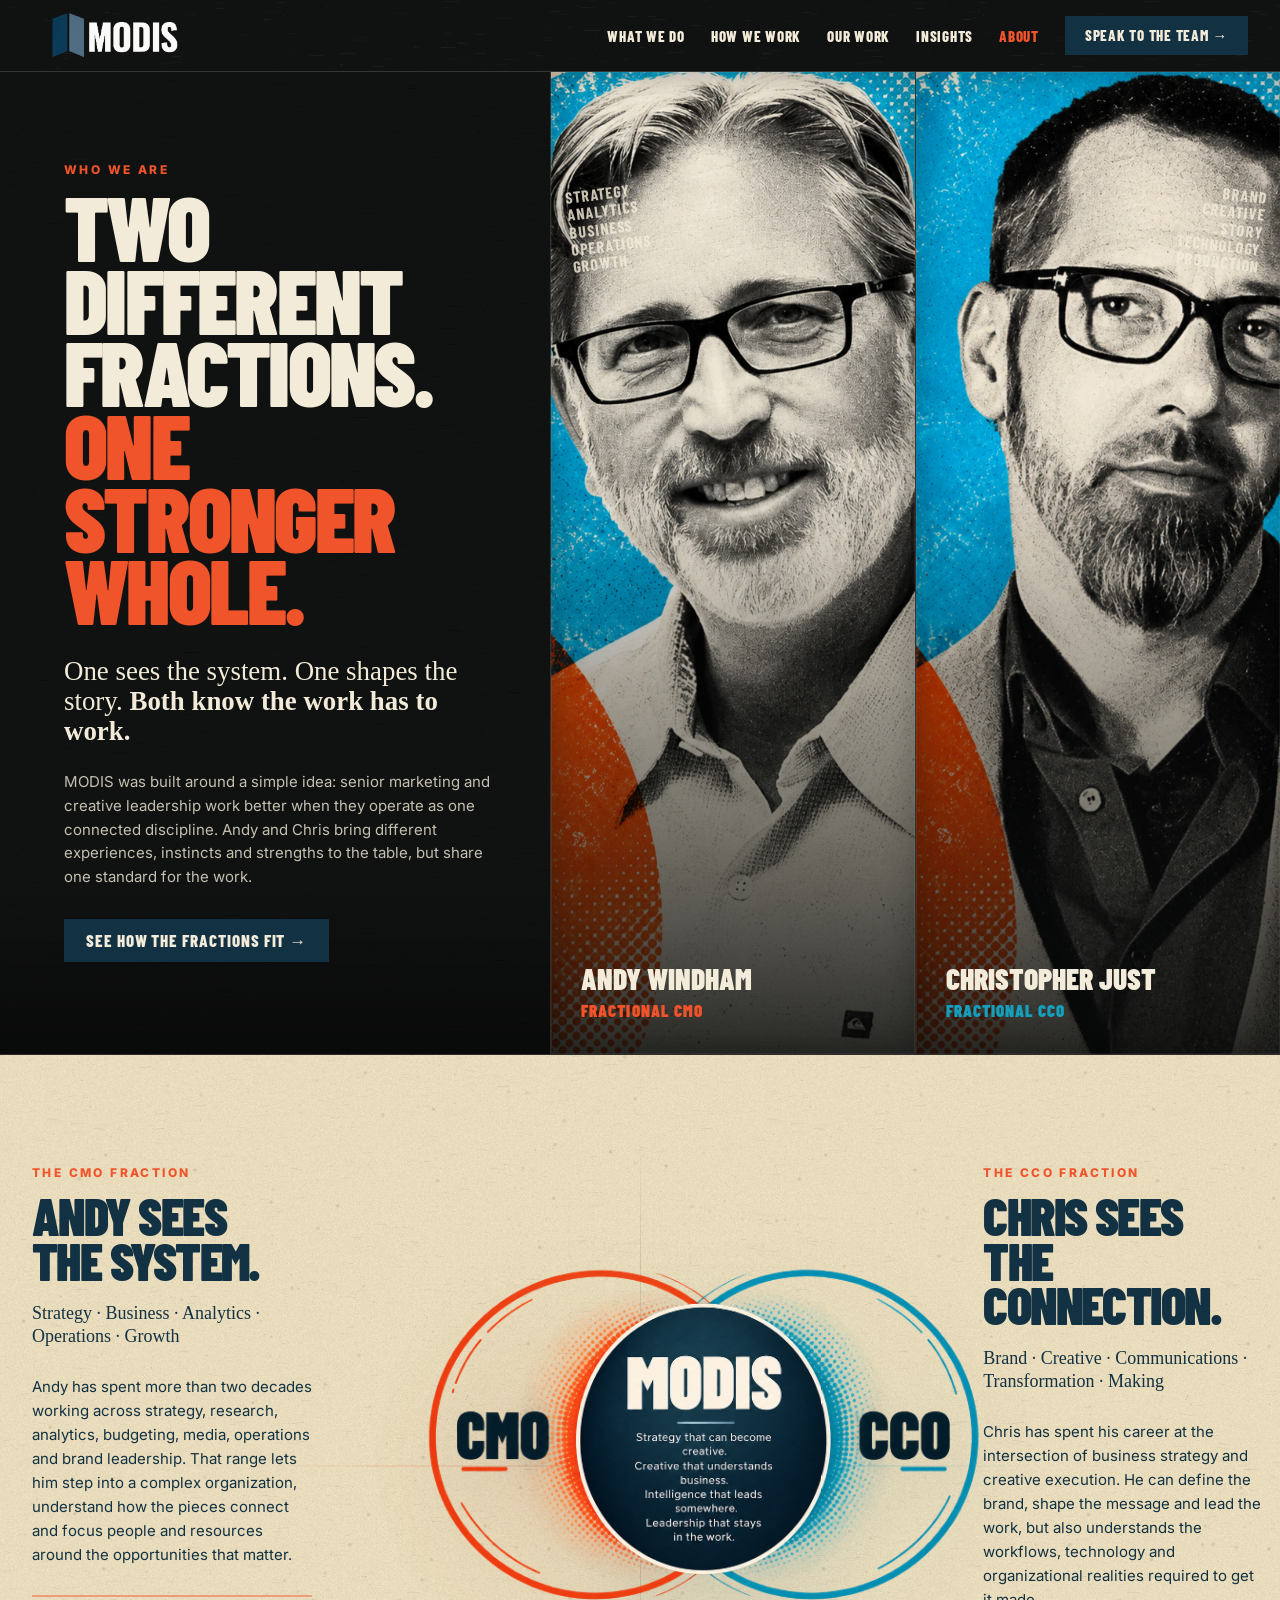
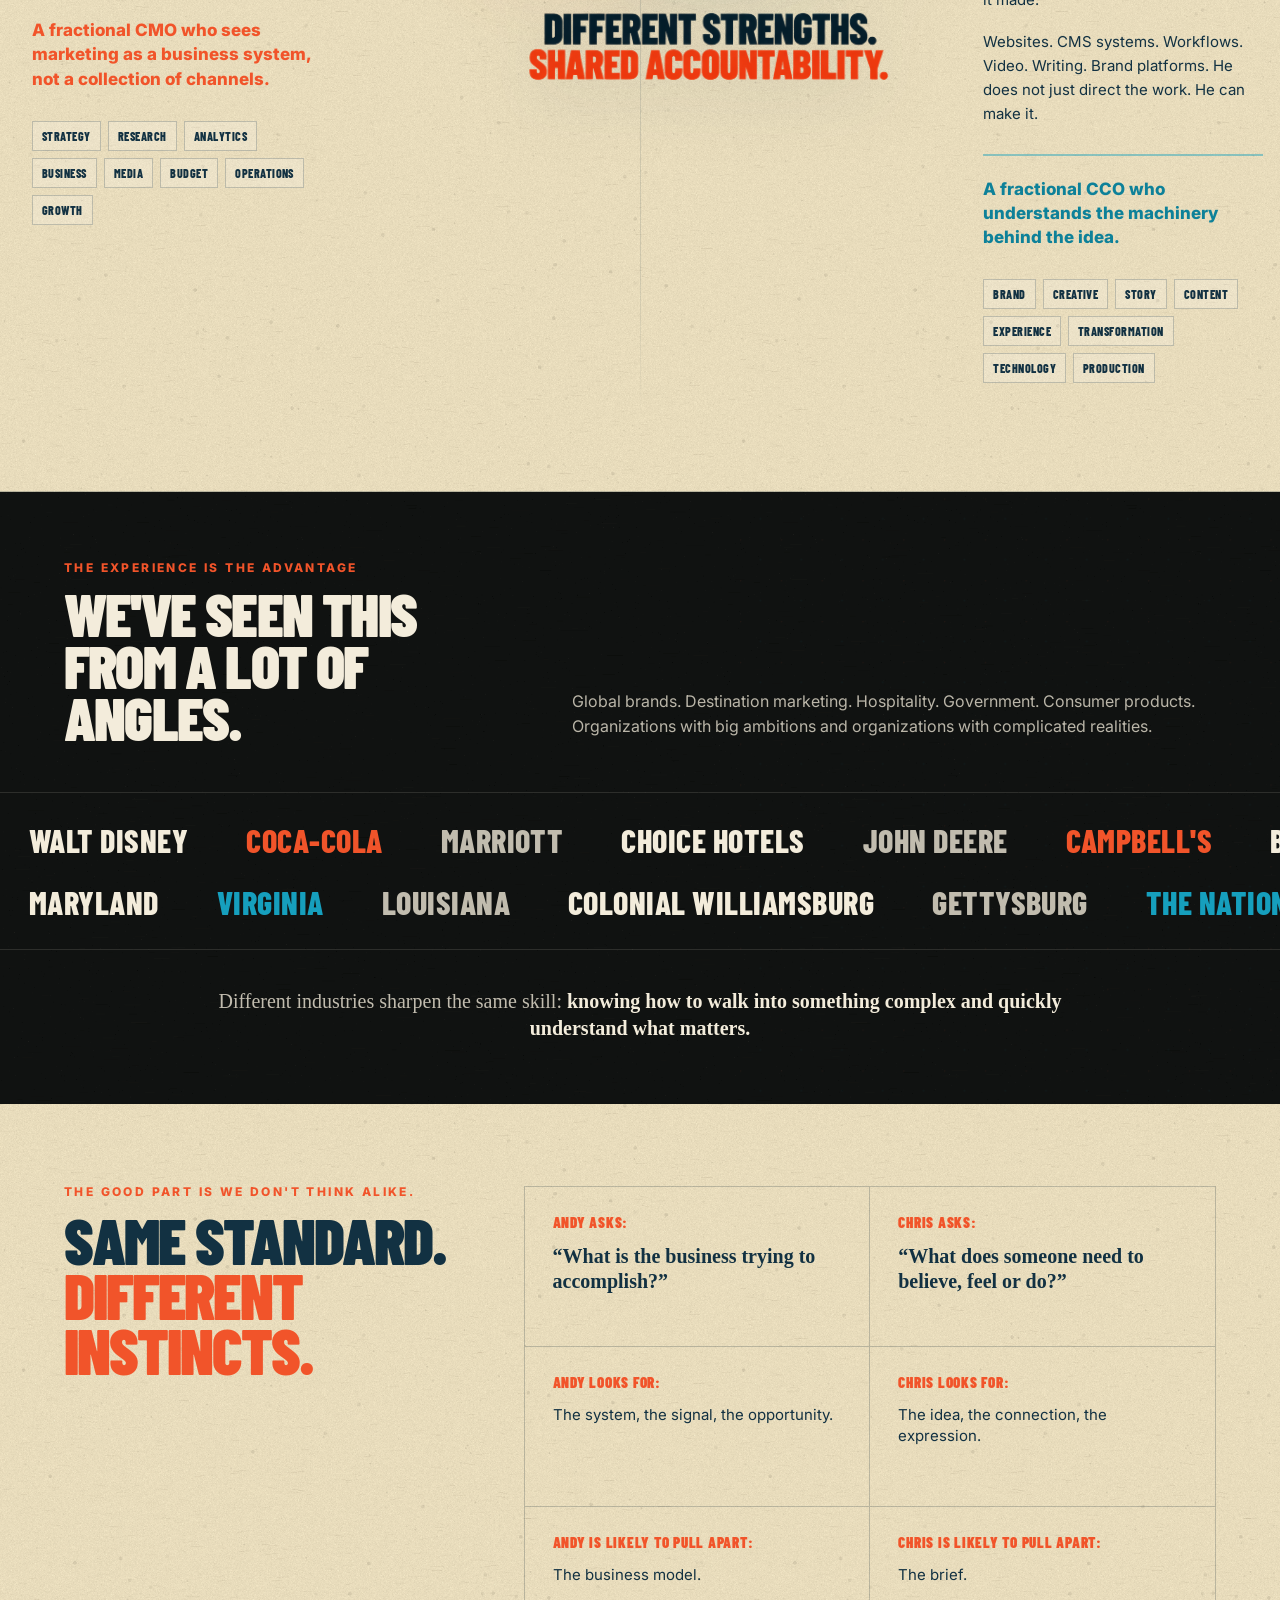
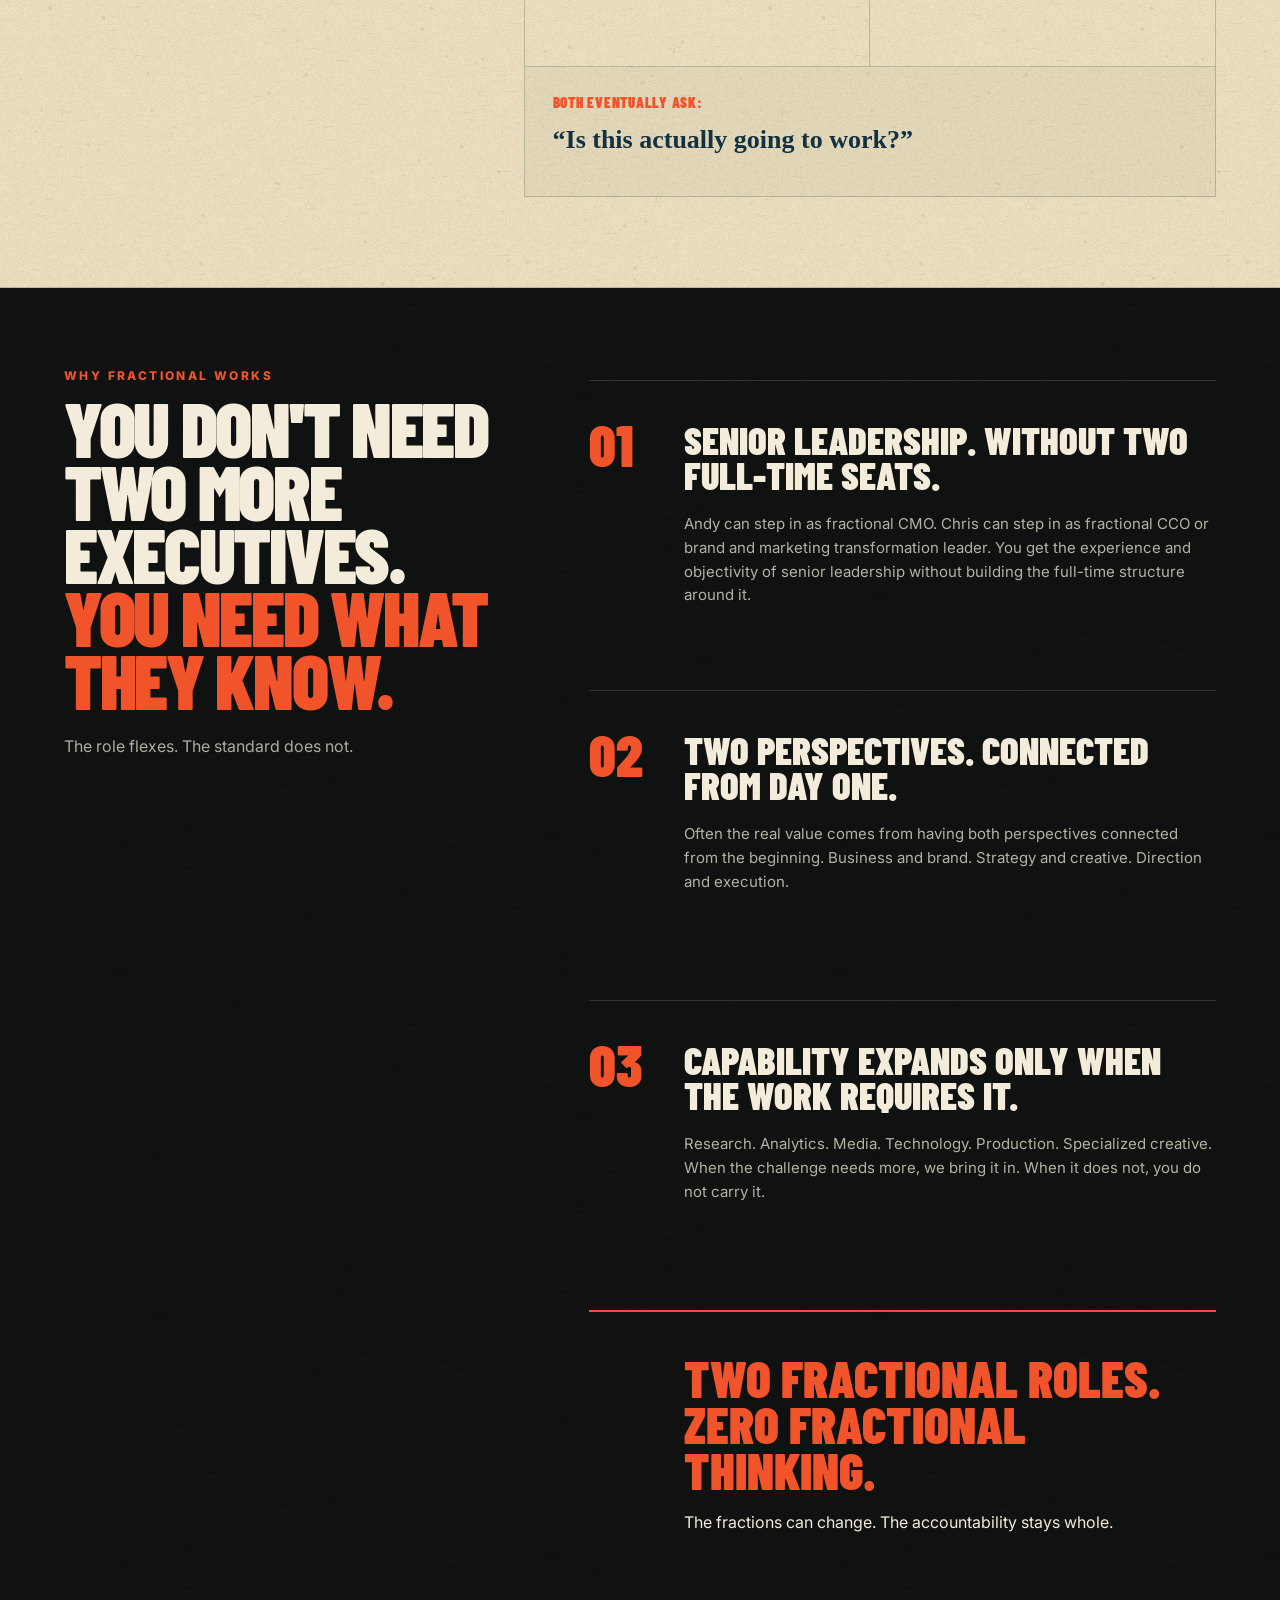
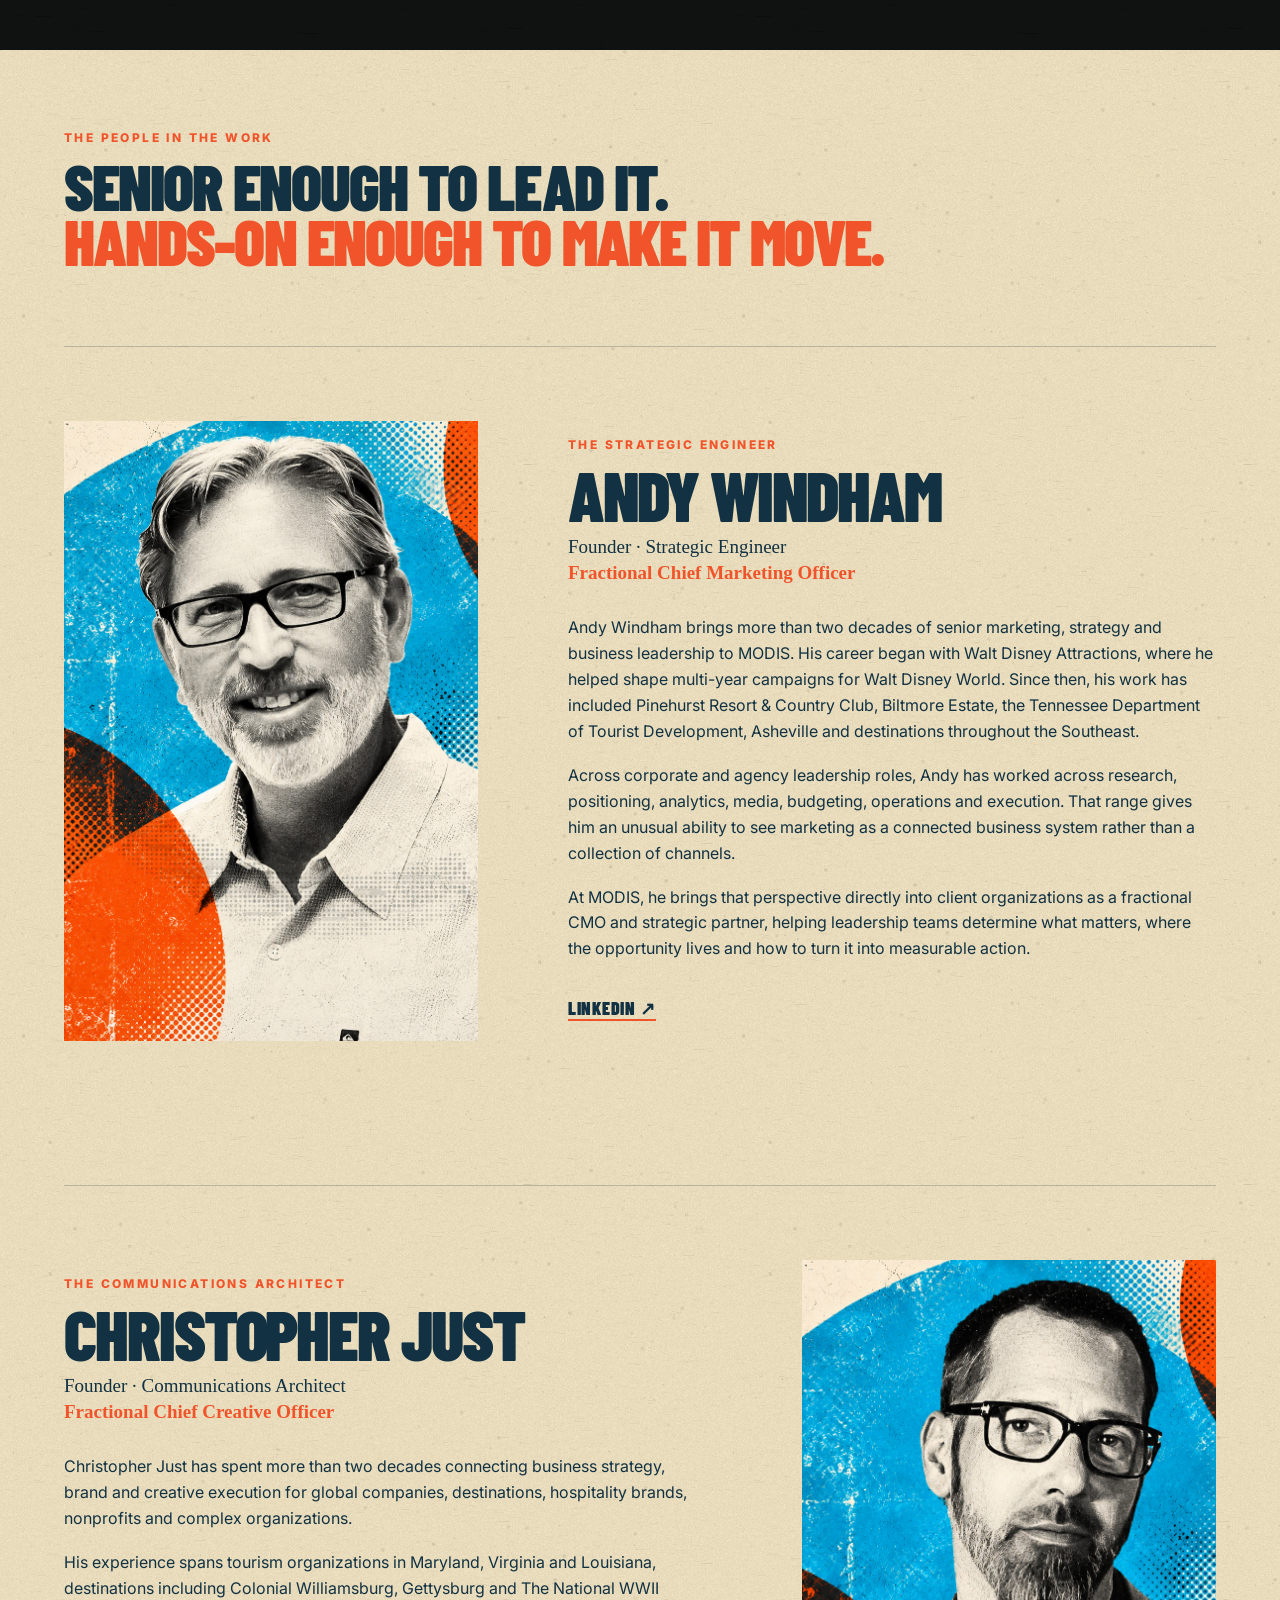
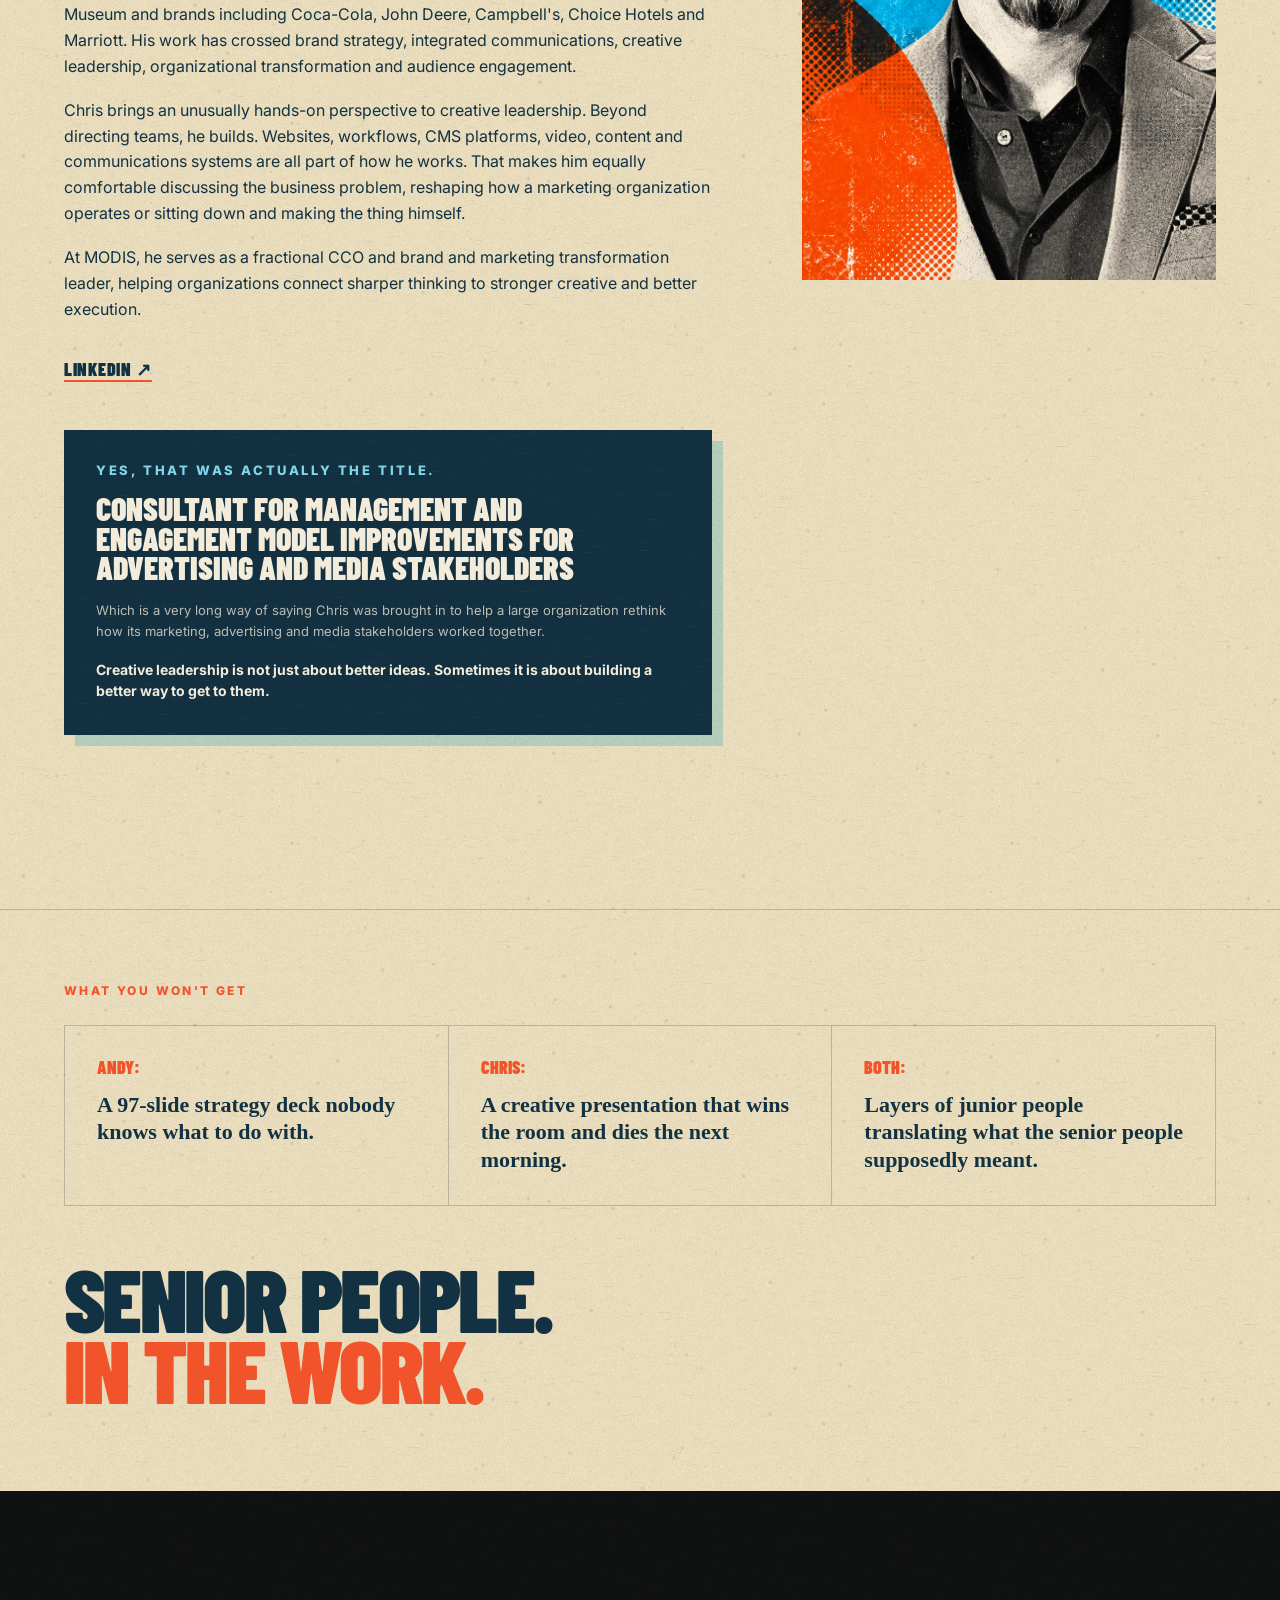
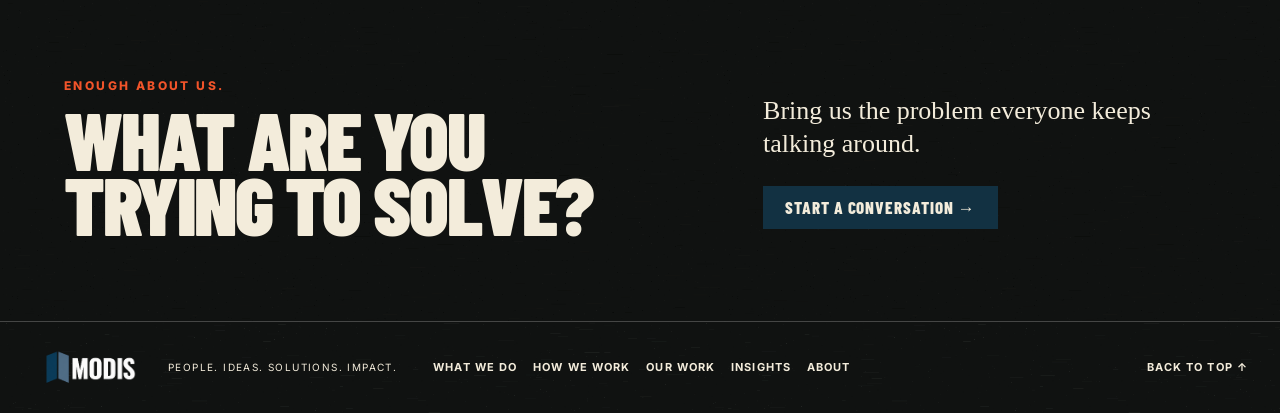
==== about-us.html @ 057988eb "Refresh About page and enlarge Venn diagram" ====
<!doctype html>
<html lang="en">
<head>
  <meta charset="utf-8">
  <meta name="viewport" content="width=device-width, initial-scale=1">

  <meta
    name="description"
    content="Meet the founders of MODIS. Two different fractions. One stronger whole. Fractional marketing and creative leadership built around what the business actually needs."
  >

  <title>About MODIS | Two Different Fractions. One Stronger Whole.</title>

  <link rel="icon" type="image/png" href="assets/favicon.png">
  <link rel="apple-touch-icon" href="assets/favicon.png">

  <link rel="preconnect" href="https://fonts.googleapis.com">
  <link rel="preconnect" href="https://fonts.gstatic.com" crossorigin>

  <link
    href="https://fonts.googleapis.com/css2?family=Barlow+Condensed:wght@600;700;800;900&family=Inter:wght@400;500;600;700;800&display=swap"
    rel="stylesheet"
  >

  <link rel="stylesheet" href="styles.css">
  <link rel="stylesheet" href="about-us.css">
</head>

<body class="about-page">

  <header class="site-header about-header">

    <a class="brand" href="index.html" aria-label="MODIS home">
      <img src="assets/modis-logo-reversed.png" alt="MODIS">
    </a>

    <button
      id="about-menu"
      class="menu-toggle"
      type="button"
      aria-label="Open menu"
      aria-expanded="false"
    >
      MENU
    </button>

    <nav class="site-nav about-site-nav" aria-label="Primary navigation">
      <a href="index.html#services">WHAT WE DO</a>
      <a href="how-we-work.html">HOW WE WORK</a>
      <a href="index.html#work">OUR WORK</a>
      <a href="index.html#insights">INSIGHTS</a>
      <a class="active" href="about-us.html">ABOUT</a>
      <a class="btn small" href="#contact">SPEAK TO THE TEAM →</a>
    </nav>

  </header>


  <main>

    <section class="about-hero about-dark">

      <div
        class="about-hero-copy"
        data-about-parallax
        data-speed="0.035"
      >

        <p class="kicker">WHO WE ARE</p>

        <h1>
          TWO DIFFERENT<br>
          FRACTIONS.
          <span>ONE STRONGER<br>WHOLE.</span>
        </h1>

        <p class="about-hero-thesis">
          One sees the system. One shapes the story.
          <strong>Both know the work has to work.</strong>
        </p>

        <p class="about-hero-body">
          MODIS was built around a simple idea: senior marketing and creative
          leadership work better when they operate as one connected discipline.
          Andy and Chris bring different experiences, instincts and strengths
          to the table, but share one standard for the work.
        </p>

        <a class="btn" href="#the-complement">
          SEE HOW THE FRACTIONS FIT →
        </a>

      </div>


      <div class="about-hero-portraits" aria-label="MODIS founders">

        <img
          class="about-orbit-art"
          src="assets/about-fraction-rings.svg"
          alt=""
          aria-hidden="true"
        >

        <article class="about-hero-founder about-hero-founder-andy">

          <div class="about-hero-founder-image">

            <img
              src="assets/andy-windham.png"
              alt="Andy Windham"
              data-about-parallax
              data-speed="0.070"
              data-max="54"
            >

          </div>

          <div class="about-hero-founder-meta">
            <strong>ANDY WINDHAM</strong>
            <span>FRACTIONAL CMO</span>
          </div>

          <div
            class="about-margin-note about-margin-note-andy"
            aria-hidden="true"
          >
            STRATEGY<br>
            ANALYTICS<br>
            BUSINESS<br>
            OPERATIONS<br>
            GROWTH
          </div>

        </article>


        <article class="about-hero-founder about-hero-founder-chris">

          <div class="about-hero-founder-image">

            <img
              src="assets/christopher-just.png"
              alt="Christopher Just"
              data-about-parallax
              data-speed="0.058"
              data-max="48"
            >

          </div>

          <div class="about-hero-founder-meta">
            <strong>CHRISTOPHER JUST</strong>
            <span>FRACTIONAL CCO</span>
          </div>

          <div
            class="about-margin-note about-margin-note-chris"
            aria-hidden="true"
          >
            BRAND<br>
            CREATIVE<br>
            STORY<br>
            TECHNOLOGY<br>
            PRODUCTION
          </div>

        </article>

      </div>

    </section>


    <section
      id="the-complement"
      class="about-complement about-paper"
    >

      <div class="about-complement-person about-complement-andy">

        <p class="kicker">THE CMO FRACTION</p>

        <h2>
          ANDY SEES<br>
          THE SYSTEM.
        </h2>

        <p class="about-discipline-line">
          Strategy · Business · Analytics · Operations · Growth
        </p>

        <p>
          Andy has spent more than two decades working across strategy,
          research, analytics, budgeting, media, operations and brand
          leadership. That range lets him step into a complex organization,
          understand how the pieces connect and focus people and resources
          around the opportunities that matter.
        </p>

        <p class="about-punchline">
          A fractional CMO who sees marketing as a business system,
          not a collection of channels.
        </p>

        <div class="about-signal-list">
          <span>STRATEGY</span>
          <span>RESEARCH</span>
          <span>ANALYTICS</span>
          <span>BUSINESS</span>
          <span>MEDIA</span>
          <span>BUDGET</span>
          <span>OPERATIONS</span>
          <span>GROWTH</span>
        </div>

      </div>


      <figure class="about-diagram-stage">

        <div class="about-diagram-sticky">

          <div
            class="about-diagram-rule"
            aria-hidden="true"
          ></div>

          <img
            class="about-venn-diagram"
            src="assets/about-venn-diagram.png"
            alt="MODIS diagram showing the overlap between fractional CMO and fractional CCO leadership, with different strengths and shared accountability."
          >

        </div>

      </figure>


      <div class="about-complement-person about-complement-chris">

        <p class="kicker">THE CCO FRACTION</p>

        <h2>
          CHRIS SEES<br>
          THE CONNECTION.
        </h2>

        <p class="about-discipline-line">
          Brand · Creative · Communications · Transformation · Making
        </p>

        <p>
          Chris has spent his career at the intersection of business strategy
          and creative execution. He can define the brand, shape the message
          and lead the work, but also understands the workflows, technology
          and organizational realities required to get it made.
        </p>

        <p>
          Websites. CMS systems. Workflows. Video. Writing. Brand platforms.
          He does not just direct the work. He can make it.
        </p>

        <p class="about-punchline">
          A fractional CCO who understands the machinery behind the idea.
        </p>

        <div class="about-signal-list">
          <span>BRAND</span>
          <span>CREATIVE</span>
          <span>STORY</span>
          <span>CONTENT</span>
          <span>EXPERIENCE</span>
          <span>TRANSFORMATION</span>
          <span>TECHNOLOGY</span>
          <span>PRODUCTION</span>
        </div>

      </div>

    </section>


    <section class="about-angles about-dark">

      <div class="about-angles-intro">

        <div>
          <p class="kicker">THE EXPERIENCE IS THE ADVANTAGE</p>

          <h2>
            WE'VE SEEN THIS<br>
            FROM A LOT OF ANGLES.
          </h2>
        </div>

        <p>
          Global brands. Destination marketing. Hospitality. Government.
          Consumer products. Organizations with big ambitions and
          organizations with complicated realities.
        </p>

      </div>


      <div
        class="about-client-rails"
        aria-label="Selected organizations from Andy and Chris's experience"
      >

        <div class="about-client-track about-client-track-a">
          <span>WALT DISNEY</span>
          <span>COCA-COLA</span>
          <span>MARRIOTT</span>
          <span>CHOICE HOTELS</span>
          <span>JOHN DEERE</span>
          <span>CAMPBELL'S</span>
          <span>BILTMORE</span>
          <span>PINEHURST</span>

          <span aria-hidden="true">WALT DISNEY</span>
          <span aria-hidden="true">COCA-COLA</span>
          <span aria-hidden="true">MARRIOTT</span>
          <span aria-hidden="true">CHOICE HOTELS</span>
          <span aria-hidden="true">JOHN DEERE</span>
          <span aria-hidden="true">CAMPBELL'S</span>
          <span aria-hidden="true">BILTMORE</span>
          <span aria-hidden="true">PINEHURST</span>
        </div>


        <div class="about-client-track about-client-track-b">
          <span>MARYLAND</span>
          <span>VIRGINIA</span>
          <span>LOUISIANA</span>
          <span>COLONIAL WILLIAMSBURG</span>
          <span>GETTYSBURG</span>
          <span>THE NATIONAL WWII MUSEUM</span>
          <span>SUNSEEKER RESORTS</span>
          <span>TENNESSEE TOURISM</span>

          <span aria-hidden="true">MARYLAND</span>
          <span aria-hidden="true">VIRGINIA</span>
          <span aria-hidden="true">LOUISIANA</span>
          <span aria-hidden="true">COLONIAL WILLIAMSBURG</span>
          <span aria-hidden="true">GETTYSBURG</span>
          <span aria-hidden="true">THE NATIONAL WWII MUSEUM</span>
          <span aria-hidden="true">SUNSEEKER RESORTS</span>
          <span aria-hidden="true">TENNESSEE TOURISM</span>
        </div>

      </div>


      <p class="about-angles-close">
        Different industries sharpen the same skill:
        <strong>
          knowing how to walk into something complex
          and quickly understand what matters.
        </strong>
      </p>

    </section>


    <section class="about-instincts about-paper">

      <div class="about-instincts-intro">

        <p class="kicker">
          THE GOOD PART IS WE DON'T THINK ALIKE.
        </p>

        <h2>
          SAME STANDARD.<br>
          <span>DIFFERENT INSTINCTS.</span>
        </h2>

      </div>


      <div class="about-instinct-grid">

        <article>
          <p class="about-instinct-label">ANDY ASKS:</p>
          <p class="about-instinct-quote">
            “What is the business trying to accomplish?”
          </p>
        </article>

        <article>
          <p class="about-instinct-label">CHRIS ASKS:</p>
          <p class="about-instinct-quote">
            “What does someone need to believe, feel or do?”
          </p>
        </article>

        <article>
          <p class="about-instinct-label">ANDY LOOKS FOR:</p>
          <p>The system, the signal, the opportunity.</p>
        </article>

        <article>
          <p class="about-instinct-label">CHRIS LOOKS FOR:</p>
          <p>The idea, the connection, the expression.</p>
        </article>

        <article>
          <p class="about-instinct-label">
            ANDY IS LIKELY TO PULL APART:
          </p>
          <p>The business model.</p>
        </article>

        <article>
          <p class="about-instinct-label">
            CHRIS IS LIKELY TO PULL APART:
          </p>
          <p>The brief.</p>
        </article>

        <article class="about-instinct-both">
          <p class="about-instinct-label">
            BOTH EVENTUALLY ASK:
          </p>
          <p class="about-instinct-quote">
            “Is this actually going to work?”
          </p>
        </article>

      </div>

    </section>


    <section class="about-fractional about-dark">

      <div class="about-fractional-left">

        <div class="about-fractional-sticky">

          <p class="kicker">WHY FRACTIONAL WORKS</p>

          <h2>
            YOU DON'T NEED<br>
            TWO MORE<br>
            EXECUTIVES.
            <span>
              YOU NEED WHAT<br>
              THEY KNOW.
            </span>
          </h2>

          <p>
            The role flexes. The standard does not.
          </p>

        </div>

      </div>


      <div class="about-fractional-right">

        <article class="about-fractional-block">

          <span>01</span>

          <h3>
            SENIOR LEADERSHIP.
            WITHOUT TWO FULL-TIME SEATS.
          </h3>

          <p>
            Andy can step in as fractional CMO. Chris can step in as fractional
            CCO or brand and marketing transformation leader. You get the
            experience and objectivity of senior leadership without building
            the full-time structure around it.
          </p>

        </article>


        <article class="about-fractional-block">

          <span>02</span>

          <h3>
            TWO PERSPECTIVES.
            CONNECTED FROM DAY ONE.
          </h3>

          <p>
            Often the real value comes from having both perspectives connected
            from the beginning. Business and brand. Strategy and creative.
            Direction and execution.
          </p>

        </article>


        <article class="about-fractional-block">

          <span>03</span>

          <h3>
            CAPABILITY EXPANDS ONLY WHEN
            THE WORK REQUIRES IT.
          </h3>

          <p>
            Research. Analytics. Media. Technology. Production. Specialized
            creative. When the challenge needs more, we bring it in.
            When it does not, you do not carry it.
          </p>

        </article>


        <div class="about-fractional-payoff">

          <strong>
            TWO FRACTIONAL ROLES.<br>
            ZERO FRACTIONAL THINKING.
          </strong>

          <p>
            The fractions can change.
            The accountability stays whole.
          </p>

        </div>

      </div>

    </section>


    <section class="about-bios about-paper">

      <div class="about-bios-intro">

        <p class="kicker">THE PEOPLE IN THE WORK</p>

        <h2>
          SENIOR ENOUGH TO LEAD IT.<br>
          <span>HANDS-ON ENOUGH TO MAKE IT MOVE.</span>
        </h2>

      </div>


      <article id="andy" class="about-bio about-bio-andy">

        <div class="about-bio-visual">

          <div class="about-bio-image-wrap">

            <img
              src="assets/andy-windham.png"
              alt="Andy Windham"
              data-about-parallax
              data-speed="0.045"
              data-max="36"
            >

          </div>

        </div>


        <div class="about-bio-copy">

          <p class="kicker">THE STRATEGIC ENGINEER</p>

          <h2>ANDY WINDHAM</h2>

          <p class="about-bio-role">
            Founder · Strategic Engineer<br>
            <strong>Fractional Chief Marketing Officer</strong>
          </p>

          <p>
            Andy Windham brings more than two decades of senior marketing,
            strategy and business leadership to MODIS. His career began with
            Walt Disney Attractions, where he helped shape multi-year campaigns
            for Walt Disney World. Since then, his work has included Pinehurst
            Resort & Country Club, Biltmore Estate, the Tennessee Department of
            Tourist Development, Asheville and destinations throughout the
            Southeast.
          </p>

          <p>
            Across corporate and agency leadership roles, Andy has worked
            across research, positioning, analytics, media, budgeting,
            operations and execution. That range gives him an unusual ability
            to see marketing as a connected business system rather than a
            collection of channels.
          </p>

          <p>
            At MODIS, he brings that perspective directly into client
            organizations as a fractional CMO and strategic partner, helping
            leadership teams determine what matters, where the opportunity
            lives and how to turn it into measurable action.
          </p>

          <a
            class="about-link"
            href="https://www.linkedin.com/in/andywindham"
            target="_blank"
            rel="noopener noreferrer"
          >
            LINKEDIN ↗
          </a>

        </div>

      </article>


      <article id="chris" class="about-bio about-bio-chris">

        <div class="about-bio-copy">

          <p class="kicker">THE COMMUNICATIONS ARCHITECT</p>

          <h2>CHRISTOPHER JUST</h2>

          <p class="about-bio-role">
            Founder · Communications Architect<br>
            <strong>Fractional Chief Creative Officer</strong>
          </p>

          <p>
            Christopher Just has spent more than two decades connecting
            business strategy, brand and creative execution for global
            companies, destinations, hospitality brands, nonprofits and
            complex organizations.
          </p>

          <p>
            His experience spans tourism organizations in Maryland, Virginia
            and Louisiana, destinations including Colonial Williamsburg,
            Gettysburg and The National WWII Museum and brands including
            Coca-Cola, John Deere, Campbell's, Choice Hotels and Marriott.
            His work has crossed brand strategy, integrated communications,
            creative leadership, organizational transformation and audience
            engagement.
          </p>

          <p>
            Chris brings an unusually hands-on perspective to creative
            leadership. Beyond directing teams, he builds. Websites, workflows,
            CMS platforms, video, content and communications systems are all
            part of how he works. That makes him equally comfortable discussing
            the business problem, reshaping how a marketing organization
            operates or sitting down and making the thing himself.
          </p>

          <p>
            At MODIS, he serves as a fractional CCO and brand and marketing
            transformation leader, helping organizations connect sharper
            thinking to stronger creative and better execution.
          </p>

          <a
            class="about-link"
            href="https://www.linkedin.com/in/christopher-just-9b8062a6"
            target="_blank"
            rel="noopener noreferrer"
          >
            LINKEDIN ↗
          </a>


          <aside class="about-title-callout">

            <p class="kicker">
              YES, THAT WAS ACTUALLY THE TITLE.
            </p>

            <h3>
              CONSULTANT FOR MANAGEMENT AND ENGAGEMENT MODEL IMPROVEMENTS
              FOR ADVERTISING AND MEDIA STAKEHOLDERS
            </h3>

            <p>
              Which is a very long way of saying Chris was brought in to help
              a large organization rethink how its marketing, advertising and
              media stakeholders worked together.
            </p>

            <strong>
              Creative leadership is not just about better ideas.
              Sometimes it is about building a better way to get to them.
            </strong>

          </aside>

        </div>


        <div class="about-bio-visual">

          <div class="about-bio-image-wrap">

            <img
              src="assets/christopher-just.png"
              alt="Christopher Just"
              data-about-parallax
              data-speed="0.045"
              data-max="36"
            >

          </div>

        </div>

      </article>

    </section>


    <section class="about-wont-get about-paper">

      <p class="kicker">WHAT YOU WON'T GET</p>

      <div class="about-wont-grid">

        <article>
          <span>ANDY:</span>
          <p>
            A 97-slide strategy deck nobody knows what to do with.
          </p>
        </article>

        <article>
          <span>CHRIS:</span>
          <p>
            A creative presentation that wins the room
            and dies the next morning.
          </p>
        </article>

        <article>
          <span>BOTH:</span>
          <p>
            Layers of junior people translating what
            the senior people supposedly meant.
          </p>
        </article>

      </div>


      <h2>
        SENIOR PEOPLE.<br>
        <span>IN THE WORK.</span>
      </h2>

    </section>


    <section
      id="contact"
      class="about-final about-dark"
    >

      <div>

        <p class="kicker">
          ENOUGH ABOUT US.
        </p>

        <h2>
          WHAT ARE YOU<br>
          TRYING TO SOLVE?
        </h2>

      </div>


      <div class="about-final-action">

        <p>
          Bring us the problem everyone keeps talking around.
        </p>

        <a
          class="btn"
          href="mailto:info@modismarketing.com"
        >
          START A CONVERSATION →
        </a>

      </div>

    </section>

  </main>


  <footer class="site-footer dark">

    <img
      src="assets/modis-logo-reversed.png"
      alt="MODIS"
    >

    <span>
      PEOPLE. IDEAS. SOLUTIONS. IMPACT.
    </span>

    <div class="footer-links">
      <a href="index.html#services">WHAT WE DO</a>
      <a href="how-we-work.html">HOW WE WORK</a>
      <a href="index.html#work">OUR WORK</a>
      <a href="index.html#insights">INSIGHTS</a>
      <a href="about-us.html">ABOUT</a>
    </div>

    <a class="back-top" href="#">
      BACK TO TOP ↑
    </a>

  </footer>


  <script src="about-us.js"></script>

</body>
</html>
---- styles.css ----
:root {

  --ink: #123142;
  --cta-blue: #123142;
  --cta-blue-hover: #1b4358;

  --orange: #f1542a;

  --paper: #f3ecdb;
  --paper-deep: #eee5d2;

  --testimonial: #e7ddca;

  --black: #111514;

  --rule: rgba(16, 40, 50, .22);

}


/* =========================================
   GLOBAL
   ========================================= */

* {
  box-sizing: border-box;
}


html {
  scroll-behavior: smooth;
}


body {

  margin: 0;

  color: var(--ink);

  background-color: var(--paper);

  background-image:
    url("assets/paper-texture.png");

  background-repeat: repeat;

  background-size: 720px 720px;

  font-family:
    Inter,
    Arial,
    sans-serif;

}


body::after {

  content: "";

  position: fixed;

  inset: 0;

  z-index: 100;

  pointer-events: none;

  opacity: .08;

  background-image:
    url("assets/paper-texture.png");

  background-size:
    760px 760px;

  mix-blend-mode:
    multiply;

}


.paper {

  background-color:
    var(--paper);

  background-image:
    url("assets/paper-texture.png");

  background-repeat:
    repeat;

  background-size:
    720px 720px;

}


.dark {

  color:
    var(--paper);

  background-color:
    var(--black);

  background-image:
    url("assets/dark-print-texture.png");

  background-repeat:
    repeat;

  background-size:
    700px 700px;

}


p {
  margin:
    0
    0
    18px;
}


.kicker {

  margin:
    0
    0
    14px;

  color:
    var(--orange);

  font-size:
    12px;

  font-weight:
    800;

  line-height:
    1;

  letter-spacing:
    .2em;

}


/* =========================================
   TYPOGRAPHY
   ========================================= */

h1,
h2,
h3 {

  font-family:
    "Barlow Condensed",
    Impact,
    sans-serif;

}


h1,
h2 {

  margin:
    .08em
    0
    .24em;

  font-weight:
    900;

  line-height:
    .84;

  letter-spacing:
    -.03em;

  text-transform:
    uppercase;

}


h1 {

  font-size:
    clamp(
      72px,
      8vw,
      132px
    );

}


h2 {

  font-size:
    clamp(
      56px,
      5.8vw,
      92px
    );

}


h1,
.feature-copy h2,
.proof-stat b {

  color:
    var(--cta-blue);

}


h1 span,
h2 span {

  display:
    block;

  color:
    var(--orange);

}


/* =========================================
   SECTION PROOF POINTS
   ========================================= */

.section-points {

  width:
    100%;

  max-width:
    620px;

  margin:
    24px
    0
    30px;

  padding:
    0;

  list-style:
    none;

}


.section-points li {

  position:
    relative;

  margin:
    0
    0
    11px;

  padding-left:
    23px;

  color:
    var(--cta-blue);

  font-size:
    16px;

  font-weight:
    600;

  line-height:
    1.35;

}


.section-points li:last-child {

  margin-bottom:
    0;

}


.section-points li::before {

  content:
    "";

  position:
    absolute;

  left:
    0;

  top:
    .48em;

  width:
    8px;

  height:
    8px;

  background:
    var(--orange);

}


/* =========================================
   BUTTONS
   ========================================= */

.btn {

  display:
    inline-block;

  align-self:
    flex-start;

  padding:
    13px
    22px;

  color:
    var(--paper)
    !important;

  background:
    var(--cta-blue);

  border:
    0;

  text-decoration:
    none;

  font-family:
    "Barlow Condensed",
    sans-serif;

  font-size:
    17px;

  font-weight:
    800;

  line-height:
    1;

  letter-spacing:
    .055em;

  transition:
    background-color
    .2s
    ease;

}


.btn:hover {

  background:
    var(--cta-blue-hover);

}


.btn.small {

  padding:
    12px
    20px;

}


.dark .btn,
#services .btn {

  background:
    var(--orange);

}


.dark .btn:hover,
#services .btn:hover {

  background:
    #ff6944;

}


/* =========================================
   HEADER
   ========================================= */

.site-header {

  position:
    sticky;

  top:
    0;

  z-index:
    50;

  display:
    flex;

  align-items:
    center;

  height:
    72px;

  padding:
    8px
    32px;

  background-color:
    var(--black);

  background-image:
    url("assets/dark-print-texture.png");

  background-repeat:
    repeat;

  background-size:
    700px
    700px;

  border-bottom:
    1px solid
    rgba(
      245,
      239,
      223,
      .16
    );

}


.brand img {

  display:
    block;

  width:
    164px;

  background:
    transparent;

}


.site-nav {

  display:
    flex;

  align-items:
    center;

  gap:
    26px;

  margin-left:
    auto;

}


.site-nav a,
.menu-toggle {

  color:
    var(--paper);

  text-decoration:
    none;

  font-family:
    "Barlow Condensed",
    sans-serif;

  font-size:
    15px;

  font-weight:
    800;

  letter-spacing:
    .05em;

}


.site-nav > a:not(.btn):hover {

  color:
    var(--orange);

}


.menu-toggle {

  display:
    none;

  margin-left:
    auto;

  background:
    transparent;

  border:
    0;

}


/* =========================================
   HERO
   ========================================= */

.hero {

  display:
    grid;

  grid-template-columns:
    48%
    52%;

  min-height:
    780px;

  overflow:
    hidden;

  border-bottom:
    1px solid
    var(--ink);

}


.hero-copy {

  position:
    relative;

  z-index:
    2;

  align-self:
    center;

  padding:
    56px
    42px
    56px
    50px;

}


.hero-copy .section-points {

  max-width:
    570px;

}


.actions {

  display:
    flex;

  align-items:
    center;

  flex-wrap:
    wrap;

  gap:
    20px;

  margin-top:
    30px;

}


.watch {

  color:
    var(--cta-blue);

  text-decoration:
    none;

  font-family:
    "Barlow Condensed",
    sans-serif;

  font-size:
    18px;

  font-weight:
    800;

  line-height:
    1;

  letter-spacing:
    .03em;

}


.watch small {

  display:
    block;

  margin-top:
    4px;

  font-size:
    12px;

}


.hero-visual-wrap {

  position:
    relative;

  display:
    block;

  overflow:
    visible;

}


.hero-art {

  width:
    calc(100% + 55px);

  min-height:
    100%;

  margin-left:
    -55px;

}


/* =========================================
   ART / PARALLAX
   ========================================= */

.art-image {

  position:
    relative;

  min-height:
    100%;

  overflow:
    hidden;

}


.art-fill {

  position:
    absolute;

  inset:
    -5%;

  width:
    110%;

  height:
    110%;

  background-repeat:
    no-repeat;

  background-size:
    cover;

  background-position:
    center;

  transform:
    translate3d(
      0,
      0,
      0
    );

  will-change:
    transform;

  filter:
    contrast(1.03)
    saturate(.96);

}


.art-image::after {

  content:
    "";

  position:
    absolute;

  inset:
    0;

  z-index:
    2;

  pointer-events:
    none;

  opacity:
    .12;

  background-image:
    url("assets/paper-texture.png");

  background-repeat:
    repeat;

  background-size:
    700px
    700px;

  mix-blend-mode:
    multiply;

}


.hero-art .art-fill {

  background-image:
    url("assets/hero-eye-hires.png");

  background-position:
    44%
    46%;

}


.mountain-art .art-fill {

  background-image:
    url("assets/mountain-hires.png");

  background-position:
    48%
    50%;

}


.bulb-art .art-fill {

  background-image:
    url("assets/bulb-hires.png");

  background-position:
    50%
    48%;

}


.record-art .art-fill {

  background-image:
    url("assets/record-clean.png");

  background-position:
    50%
    50%;

}


/* =========================================
   LARGE IMAGE PANEL DEPTH
   ========================================= */

.hero-art,
.mountain-art,
.bulb-art,
.record-art {

  position:
    relative;

}


.hero-art::before,
.mountain-art::before,
.bulb-art::before,
.record-art::before {

  content:
    "";

  position:
    absolute;

  inset:
    0;

  z-index:
    5;

  pointer-events:
    none;

  box-shadow:
    inset 0 0 0 1px
    rgba(
      18,
      49,
      66,
      .24
    ),

    inset 0 0 28px
    rgba(
      18,
      49,
      66,
      .28
    );

}


.record-art::before {

  box-shadow:
    inset 0 0 0 1px
    rgba(
      243,
      236,
      219,
      .12
    ),

    inset 0 0 30px
    rgba(
      0,
      0,
      0,
      .38
    );

}


/* =========================================
   CAPABILITIES
   ========================================= */

.capabilities {

  display:
    grid;

  grid-template-columns:
    repeat(
      4,
      1fr
    );

  background-color:
    var(--testimonial);

  background-image:
    url("assets/paper-texture.png");

  background-repeat:
    repeat;

  background-size:
    720px
    720px;

  background-blend-mode:
    multiply;

  border-top:
    1px solid
    var(--ink);

  border-bottom:
    1px solid
    var(--ink);

}


.capabilities div {

  padding:
    18px
    20px;

  text-align:
    center;

  border-right:
    1px solid
    var(--rule);

}


.capabilities div:last-child {

  border-right:
    0;

}


.capabilities b {

  display:
    block;

  color:
    var(--cta-blue);

  font-family:
    "Barlow Condensed",
    sans-serif;

  font-size:
    18px;

  font-weight:
    800;

}


.capabilities span {

  display:
    block;

  margin-top:
    4px;

  color:
    var(--cta-blue);

  font-size:
    11px;

  line-height:
    1.3;

}


/* =========================================
   FEATURE SECTIONS
   ========================================= */

.feature {

  display:
    grid;

  grid-template-columns:
    1fr
    1fr;

  min-height:
    600px;

  border-bottom:
    1px solid
    var(--ink);

}


.feature-copy {

  align-self:
    stretch;

  display:
    flex;

  flex-direction:
    column;

  justify-content:
    center;

  padding:
    56px
    50px;

}


.feature-copy .section-points {

  max-width:
    620px;

}


/* =========================================
   DESKTOP INTELLIGENCE
   COPY LEFT / BULB RIGHT
   ========================================= */

.data-section {

  display:
    grid;

  grid-template-columns:
    1fr
    1fr;

}


.data-section .feature-copy {

  grid-column:
    1;

  grid-row:
    1;

  padding-right:
    68px;

}


.data-section .bulb-art {

  grid-column:
    2;

  grid-row:
    1;

}


/* =========================================
   FRACTIONAL DARK SECTION
   ========================================= */

#services .feature-copy {

  color:
    var(--paper);

  background-color:
    var(--black);

  background-image:
    url("assets/dark-print-texture.png");

  background-repeat:
    repeat;

  background-size:
    700px
    700px;

}


#services .feature-copy h2 {

  color:
    var(--paper);

}


#services .feature-copy h2 span {

  color:
    var(--orange);

}


#services .section-points li {

  color:
    var(--paper);

}


#services .section-points li::before {

  background:
    var(--orange);

}


/* =========================================
   PROCESS
   ========================================= */

.process {

  display:
    grid;

  grid-template-columns:
    45%
    55%;

  min-height:
    590px;

  border-bottom:
    1px solid
    var(--ink);

}


.process-copy {

  align-self:
    center;

  padding:
    54px
    50px;

}


.process-copy h2 {

  color:
    var(--paper);

  font-size:
    clamp(
      54px,
      5.5vw,
      84px
    );

}


.process-copy .intro {

  max-width:
    620px;

  color:
    rgba(
      245,
      239,
      223,
      .94
    );

  font-size:
    16px;

  line-height:
    1.55;

}


.steps {

  display:
    grid;

  grid-template-columns:
    repeat(
      3,
      1fr
    );

  gap:
    18px;

  margin:
    28px
    0;

}


.steps article {

  position:
    relative;

  display:
    grid;

  grid-template-columns:
    auto
    1fr;

  gap:
    12px;

  padding-top:
    18px;

}


.steps article::before {

  content:
    "";

  position:
    absolute;

  top:
    0;

  left:
    0;

  width:
    84%;

  height:
    2px;

  background:
    var(--orange);

}


.steps strong {

  color:
    var(--orange);

  font-family:
    "Barlow Condensed",
    sans-serif;

  font-size:
    46px;

  font-weight:
    900;

  line-height:
    1;

}


.steps h3 {

  margin:
    1px
    0
    4px;

  color:
    var(--paper);

  font-size:
    22px;

  font-weight:
    900;

  line-height:
    1;

}


.steps p {

  margin:
    0;

  color:
    rgba(
      245,
      239,
      223,
      .9
    );

  font-size:
    11px;

  line-height:
    1.3;

}


/* =========================================
   RESULTS
   ========================================= */

.proof {

  display:
    grid;

  grid-template-columns:
    42%
    58%;

  align-items:
    stretch;

  border-bottom:
    1px solid
    var(--ink);

}


.proof-stat {

  padding:
    46px
    48px;

}


.proof-stat strong {

  display:
    block;

  color:
    var(--orange);

  font-family:
    "Barlow Condensed",
    sans-serif;

  font-size:
    clamp(
      92px,
      10vw,
      150px
    );

  font-weight:
    900;

  line-height:
    .78;

}


.proof-stat b {

  display:
    block;

  margin:
    6px
    0
    18px;

  font-family:
    "Barlow Condensed",
    sans-serif;

  font-size:
    20px;

  font-weight:
    800;

  line-height:
    1;

}


.proof-stat p:not(.kicker) {

  max-width:
    390px;

  font-size:
    13px;

  line-height:
    1.5;

}


.proof blockquote {

  position:
    relative;

  display:
    flex;

  flex-direction:
    column;

  justify-content:
    center;

  margin:
    0;

  padding:
    68px
    8vw
    64px
    7vw;

  color:
    var(--cta-blue);

  background-color:
    var(--testimonial);

  background-image:
    url("assets/paper-texture.png");

  background-repeat:
    repeat;

  background-size:
    720px
    720px;

  background-blend-mode:
    multiply;

  box-shadow:
    inset 0 0 0 1px
    rgba(
      18,
      49,
      66,
      .08
    ),

    inset 0 0 30px
    rgba(
      18,
      49,
      66,
      .04
    );

  font-family:
    Georgia,
    "Times New Roman",
    serif;

  font-size:
    clamp(
      36px,
      3.4vw,
      58px
    );

  font-style:
    italic;

  line-height:
    1.08;

}


.proof blockquote::before {

  content:
    "";

  display:
    block;

  width:
    64px;

  height:
    5px;

  margin-bottom:
    30px;

  background:
    var(--orange);

}


.proof cite {

  display:
    block;

  margin-top:
    26px;

  color:
    var(--cta-blue);

  font-family:
    Inter,
    sans-serif;

  font-size:
    12px;

  font-style:
    normal;

  font-weight:
    800;

  letter-spacing:
    .15em;

}


.testimonial-cta {

  display:
    inline-block;

  align-self:
    flex-start;

  margin-top:
    28px;

  color:
    var(--orange);

  text-decoration:
    none;

  font-family:
    "Barlow Condensed",
    sans-serif;

  font-size:
    17px;

  font-style:
    normal;

  font-weight:
    800;

  letter-spacing:
    .06em;

}


.testimonial-cta:hover {

  text-decoration:
    underline;

}


/* =========================================
   FOUNDERS
   ========================================= */

.founders {

  padding:
    70px
    5vw
    48px;

  border-top:
    1px solid
    rgba(
      16,
      40,
      50,
      .18
    );

}


.founders-intro {

  display:
    grid;

  grid-template-columns:
    1.15fr
    .85fr;

  gap:
    64px;

  align-items:
    start;

  margin-bottom:
    44px;

}


.founders-head h2 {

  margin:
    0;

  color:
    var(--cta-blue);

  font-size:
    clamp(
      58px,
      6vw,
      96px
    );

  line-height:
    .9;

}


.founders-head h2 span {

  color:
    var(--orange);

}


.founders-summary {

  padding-top:
    42px;

}


.founders-summary p {

  max-width:
    560px;

  margin:
    0;

  color:
    var(--cta-blue);

  font-family:
    Georgia,
    "Times New Roman",
    serif;

  font-size:
    clamp(
      22px,
      1.8vw,
      32px
    );

  line-height:
    1.22;

}


.founders-grid {

  display:
    grid;

  grid-template-columns:
    repeat(
      2,
      minmax(
        0,
        1fr
      )
    );

  gap:
    54px;

  align-items:
    start;

}


.founder-card {

  display:
    block;

  min-width:
    0;

}


.founder-card + .founder-card {

  padding-left:
    54px;

  border-left:
    1px solid
    rgba(
      16,
      40,
      50,
      .18
    );

}


/* =========================================
   FOUNDER IMAGE BOXES
   ========================================= */

.founder-photo-wrap {

  position:
    relative;

  width:
    100%;

  max-width:
    560px;

  aspect-ratio:
    16 / 10;

  overflow:
    hidden;

  margin:
    0
    0
    28px;

  background:
    #ef7396;

  border:
    1px solid
    rgba(
      18,
      49,
      66,
      .15
    );

}


.founder-photo-wrap::before {

  content:
    "";

  position:
    absolute;

  inset:
    0;

  z-index:
    5;

  pointer-events:
    none;

  box-shadow:
    inset 0 0 0 1px
    rgba(
      18,
      49,
      66,
      .28
    ),

    inset 0 0 16px
    rgba(
      18,
      49,
      66,
      .26
    );

}


.founder-photo-wrap::after {

  content:
    "";

  position:
    absolute;

  inset:
    0;

  z-index:
    4;

  pointer-events:
    none;

  opacity:
    .08;

  background-image:
    url("assets/paper-texture.png");

  background-size:
    520px
    520px;

  mix-blend-mode:
    multiply;

}


.founder-photo {

  display:
    block;

  width:
    100%;

  height:
    112%;

  max-width:
    none;

  max-height:
    none;

  object-fit:
    cover;

  object-position:
    center
    12%;

  transform:
    translate3d(
      0,
      0,
      0
    );

  will-change:
    transform;

}


.founder-card:first-child
.founder-photo {

  object-position:
    center
    14%;

}


.founder-card:last-child
.founder-photo {

  object-position:
    center
    10%;

}


/* =========================================
   FOUNDER COPY
   ========================================= */

.founder-copy {

  max-width:
    620px;

}


.founder-copy h3 {

  margin:
    0
    0
    10px;

  color:
    var(--cta-blue);

  font-size:
    clamp(
      46px,
      4vw,
      66px
    );

  font-weight:
    900;

  line-height:
    .9;

  letter-spacing:
    -.02em;

  text-transform:
    uppercase;

}


.founder-role {

  max-width:
    580px;

  margin:
    0;

  color:
    #45697b;

  font-family:
    "Barlow Condensed",
    sans-serif;

  font-size:
    18px;

  font-weight:
    800;

  line-height:
    1.15;

  letter-spacing:
    .04em;

  text-transform:
    uppercase;

}


.accent-line {

  width:
    72px;

  height:
    5px;

  margin:
    18px
    0
    22px;

  background:
    var(--orange);

}


.founder-copy
p:not(.founder-role) {

  max-width:
    610px;

  margin:
    0
    0
    18px;

  color:
    var(--cta-blue);

  font-size:
    16px;

  line-height:
    1.5;

}


.founder-copy strong {

  font-weight:
    800;

}


/* =========================================
   FOUNDER CTA
   ========================================= */

.founders-cta-wrap {

  display:
    flex;

  justify-content:
    center;

  padding:
    44px
    0
    10px;

}


.founders-cta {

  padding:
    15px
    34px;

  color:
    #fff
    !important;

  background:
    var(--orange)
    !important;

  font-size:
    18px;

}


.founders-cta:hover {

  background:
    #ff6944
    !important;

}


/* =========================================
   TRUSTED BY / LOGO MARQUEE
   ========================================= */

.trust {

  width:
    100%;

  overflow:
    hidden;

  padding:
    32px
    0
    38px;

  border-top:
    1px solid
    var(--rule);

  border-bottom:
    1px solid
    var(--rule);

}


.trust-title {

  margin:
    0
    0
    26px;

  padding:
    0
    24px;

  color:
    var(--cta-blue);

  text-align:
    center;

  font-family:
    "Barlow Condensed",
    sans-serif;

  font-size:
    14px;

  font-weight:
    800;

  line-height:
    1;

  letter-spacing:
    .18em;

  text-transform:
    uppercase;

}


.logo-marquee {

  position:
    relative;

  width:
    100%;

  overflow:
    hidden;

  white-space:
    nowrap;

}


.logo-marquee::before,
.logo-marquee::after {

  content:
    "";

  position:
    absolute;

  top:
    0;

  bottom:
    0;

  z-index:
    4;

  width:
    100px;

  pointer-events:
    none;

}


.logo-marquee::before {

  left:
    0;

  background:
    linear-gradient(
      to right,
      var(--paper) 0%,
      rgba(
        243,
        236,
        219,
        0
      ) 100%
    );

}


.logo-marquee::after {

  right:
    0;

  background:
    linear-gradient(
      to left,
      var(--paper) 0%,
      rgba(
        243,
        236,
        219,
        0
      ) 100%
    );

}


.logo-track {

  display:
    flex;

  flex-direction:
    row;

  flex-wrap:
    nowrap;

  align-items:
    center;

  width:
    max-content;

  min-width:
    max-content;

  gap:
    72px;

  padding:
    8px
    36px;

  animation:
    modisLogoScroll
    50s
    linear
    infinite;

  will-change:
    transform;

}


.logo-track img {

  display:
    block;

  flex:
    0
    0
    auto;

  width:
    auto;

  height:
    auto;

  max-width:
    165px;

  max-height:
    58px;

  object-fit:
    contain;

  opacity:
    .76;

  filter:
    grayscale(1)
    saturate(0)
    contrast(1.12);

  transition:
    opacity
    .25s
    ease,

    filter
    .25s
    ease,

    transform
    .25s
    ease;

}


.logo-track img:hover {

  opacity:
    1;

  filter:
    grayscale(0)
    saturate(1)
    contrast(1);

  transform:
    scale(1.05);

}


.logo-marquee:hover
.logo-track {

  animation-play-state:
    paused;

}


@keyframes modisLogoScroll {

  from {

    transform:
      translate3d(
        0,
        0,
        0
      );

  }

  to {

    transform:
      translate3d(
        -50%,
        0,
        0
      );

  }

}


/* =========================================
   CONTACT
   ========================================= */

.final {

  display:
    flex;

  justify-content:
    space-between;

  align-items:
    center;

  gap:
    42px;

  padding:
    68px
    50px;

  border-top:
    4px solid
    var(--orange);

}


.final h2 {

  max-width:
    820px;

  color:
    var(--paper);

  font-size:
    clamp(
      44px,
      4.7vw,
      74px
    );

}


.final p:not(.kicker) {

  color:
    rgba(
      245,
      239,
      223,
      .94
    );

  font-size:
    16px;

  line-height:
    1.55;

}


/* =========================================
   FOOTER
   ========================================= */

.site-footer {

  display:
    flex;

  align-items:
    center;

  gap:
    20px;

  padding:
    26px
    32px;

  border-top:
    1px solid
    rgba(
      255,
      255,
      255,
      .22
    );

}


.site-footer img {

  width:
    116px;

  background:
    transparent;

}


.site-footer span {

  font-size:
    10px;

  letter-spacing:
    .14em;

}


.footer-links {

  display:
    flex;

  flex-wrap:
    wrap;

  gap:
    16px;

  margin-left:
    16px;

}


.footer-links a,
.back-top {

  color:
    var(--paper);

  text-decoration:
    none;

  font-size:
    11px;

  font-weight:
    700;

  letter-spacing:
    .1em;

}


.back-top {

  margin-left:
    auto;

}


/* =========================================
   TABLET
   ========================================= */

@media
(max-width: 1100px) {


  .site-nav {

    gap:
      18px;

  }


  .hero {

    grid-template-columns:
      1fr;

  }


  .hero-art {

    width:
      100%;

    margin-left:
      0;

    min-height:
      500px;

  }


  .feature,
  .process,
  .proof {

    grid-template-columns:
      1fr;

  }


  /* services image stays above copy */

  .feature-right
  .art-image {

    order:
      1;

  }


  .feature-right
  .feature-copy {

    order:
      2;

  }


  /*
    Important:
    no intelligence order change here.
    Desktop/tablet logic remains controlled separately.
  */


  .art-image {

    min-height:
      420px;

  }


  .steps {

    grid-template-columns:
      1fr;

  }


  .proof blockquote {

    border-top:
      1px solid
      var(--rule);

  }


  .founders-intro {

    grid-template-columns:
      1fr;

    gap:
      20px;

  }


  .founders-summary {

    padding-top:
      0;

  }


  .founders-grid {

    gap:
      36px;

  }


  .founder-card +
  .founder-card {

    padding-left:
      36px;

  }

}


/* =========================================
   MOBILE
   ========================================= */

@media
(max-width: 820px) {


  .site-header {

    height:
      68px;

    padding:
      8px
      18px;

  }


  .brand img {

    width:
      128px;

  }


  .menu-toggle {

    display:
      block;

  }


  .site-nav {

    position:
      absolute;

    top:
      68px;

    left:
      0;

    right:
      0;

    display:
      none;

    flex-direction:
      column;

    align-items:
      flex-start;

    gap:
      18px;

    padding:
      22px
      18px
      26px;

    background:
      var(--black);

    border-bottom:
      1px solid
      rgba(
        255,
        255,
        255,
        .18
      );

  }


  .site-nav.open {

    display:
      flex;

  }


  .hero-copy,
  .feature-copy,
  .process-copy,
  .proof-stat,
  .proof blockquote,
  .final {

    padding-left:
      24px;

    padding-right:
      24px;

  }


  .hero-copy,
  .feature-copy,
  .process-copy {

    padding-top:
      42px;

    padding-bottom:
      42px;

  }


  .hero-art {

    min-height:
      400px;

  }


  .section-points {

    margin-top:
      20px;

    margin-bottom:
      28px;

  }


  .section-points li {

    font-size:
      15px;

    line-height:
      1.35;

  }


  /* CAPABILITIES */

  .capabilities {

    grid-template-columns:
      1fr
      1fr;

  }


  .capabilities
  div:nth-child(2) {

    border-right:
      0;

  }


  .capabilities
  div:nth-child(-n+2) {

    border-bottom:
      1px solid
      var(--rule);

  }


  /* STANDARD STACKING */

  .feature,
  .process,
  .proof {

    grid-template-columns:
      1fr;

  }


  .art-image {

    min-height:
      360px;

  }


  /* =====================================
     MOBILE INTELLIGENCE
     BULB ABOVE COPY ONLY ON MOBILE
     ===================================== */

  .data-section {

    display:
      flex
      !important;

    flex-direction:
      column
      !important;

  }


  .data-section
  .bulb-art {

    order:
      1
      !important;

    min-height:
      320px;

  }


  .data-section
  .feature-copy {

    order:
      2
      !important;

    padding-right:
      24px;

  }


  /* RESULTS */

  .proof blockquote {

    padding-top:
      50px;

    padding-bottom:
      50px;

    font-size:
      clamp(
        34px,
        9vw,
        48px
      );

  }


  /* FOUNDERS */

  .founders {

    padding:
      48px
      24px
      34px;

  }


  .founders-grid {

    grid-template-columns:
      1fr;

  }


  .founder-card +
  .founder-card {

    margin-top:
      12px;

    padding-top:
      42px;

    padding-left:
      0;

    border-top:
      1px solid
      rgba(
        16,
        40,
        50,
        .18
      );

    border-left:
      0;

  }


  .founder-photo-wrap {

    max-width:
      100%;

    aspect-ratio:
      4 / 3;

  }


  /* LOGO MARQUEE */

  .trust {

    padding:
      26px
      0
      30px;

  }


  .trust-title {

    padding:
      0
      20px;

    font-size:
      12px;

    line-height:
      1.2;

  }


  .logo-track {

    flex-wrap:
      nowrap;

    gap:
      42px;

    padding:
      6px
      24px;

    animation-duration:
      42s;

  }


  .logo-track img {

    flex:
      0
      0
      auto;

    max-width:
      130px;

    max-height:
      48px;

  }


  .logo-marquee::before,
  .logo-marquee::after {

    width:
      48px;

  }


  /* CONTACT */

  .final {

    display:
      block;

    padding-top:
      52px;

    padding-bottom:
      52px;

  }


  .final .btn {

    margin-top:
      18px;

  }


  /* FOOTER */

  .site-footer {

    flex-wrap:
      wrap;

    gap:
      14px;

    padding:
      22px
      18px;

  }


  .footer-links {

    margin-left:
      0;

  }


  .back-top {

    margin-left:
      0;

  }

}
.section-points .bold-point {
  font-weight: 800;
}
/* =========================================
   ALIGN MAIN SECTION COLUMNS
   ========================================= */

/* Hero uses same center split as sections below */
.hero {
  grid-template-columns: 1fr 1fr !important;
}

/* Remove the hero image bleed that shifts the divider left */
.hero-art {
  width: 100% !important;
  margin-left: 0 !important;
}

/* Keep feature sections on matching 50/50 columns */
.feature,
.data-section {
  grid-template-columns: 1fr 1fr !important;
}
/* =========================================
   MOBILE FIX AFTER DESKTOP COLUMN ALIGNMENT
   ========================================= */

@media (max-width: 820px) {

  /* HERO
     Copy full width, image full width underneath
  */

  .hero {
    display: grid !important;
    grid-template-columns: 1fr !important;
  }

  .hero-copy {
    grid-column: 1 !important;
    grid-row: 1 !important;
  }

  .hero-visual-wrap {
    grid-column: 1 !important;
    grid-row: 2 !important;
    width: 100% !important;
  }

  .hero-art {
    width: 100% !important;
    margin-left: 0 !important;
    min-height: 360px !important;
  }


  /* FRACTIONAL SERVICES
     Image full width, copy full width underneath
  */

  #services {
    display: grid !important;
    grid-template-columns: 1fr !important;
  }

  #services .mountain-art {
    grid-column: 1 !important;
    grid-row: 1 !important;
    order: 1 !important;
    width: 100% !important;
    min-height: 360px !important;
  }

  #services .feature-copy {
    grid-column: 1 !important;
    grid-row: 2 !important;
    order: 2 !important;
    width: 100% !important;
  }


  /* INTELLIGENCE
     Keep bulb above copy
  */

  .data-section {
    display: flex !important;
    flex-direction: column !important;
  }

  .data-section .bulb-art {
    order: 1 !important;
    width: 100% !important;
    min-height: 320px !important;
  }

  .data-section .feature-copy {
    order: 2 !important;
    width: 100% !important;
  }

}
/* =========================================================
   HOW WE WORK
   CLEAN PAGE RESET
   ========================================================= */

.site-nav a.active {
  color: var(--orange);
}


/* =========================================
   HERO
   ========================================= */

.hww-hero {
  display: grid;
  grid-template-columns: 44% 56%;
  min-height: 680px;
  overflow: hidden;
  border-bottom: 1px solid var(--ink);
}

.hww-hero-copy {
  position: relative;
  z-index: 3;
  display: flex;
  flex-direction: column;
  justify-content: center;
  padding: 64px 48px 64px 5vw;
}

.hww-hero h1 {
  margin: 0 0 28px;
  color: var(--paper);
  font-size: clamp(68px, 6.7vw, 110px);
  line-height: .82;
}

.hww-hero h1 span {
  display: block;
  color: var(--orange);
}

.hww-lead {
  max-width: 570px;
  margin: 0 0 19px;
  color: var(--paper);
  font-size: 20px;
  font-weight: 700;
  line-height: 1.42;
}

.hww-hero-support {
  max-width: 580px;
  margin: 0 0 16px;
  color: rgba(243,236,219,.78);
  font-size: 14px;
  line-height: 1.55;
}

.hww-hero-copy .btn {
  align-self: flex-start;
  margin-top: 14px;
}

.hww-hero-art {
  position: relative;
  min-height: 680px;
  overflow: hidden;
}

.hww-hero-art img {
  position: absolute;
  inset: -6%;
  width: 112%;
  height: 112%;
  object-fit: cover;
  will-change: transform;
}

.hww-hero-art::after {
  content: "";
  position: absolute;
  inset: 0;
  z-index: 4;
  pointer-events: none;
  box-shadow:
    inset 0 0 0 1px rgba(243,236,219,.09),
    inset 0 0 34px rgba(0,0,0,.42);
}


/* =========================================
   FRACTION STRIP
   ========================================= */

.hww-principles {
  display: grid;
  grid-template-columns: repeat(4, 1fr);
  background-color: var(--testimonial);
  background-image: url("assets/paper-texture.png");
  background-size: 720px 720px;
  background-blend-mode: multiply;
  border-bottom: 1px solid var(--ink);
}

.hww-principles article {
  padding: 25px 38px;
  border-right: 1px solid var(--rule);
}

.hww-principles article:last-child {
  border-right: 0;
}

.hww-principles h3 {
  margin: 0 0 7px;
  color: var(--cta-blue);
  font-size: 23px;
  line-height: 1;
  text-transform: uppercase;
}

.hww-principles p {
  margin: 0;
  color: var(--cta-blue);
  font-size: 13px;
  line-height: 1.4;
}


/* =========================================
   PROCESS INTRO
   ========================================= */

.hww-process-intro {
  display: grid;
  grid-template-columns: 1fr 1fr;
  min-height: 485px;
  align-items: stretch;
  border-bottom: 1px solid var(--rule);
}

.hww-process-heading {
  display: flex;
  flex-direction: column;
  justify-content: center;
  padding: 58px 5vw;
}

.hww-process-heading h2 {
  max-width: 700px;
  margin: 0;
  color: var(--cta-blue);
  font-size: clamp(60px, 5.6vw, 90px);
  line-height: .87;
}

.hww-process-heading h2 span {
  display: block;
  color: var(--orange);
}

.hww-process-intro-copy {
  display: flex;
  align-items: center;
  justify-content: center;
  padding: 52px 6vw;
}

.hww-process-intro-copy p {
  max-width: 650px;
  margin: 0;
  color: var(--cta-blue);
  font-family: Georgia, "Times New Roman", serif;
  font-size: clamp(29px, 2.4vw, 43px);
  font-weight: 700;
  line-height: 1.14;
  letter-spacing: -.025em;
}


/* =========================================
   PROCESS STEPS
   ========================================= */

.hww-step {
  display: grid;
  grid-template-columns: 1fr 1fr;
  min-height: 580px;
  border-bottom: 1px solid var(--ink);
}

.hww-step-art {
  position: relative;
  min-height: 580px;
  overflow: hidden;
}

.hww-step-art img {
  position: absolute;
  inset: -7%;
  width: 114%;
  height: 114%;
  object-fit: cover;
  will-change: transform;
}

.hww-step-art::after {
  content: "";
  position: absolute;
  inset: 0;
  z-index: 3;
  pointer-events: none;
  box-shadow:
    inset 0 0 0 1px rgba(18,49,66,.20),
    inset 0 0 30px rgba(18,49,66,.24);
}

.hww-step-copy {
  position: relative;
  display: grid;
  grid-template-columns: 120px 1fr;
  gap: 22px;
  align-items: center;
  padding: 58px 5vw 58px 34px;
}

.hww-step-number {
  align-self: start;
  color: rgba(18,49,66,.09);
  font-family: "Barlow Condensed", sans-serif;
  font-size: clamp(108px, 10vw, 170px);
  font-weight: 900;
  line-height: .75;
}

.hww-step-copy h2 {
  margin-top: 5px;
  color: var(--cta-blue);
  font-size: clamp(50px, 4.8vw, 78px);
}

.hww-step-copy > div > p:not(.kicker) {
  max-width: 550px;
  font-size: 16px;
  line-height: 1.52;
}

.hww-output {
  max-width: 550px;
  margin-top: 28px;
  padding-top: 17px;
  border-top: 2px solid rgba(241,84,42,.45);
}

.hww-output strong {
  display: block;
  margin-bottom: 5px;
  color: var(--orange);
  font-family: "Barlow Condensed", sans-serif;
  font-size: 18px;
  font-weight: 900;
}

.hww-output p {
  margin: 0;
  font-size: 13px;
  line-height: 1.45;
}


/* =========================================
   MODIS MODEL
   ========================================= */

.hww-model {
  position: relative;
  overflow: hidden;
  padding: 78px 5vw 0;
  color: var(--paper);
  background: #070908;
}


/*
  Actual distressed image.
  Confined mostly to the diagram side.
*/

.hww-model::before {
  content: "";
  position: absolute;
  top: 0;
  right: 0;
  bottom: 0;
  width: 64%;
  z-index: 0;
  pointer-events: none;

  background-image:
    url("assets/how-we-work-modis-model-background.png");

  background-repeat: no-repeat;
  background-position: right center;
  background-size: auto 760px;

  opacity: .30;

  -webkit-mask-image:
    linear-gradient(
      90deg,
      transparent 0%,
      rgba(0,0,0,.20) 15%,
      rgba(0,0,0,.78) 45%,
      #000 72%
    );

  mask-image:
    linear-gradient(
      90deg,
      transparent 0%,
      rgba(0,0,0,.20) 15%,
      rgba(0,0,0,.78) 45%,
      #000 72%
    );
}


.hww-model > * {
  position: relative;
  z-index: 2;
}


.hww-model-inner {
  display: grid;

  grid-template-columns:
    minmax(0, 1.06fr)
    minmax(420px, .94fr);

  gap: 60px;
  align-items: center;
}


/* =========================================
   MODEL COPY
   ========================================= */

.hww-model-copy h2 {
  max-width: 720px;
  margin: 0 0 30px;
  color: var(--paper);
  font-size: clamp(62px, 5.8vw, 94px);
  line-height: .86;
}

.hww-model-copy h2 span {
  display: block;
  color: var(--orange);
}

.hww-model-copy > p:not(.kicker) {
  max-width: 650px;
  color: rgba(243,236,219,.90);
  font-size: 16px;
  line-height: 1.55;
}

.hww-model-copy .hww-model-core-line {
  margin-top: 24px;
  color: var(--paper);
  font-weight: 800;
}

.hww-model-rule {
  width: 100%;
  max-width: 650px;
  height: 2px;
  margin: 27px 0 22px;
  background: var(--orange);
}

.hww-model-copy .hww-model-payoff {
  color: var(--paper);
  font-size: 17px;
  font-weight: 800;
  line-height: 1.45;
}


/* =========================================
   DIAGRAM
   ========================================= */

.hww-diagram-wrap {
  display: flex;
  align-items: center;
  justify-content: center;

  min-width: 0;

  padding:
    46px
    20px;

  overflow: visible;
}


.hww-diagram-card {
  position: relative;

  width:
    min(
      460px,
      90%
    );

  aspect-ratio: 1 / 1;

  flex: 0 0 auto;

  border-radius: 50%;

  overflow: hidden;

  background:
    radial-gradient(
      circle at 44% 38%,
      rgba(255,255,255,.34) 0%,
      rgba(255,255,255,.05) 34%,
      transparent 64%
    ),
    #e7ddca;

  border:
    1px solid
    rgba(18,49,66,.28);

  box-shadow:
    0 24px 60px rgba(0,0,0,.40),
    0 0 0 8px rgba(243,236,219,.045),
    inset 0 0 0 1px rgba(255,255,255,.34),
    inset 0 0 45px rgba(18,49,66,.07);

  transform:
    scale(.88);

  transform-origin:
    center center;

  will-change:
    transform;
}


/*
  Printed-paper surface
*/

.hww-diagram-card::before {
  content: "";
  position: absolute;
  inset: 0;
  z-index: 0;
  pointer-events: none;
  border-radius: 50%;

  opacity: .16;

  background-image:
    radial-gradient(
      rgba(18,49,66,.32) .45px,
      transparent .65px
    );

  background-size:
    6px 6px;
}


/*
  Inner plate / border
*/

.hww-diagram-card::after {
  content: "";
  position: absolute;
  inset: 15px;
  z-index: 1;
  pointer-events: none;

  border-radius: 50%;

  border:
    1px solid
    rgba(18,49,66,.09);

  box-shadow:
    inset 0 0 30px rgba(18,49,66,.05);
}


.hww-diagram {
  position: relative;
  z-index: 2;

  display: block;

  width: 100%;
  height: 100%;

  padding: 22px;

  overflow: visible;
}


/* =========================================
   DIAGRAM SYSTEM
   ========================================= */

.hww-diagram-crosshair {
  stroke: rgba(48,54,58,.08);
  stroke-width: 1;
}


.hww-diagram-guide {
  fill: none;

  stroke:
    rgba(48,54,58,.17);

  stroke-width: 1;
}


.hww-diagram-fractions {
  fill: none;

  stroke:
    var(--orange);

  stroke-width: 6;

  stroke-linecap: round;

  stroke-dasharray:
    46 119;

  opacity: .88;

  transform-origin:
    300px 300px;

  transform:
    rotate(-11deg);
}


.hww-diagram-fractions-alt {
  fill: none;

  stroke:
    #169bbb;

  stroke-width: 2.5;

  stroke-linecap: round;

  stroke-dasharray:
    10 148;

  opacity: .72;

  transform-origin:
    300px 300px;

  transform:
    rotate(11deg);
}


.hww-diagram-ring {
  fill: none;

  stroke:
    rgba(48,54,58,.47);

  stroke-width: 1.5;
}


.hww-diagram-inner-track {
  fill: none;

  stroke:
    rgba(48,54,58,.22);

  stroke-width: 1;

  stroke-dasharray:
    4 7;
}


.hww-diagram-core-halo {
  fill: none;

  stroke:
    var(--orange);

  stroke-width: 2;

  opacity: .52;
}


.hww-diagram-core-outline {
  fill:
    rgba(48,54,58,.07);

  stroke:
    rgba(48,54,58,.42);

  stroke-width: 1.5;
}


.hww-diagram-core {
  fill:
    #30363a;

  stroke:
    #30363a;

  stroke-width: 1.5;
}


.hww-diagram-spoke {
  stroke:
    rgba(48,54,58,.52);

  stroke-width: 1.6;

  stroke-linecap: round;
}


.hww-diagram-connector {
  stroke:
    rgba(48,54,58,.25);

  stroke-width: 1;

  stroke-linecap: round;
}


.hww-diagram-node {
  fill:
    var(--orange);

  stroke:
    #e7ddca;

  stroke-width:
    2;
}


.hww-diagram-label {
  fill:
    #30363a;

  font-family:
    "Barlow Condensed",
    sans-serif;

  font-size: 18px;

  font-weight: 900;

  letter-spacing:
    .035em;
}


.hww-diagram-core-title {
  fill:
    var(--paper);

  font-family:
    "Barlow Condensed",
    sans-serif;

  font-size: 31px;

  font-weight: 900;
}


.hww-diagram-core-subtitle {
  fill:
    var(--orange);

  font-family:
    "Barlow Condensed",
    sans-serif;

  font-size: 14px;

  font-weight: 900;

  letter-spacing:
    .08em;
}


/* =========================================
   CORE / FRACTIONS / WHOLE
   ========================================= */

.hww-model-points {
  display: grid;

  grid-template-columns:
    repeat(3, 1fr);

  margin-top: 62px;

  border-top:
    1px solid
    rgba(243,236,219,.18);
}


.hww-model-points article {
  padding:
    38px
    42px
    45px
    0;

  border-right:
    1px solid
    rgba(241,84,42,.58);
}


.hww-model-points article + article {
  padding-left: 42px;
}


.hww-model-points article:last-child {
  border-right: 0;
}


.hww-model-points h3 {
  margin: 0 0 12px;

  color: var(--paper);

  font-size: 40px;

  line-height: .84;

  text-transform: uppercase;
}


.hww-model-points p {
  max-width: 350px;

  margin: 0;

  color:
    rgba(243,236,219,.82);

  font-size: 13px;

  line-height: 1.45;
}


/* =========================================
   EXPERIENCE
   ========================================= */

.hww-experience {
  padding:
    54px
    5vw
    60px;
}


.hww-experience-grid {
  display: grid;

  grid-template-columns:
    repeat(5, 1fr);

  margin-top: 30px;
}


.hww-experience-grid article {
  padding:
    0
    28px;

  border-right:
    1px solid
    var(--rule);
}


.hww-experience-grid article:first-child {
  padding-left: 0;
}


.hww-experience-grid article:last-child {
  padding-right: 0;

  border-right: 0;
}


.hww-experience-grid strong {
  display: block;

  margin-bottom: 7px;

  color: var(--orange);

  font-family:
    "Barlow Condensed",
    sans-serif;

  font-size: 55px;

  font-weight: 900;

  line-height: .8;
}


.hww-experience-grid h3 {
  margin: 0 0 12px;

  color: var(--cta-blue);

  font-size: 28px;

  line-height: .86;

  text-transform: uppercase;
}


.hww-experience-grid p {
  margin: 0;

  font-size: 12px;

  line-height: 1.45;
}


/* =========================================
   FINAL CTA
   ========================================= */

.hww-final {
  display: grid;

  grid-template-columns:
    45% 55%;

  min-height: 430px;

  overflow: hidden;
}


.hww-final-copy {
  position: relative;

  z-index: 3;

  display: flex;

  flex-direction: column;

  justify-content: center;

  padding:
    52px
    40px
    52px
    5vw;
}


.hww-final-copy h2 {
  max-width: 740px;

  color: var(--paper);

  font-size:
    clamp(
      54px,
      5.4vw,
      84px
    );

  line-height: .87;
}


.hww-final-copy h2 span {
  display: block;

  color: var(--orange);
}


.hww-final-copy > p:not(.kicker) {
  max-width: 530px;

  color: var(--paper);

  font-size: 15px;

  line-height: 1.5;
}


.hww-final-art {
  position: relative;

  min-height: 430px;

  overflow: hidden;
}


.hww-final-art img {
  position: absolute;

  inset: -8%;

  width: 116%;
  height: 116%;

  object-fit: cover;

  will-change: transform;
}


/* =========================================================
   TABLET
   ========================================================= */

@media (max-width: 1100px) and (min-width: 821px) {

  .hww-hero {
    grid-template-columns:
      46% 54%;
  }


  .hww-hero-copy {
    padding:
      54px
      34px;
  }


  .hww-principles article {
    padding:
      22px
      24px;
  }


  .hww-step-copy {
    grid-template-columns:
      82px 1fr;

    padding:
      48px
      34px;
  }


  .hww-step-number {
    font-size:
      100px;
  }


  .hww-model {
    padding-left:
      34px;

    padding-right:
      34px;
  }


  .hww-model-inner {
    grid-template-columns:
      minmax(0, 1fr)
      minmax(350px, .9fr);

    gap:
      32px;
  }


  .hww-diagram-card {
    width:
      min(
        400px,
        88%
      );
  }

}


/* =========================================================
   MOBILE ONLY
   ========================================================= */

@media (max-width: 820px) {


  /* HERO */

  .hww-hero {
    display: flex;
    flex-direction: column;
    min-height: 0;
  }


  .hww-hero-copy {
    order: 1;

    padding:
      48px
      24px;
  }


  .hww-hero-art {
    order: 2;

    min-height:
      340px;
  }


  .hww-hero h1 {
    font-size:
      clamp(
        58px,
        17vw,
        84px
      );
  }


  .hww-lead {
    font-size:
      17px;
  }


  .hww-hero-support {
    font-size:
      14px;
  }


  /* FRACTIONS */

  .hww-principles {
    grid-template-columns:
      1fr 1fr;
  }


  .hww-principles article {
    padding:
      20px;
  }


  .hww-principles article:nth-child(2) {
    border-right:
      0;
  }


  .hww-principles article:nth-child(-n+2) {
    border-bottom:
      1px solid
      var(--rule);
  }


  /* PROCESS INTRO */

  .hww-process-intro {
    grid-template-columns:
      1fr;

    min-height:
      0;
  }


  .hww-process-heading {
    padding:
      46px
      24px
      32px;
  }


  .hww-process-heading h2 {
    font-size:
      54px;
  }


  .hww-process-intro-copy {
    padding:
      18px
      24px
      48px;
  }


  .hww-process-intro-copy p {
    max-width:
      none;

    font-size:
      clamp(
        26px,
        7vw,
        34px
      );

    line-height:
      1.15;
  }


  /* STEPS */

  .hww-step,
  .hww-step-reverse {
    display: flex;

    flex-direction: column;

    min-height:
      0;
  }


  .hww-step-art {
    order: 1;

    min-height:
      330px;
  }


  .hww-step-copy {
    order: 2;

    grid-template-columns:
      68px 1fr;

    padding:
      42px
      24px;
  }


  .hww-step-number {
    font-size:
      84px;
  }


  .hww-step-copy h2 {
    font-size:
      48px;
  }


  /* MODEL */

  .hww-model {
    padding:
      52px
      24px
      0;
  }


  /*
    Mobile texture is a controlled band
    behind the diagram instead of a giant
    full-section image.
  */

  .hww-model::before {
    top:
      38%;

    right:
      -24px;

    bottom:
      auto;

    width:
      calc(100% + 48px);

    height:
      500px;

    background-size:
      auto 500px;

    background-position:
      68% center;

    opacity:
      .22;

    -webkit-mask-image:
      linear-gradient(
        180deg,
        transparent 0%,
        #000 15%,
        #000 83%,
        transparent 100%
      );

    mask-image:
      linear-gradient(
        180deg,
        transparent 0%,
        #000 15%,
        #000 83%,
        transparent 100%
      );
  }


  .hww-model-inner {
    grid-template-columns:
      1fr;

    gap:
      36px;
  }


  .hww-model-copy h2 {
    font-size:
      57px;
  }


  .hww-model-copy > p:not(.kicker) {
    font-size:
      15px;
  }


  .hww-diagram-wrap {
    padding:
      34px
      0
      44px;
  }


  /*
    Slightly smaller base size because
    it expands to 108% during the scroll.
  */

  .hww-diagram-card {
    width:
      min(
        300px,
        82vw
      );

    transform:
      scale(.92);
  }


  .hww-diagram {
    padding:
      12px;
  }


  .hww-model-points {
    grid-template-columns:
      1fr;

    margin-top:
      12px;
  }


  .hww-model-points article,
  .hww-model-points article + article {
    padding:
      28px
      0;

    border-right:
      0;

    border-bottom:
      1px solid
      rgba(241,84,42,.55);
  }


  .hww-model-points article:last-child {
    border-bottom:
      0;
  }


  /* EXPERIENCE */

  .hww-experience {
    padding:
      48px
      24px;
  }


  .hww-experience-grid {
    grid-template-columns:
      1fr;
  }


  .hww-experience-grid article,
  .hww-experience-grid article:first-child,
  .hww-experience-grid article:last-child {
    padding:
      24px
      0;

    border-right:
      0;

    border-bottom:
      1px solid
      var(--rule);
  }


  .hww-experience-grid article:last-child {
    border-bottom:
      0;
  }


  .hww-experience-grid h3 {
    font-size:
      32px;
  }


  /* FINAL CTA */

  .hww-final {
    display: flex;

    flex-direction: column;

    min-height:
      0;
  }


  .hww-final-copy {
    order:
      1;

    padding:
      48px
      24px;
  }


  .hww-final-copy h2 {
    font-size:
      52px;
  }


  .hww-final-art {
    order:
      2;

    min-height:
      310px;
  }

}


/* =========================================
   REDUCED MOTION
   ========================================= */

@media (prefers-reduced-motion: reduce) {

  .hww-diagram-card {
    transform:
      scale(1) !important;
  }

}
---- about-us.css ----
/* =========================================================
   MODIS ABOUT PAGE
   Full replacement stylesheet
   Updated: larger About-page Venn diagram
   Asset expected at: assets/about-venn-diagram.png
   ========================================================= */

:root {
  --about-cyan: #169fbd;
  --about-charcoal: #30363a;
  --about-black: #080a09;
  --about-paper: #f3ecdb;
  --about-paper-deep: #e7ddca;
  --about-orange: #f1542a;
}


/* =========================================
   BASE
   ========================================= */

.about-page {
  background: var(--about-paper);
}

.about-page h1,
.about-page h2,
.about-page h3 {
  font-family: "Barlow Condensed", sans-serif;
  font-weight: 900;
  text-transform: uppercase;
}

.about-page p {
  font-family: "Inter", sans-serif;
}

.about-dark {
  color: var(--about-paper);
  background-color: var(--about-black);
  background-image: url("assets/dark-print-texture.png");
  background-size: 720px 720px;
}

.about-paper {
  color: var(--ink);
  background-color: var(--about-paper);
  background-image: url("assets/paper-texture.png");
  background-size: 720px 720px;
  background-blend-mode: multiply;
}

.about-site-nav a.active {
  color: var(--orange);
}


/* =========================================
   HERO
   ========================================= */

.about-hero {
  position: relative;
  display: grid;
  grid-template-columns: 43% 57%;
  min-height: 820px;
  overflow: hidden;
  border-bottom: 1px solid rgba(243,236,219,.12);
}

.about-hero::after {
  content: "";
  position: absolute;
  inset: auto 0 0;
  height: 160px;
  z-index: 1;
  pointer-events: none;
  background:
    linear-gradient(
      180deg,
      transparent,
      rgba(0,0,0,.44)
    );
}

.about-hero-copy {
  position: relative;
  z-index: 5;
  align-self: center;
  padding: 96px 46px 88px 5vw;
}

.about-hero-copy h1 {
  max-width: 760px;
  margin: 0 0 30px;
  color: var(--paper);
  font-size: clamp(72px, 7.1vw, 118px);
  line-height: .80;
}

.about-hero-copy h1 span {
  display: block;
  color: var(--orange);
}

.about-hero-thesis {
  max-width: 650px;
  margin: 0 0 24px;
  color: var(--paper);
  font-family: Georgia, "Times New Roman", serif !important;
  font-size: clamp(25px, 2.1vw, 38px);
  line-height: 1.12;
}

.about-hero-thesis strong {
  color: var(--paper);
}

.about-hero-body {
  max-width: 620px;
  margin: 0 0 30px;
  color: rgba(243,236,219,.80);
  font-size: 15px;
  line-height: 1.58;
}


/* =========================================
   HERO PORTRAITS
   ========================================= */

.about-hero-portraits {
  position: relative;
  z-index: 3;
  display: grid;
  grid-template-columns: 1fr 1fr;
  min-width: 0;
  min-height: 820px;
  overflow: hidden;
}

.about-orbit-art {
  position: absolute;
  left: 50%;
  top: 47%;
  width: 780px;
  height: 780px;
  max-width: none;
  z-index: 0;
  pointer-events: none;
  opacity: .58;
  transform: translate(-50%, -50%) rotate(-9deg);
}

.about-hero-founder {
  position: relative;
  z-index: 2;
  min-width: 0;
  overflow: hidden;
  border-left: 1px solid rgba(243,236,219,.14);
}

.about-hero-founder-image {
  position: absolute;
  inset: 0;
  overflow: hidden;
}

.about-hero-founder-image::after {
  content: "";
  position: absolute;
  inset: 0;
  z-index: 3;
  pointer-events: none;
  background:
    linear-gradient(
      180deg,
      rgba(8,10,9,.04) 40%,
      rgba(8,10,9,.86) 100%
    );
  box-shadow:
    inset 0 0 0 1px rgba(243,236,219,.06),
    inset 0 0 38px rgba(0,0,0,.35);
}

.about-hero-founder-image img {
  position: absolute;
  inset: -6%;
  width: 112%;
  height: 112%;
  object-fit: cover;
  will-change: transform;
}

.about-hero-founder-andy .about-hero-founder-image img {
  object-position: center 13%;
}

.about-hero-founder-chris .about-hero-founder-image img {
  object-position: center 10%;
}

.about-hero-founder-meta {
  position: absolute;
  z-index: 5;
  left: 30px;
  right: 30px;
  bottom: 34px;
}

.about-hero-founder-meta strong {
  display: block;
  color: var(--paper);
  font-family: "Barlow Condensed", sans-serif;
  font-size: clamp(25px, 2.3vw, 38px);
  font-weight: 900;
  line-height: .9;
}

.about-hero-founder-meta span {
  display: block;
  margin-top: 7px;
  color: var(--orange);
  font-family: "Barlow Condensed", sans-serif;
  font-size: 17px;
  font-weight: 900;
  letter-spacing: .06em;
}

.about-hero-founder-chris .about-hero-founder-meta span {
  color: var(--about-cyan);
}

.about-margin-note {
  position: absolute;
  z-index: 5;
  top: 112px;
  color: rgba(243,236,219,.82);
  font-family: "Barlow Condensed", sans-serif;
  font-size: 16px;
  font-weight: 700;
  line-height: 1.08;
  letter-spacing: .06em;
  transform: rotate(-7deg);
}

.about-margin-note-andy {
  left: 18px;
}

.about-margin-note-chris {
  right: 16px;
  text-align: right;
  transform: rotate(7deg);
}


/* =========================================
   COMPLEMENT
   Bigger center diagram
   ========================================= */

.about-complement {
  position: relative;
  display: grid;
  grid-template-columns:
    minmax(280px, .86fr)
    minmax(620px, 1.45fr)
    minmax(280px, .86fr);
  gap: clamp(18px, 2vw, 34px);
  max-width: 1920px;
  margin: 0 auto;
  padding: 86px 2.5vw 108px;
  border-bottom: 1px solid var(--rule);
}

.about-complement::before {
  content: "";
  position: absolute;
  left: 50%;
  top: 72px;
  bottom: 72px;
  width: 1px;
  pointer-events: none;
  background:
    linear-gradient(
      180deg,
      transparent,
      rgba(18,49,66,.12) 16%,
      rgba(18,49,66,.12) 84%,
      transparent
    );
}

.about-complement-person {
  position: relative;
  z-index: 2;
  align-self: start;
  padding-top: 26px;
}

.about-complement-person h2 {
  margin: 0 0 20px;
  color: var(--cta-blue);
  font-size: clamp(52px, 4vw, 76px);
  line-height: .86;
}

.about-discipline-line {
  margin: 0 0 27px;
  color: var(--cta-blue);
  font-family: Georgia, "Times New Roman", serif !important;
  font-size: clamp(18px, 1.28vw, 21px);
  line-height: 1.28;
}

.about-complement-person > p:not(.kicker):not(.about-discipline-line):not(.about-punchline) {
  max-width: 520px;
  font-size: 15px;
  line-height: 1.6;
}

.about-punchline {
  margin-top: 28px;
  padding-top: 21px;
  border-top: 2px solid rgba(241,84,42,.45);
  color: var(--orange);
  font-size: 17px;
  font-weight: 800;
  line-height: 1.42;
}

.about-complement-chris .about-punchline {
  color: #0e8199;
  border-top-color: rgba(22,159,189,.45);
}

.about-signal-list {
  display: flex;
  flex-wrap: wrap;
  gap: 7px;
  margin-top: 30px;
}

.about-signal-list span {
  padding: 7px 9px;
  color: var(--cta-blue);
  border: 1px solid rgba(18,49,66,.22);
  font-family: "Barlow Condensed", sans-serif;
  font-size: 12px;
  font-weight: 800;
  letter-spacing: .04em;
  background: rgba(255,255,255,.18);
}


/* =========================================
   VENN DIAGRAM STAGE
   ========================================= */

.about-diagram-stage {
  position: relative;
  z-index: 3;
  min-height: 760px;
  margin: 0;
  overflow: visible;
}

.about-diagram-sticky {
  position: sticky;
  top: 88px;
  min-height: 650px;
  display: grid;
  place-items: center;
  isolation: isolate;
  overflow: visible;
}

.about-diagram-sticky::before {
  content: "";
  position: absolute;
  z-index: -3;
  left: 50%;
  top: 50%;
  width: 128%;
  aspect-ratio: 1;
  transform: translate(-50%, -50%);
  border-radius: 50%;
  opacity: .46;
  pointer-events: none;
  background:
    radial-gradient(
      circle,
      rgba(18,49,66,.055) 0 1px,
      transparent 1px 100%
    );
  background-size: 12px 12px;
  -webkit-mask-image:
    radial-gradient(
      circle,
      #000 0 43%,
      transparent 74%
    );
  mask-image:
    radial-gradient(
      circle,
      #000 0 43%,
      transparent 74%
    );
}

.about-diagram-sticky::after {
  content: "";
  position: absolute;
  z-index: -2;
  left: 50%;
  top: 50%;
  width: 108%;
  height: 108%;
  transform: translate(-50%, -50%);
  pointer-events: none;
  background:
    radial-gradient(
      circle at 37% 50%,
      rgba(241,84,42,.07),
      transparent 34%
    ),
    radial-gradient(
      circle at 63% 50%,
      rgba(22,159,189,.07),
      transparent 34%
    );
  filter: blur(7px);
}

.about-diagram-rule {
  position: absolute;
  z-index: -1;
  left: 50%;
  top: 50%;
  width: 124%;
  height: 1px;
  transform: translate(-50%, -50%);
  pointer-events: none;
  background:
    linear-gradient(
      90deg,
      transparent,
      rgba(241,84,42,.28) 22%,
      rgba(18,49,66,.18) 50%,
      rgba(22,159,189,.28) 78%,
      transparent
    );
}

.about-venn-diagram {
  display: block;
  width: min(118%, 860px);
  height: auto;
  max-width: none;
  margin: 0 auto;
  object-fit: contain;
  transform: translateZ(0);
  filter:
    drop-shadow(0 20px 34px rgba(18,49,66,.10));
}


/* =========================================
   EXPERIENCE / ANGLES
   ========================================= */

.about-angles {
  position: relative;
  overflow: hidden;
  padding: 70px 0 62px;
}

.about-angles::before {
  content: "";
  position: absolute;
  inset: 0;
  pointer-events: none;
  opacity: .2;
  background-image: url("assets/about-signal-grid.svg");
  background-size: 680px 680px;
  background-position: right -140px center;
  background-repeat: no-repeat;
}

.about-angles-intro {
  position: relative;
  z-index: 2;
  display: grid;
  grid-template-columns: .82fr 1.18fr;
  gap: 60px;
  align-items: end;
  padding: 0 5vw 48px;
}

.about-angles-intro h2 {
  margin: 0;
  color: var(--paper);
  font-size: clamp(52px, 4.7vw, 82px);
  line-height: .86;
}

.about-angles-intro > p {
  align-self: end;
  max-width: 690px;
  margin: 0 0 5px;
  color: rgba(243,236,219,.75);
  font-size: 16px;
  line-height: 1.55;
}

.about-client-rails {
  position: relative;
  z-index: 2;
  overflow: hidden;
  padding: 16px 0;
  border-top: 1px solid rgba(243,236,219,.13);
  border-bottom: 1px solid rgba(243,236,219,.13);
}

.about-client-track {
  display: flex;
  width: max-content;
  gap: 58px;
  align-items: center;
  padding: 12px 29px;
  white-space: nowrap;
  animation: aboutRail 44s linear infinite;
}

.about-client-track-b {
  animation-direction: reverse;
  animation-duration: 52s;
}

.about-client-track span {
  color: rgba(243,236,219,.78);
  font-family: "Barlow Condensed", sans-serif;
  font-size: clamp(25px, 2.5vw, 42px);
  font-weight: 800;
  letter-spacing: .015em;
}

.about-client-track span:nth-child(3n+1) {
  color: var(--paper);
}

.about-client-track span:nth-child(4n+2) {
  color: var(--orange);
}

.about-client-track-b span:nth-child(4n+2) {
  color: var(--about-cyan);
}

@keyframes aboutRail {
  from {
    transform: translateX(0);
  }

  to {
    transform: translateX(-50%);
  }
}

.about-angles-close {
  position: relative;
  z-index: 2;
  max-width: 1040px;
  margin: 38px auto 0;
  padding: 0 5vw;
  color: rgba(243,236,219,.78);
  font-family: Georgia, "Times New Roman", serif !important;
  font-size: 20px;
  line-height: 1.35;
  text-align: center;
}

.about-angles-close strong {
  color: var(--paper);
}


/* =========================================
   INSTINCTS
   ========================================= */

.about-instincts {
  display: grid;
  grid-template-columns: .72fr 1.28fr;
  gap: 70px;
  padding: 82px 5vw 90px;
  border-bottom: 1px solid var(--rule);
}

.about-instincts-intro h2 {
  margin: 0;
  color: var(--cta-blue);
  font-size: clamp(56px, 5vw, 84px);
  line-height: .86;
}

.about-instincts-intro h2 span {
  color: var(--orange);
}

.about-instinct-grid {
  display: grid;
  grid-template-columns: 1fr 1fr;
  border-top: 1px solid var(--rule);
  border-left: 1px solid var(--rule);
}

.about-instinct-grid article {
  min-height: 160px;
  padding: 25px 28px;
  border-right: 1px solid var(--rule);
  border-bottom: 1px solid var(--rule);
}

.about-instinct-grid p {
  margin: 0;
  color: var(--cta-blue);
  font-size: 15px;
  line-height: 1.4;
}

.about-instinct-label {
  margin-bottom: 11px !important;
  color: var(--orange) !important;
  font-family: "Barlow Condensed", sans-serif !important;
  font-size: 15px !important;
  font-weight: 900;
  letter-spacing: .05em;
}

.about-instinct-quote {
  font-family: Georgia, "Times New Roman", serif !important;
  font-size: 20px !important;
  font-weight: 700;
  line-height: 1.25 !important;
}

.about-instinct-both {
  grid-column: 1 / -1;
  min-height: 130px !important;
  background: rgba(18,49,66,.035);
}

.about-instinct-both .about-instinct-quote {
  font-size: 26px !important;
}


/* =========================================
   FRACTIONAL
   ========================================= */

.about-fractional {
  display: grid;
  grid-template-columns: .82fr 1.18fr;
  gap: 7vw;
  padding: 82px 5vw 100px;
  min-height: 1200px;
}

.about-fractional-left {
  position: relative;
}

.about-fractional-sticky {
  position: sticky;
  top: 118px;
}

.about-fractional-sticky h2 {
  max-width: 670px;
  margin: 0 0 26px;
  color: var(--paper);
  font-size: clamp(66px, 6vw, 102px);
  line-height: .82;
}

.about-fractional-sticky h2 span {
  display: block;
  color: var(--orange);
}

.about-fractional-sticky > p:not(.kicker) {
  color: rgba(243,236,219,.70);
  font-size: 16px;
}

.about-fractional-right {
  padding-top: 10px;
}

.about-fractional-block {
  position: relative;
  min-height: 310px;
  padding: 42px 0 54px 95px;
  border-top: 1px solid rgba(243,236,219,.15);
}

.about-fractional-block > span {
  position: absolute;
  left: 0;
  top: 40px;
  color: var(--orange);
  font-family: "Barlow Condensed", sans-serif;
  font-size: 58px;
  font-weight: 900;
  line-height: .8;
}

.about-fractional-block h3 {
  max-width: 700px;
  margin: 0 0 19px;
  color: var(--paper);
  font-size: clamp(31px, 3vw, 48px);
  line-height: .92;
}

.about-fractional-block p {
  max-width: 690px;
  margin: 0;
  color: rgba(243,236,219,.73);
  font-size: 15px;
  line-height: 1.58;
}

.about-fractional-payoff {
  padding: 44px 0 0 95px;
  border-top: 2px solid var(--orange);
}

.about-fractional-payoff strong {
  color: var(--orange);
  font-family: "Barlow Condensed", sans-serif;
  font-size: clamp(42px, 4vw, 66px);
  font-weight: 900;
  line-height: .86;
}

.about-fractional-payoff p {
  margin-top: 18px;
  color: var(--paper);
  font-size: 16px;
}


/* =========================================
   BIOS
   ========================================= */

.about-bios {
  padding: 82px 5vw 100px;
}

.about-bios-intro {
  max-width: 1050px;
  margin-bottom: 78px;
}

.about-bios-intro h2 {
  margin: 0;
  color: var(--cta-blue);
  font-size: clamp(57px, 5vw, 86px);
  line-height: .86;
}

.about-bios-intro h2 span {
  color: var(--orange);
}

.about-bio {
  display: grid;
  grid-template-columns:
    minmax(340px,.78fr)
    minmax(0,1.22fr);
  gap: 7vw;
  align-items: start;
  padding: 74px 0;
  border-top: 1px solid var(--rule);
}

.about-bio-chris {
  grid-template-columns:
    minmax(0,1.22fr)
    minmax(340px,.78fr);
}

.about-bio-visual {
  position: relative;
  min-height: 690px;
}

.about-bio-image-wrap {
  position: sticky;
  top: 115px;
  height: 620px;
  overflow: hidden;
  background: var(--about-paper-deep);
  box-shadow:
    inset 0 0 0 1px rgba(18,49,66,.20),
    inset 0 0 22px rgba(18,49,66,.20);
}

.about-bio-image-wrap::after {
  content: "";
  position: absolute;
  inset: 0;
  pointer-events: none;
  opacity: .35;
  mix-blend-mode: multiply;
  background:
    linear-gradient(
      180deg,
      transparent 60%,
      rgba(18,49,66,.10)
    ),
    url("assets/founder-halftone-swoop.png");
  background-size: cover, 90% auto;
  background-position: center, bottom right;
  background-repeat: no-repeat;
}

.about-bio-image-wrap img {
  position: absolute;
  inset: -6%;
  width: 112%;
  height: 112%;
  object-fit: cover;
  will-change: transform;
}

.about-bio-andy .about-bio-image-wrap img {
  object-position: center 14%;
}

.about-bio-chris .about-bio-image-wrap img {
  object-position: center 10%;
}

.about-bio-copy {
  padding-top: 18px;
}

.about-bio-copy h2 {
  margin: 0 0 10px;
  color: var(--cta-blue);
  font-size: clamp(56px, 5.4vw, 90px);
  line-height: .86;
}

.about-bio-role {
  margin: 0 0 30px;
  color: var(--cta-blue);
  font-family: Georgia, "Times New Roman", serif !important;
  font-size: 19px;
  line-height: 1.35;
}

.about-bio-role strong {
  color: var(--orange);
}

.about-bio-copy > p:not(.kicker):not(.about-bio-role) {
  max-width: 760px;
  font-size: 16px;
  line-height: 1.62;
}

.about-link {
  display: inline-block;
  margin-top: 17px;
  color: var(--cta-blue);
  font-family: "Barlow Condensed", sans-serif;
  font-size: 18px;
  font-weight: 900;
  letter-spacing: .04em;
  text-decoration: none;
  border-bottom: 2px solid var(--orange);
}

.about-link:hover {
  color: var(--orange);
}

.about-title-callout {
  position: relative;
  max-width: 690px;
  margin-top: 48px;
  padding: 30px 32px 34px;
  color: var(--paper);
  background:
    linear-gradient(
      rgba(18,49,66,.96),
      rgba(18,49,66,.96)
    ),
    url("assets/dark-print-texture.png");
  background-size: auto, 540px 540px;
  box-shadow: 11px 11px 0 rgba(22,159,189,.25);
}

.about-title-callout .kicker {
  color: #80d7ea;
}

.about-title-callout h3 {
  margin: 6px 0 18px;
  color: var(--paper);
  font-size: clamp(27px, 2.5vw, 40px);
  line-height: .92;
}

.about-title-callout p {
  color: rgba(243,236,219,.75);
  font-size: 13px;
  line-height: 1.55;
}

.about-title-callout strong {
  display: block;
  margin-top: 18px;
  color: var(--paper);
  font-size: 14px;
  line-height: 1.5;
}


/* =========================================
   WHAT YOU WON'T GET
   ========================================= */

.about-wont-get {
  padding: 75px 5vw 86px;
  border-top: 1px solid var(--rule);
}

.about-wont-grid {
  display: grid;
  grid-template-columns: repeat(3,1fr);
  gap: 0;
  margin: 28px 0 56px;
  border-top: 1px solid var(--rule);
  border-left: 1px solid var(--rule);
}

.about-wont-grid article {
  min-height: 180px;
  padding: 30px 32px;
  border-right: 1px solid var(--rule);
  border-bottom: 1px solid var(--rule);
}

.about-wont-grid span {
  display: block;
  margin-bottom: 13px;
  color: var(--orange);
  font-family: "Barlow Condensed", sans-serif;
  font-size: 18px;
  font-weight: 900;
}

.about-wont-grid p {
  margin: 0;
  color: var(--cta-blue);
  font-family: Georgia, "Times New Roman", serif !important;
  font-size: 22px;
  font-weight: 700;
  line-height: 1.25;
}

.about-wont-get > h2 {
  margin: 0;
  color: var(--cta-blue);
  font-size: clamp(64px, 7vw, 110px);
  line-height: .80;
}

.about-wont-get > h2 span {
  color: var(--orange);
}


/* =========================================
   FINAL CTA
   ========================================= */

.about-final {
  display: grid;
  grid-template-columns: 1fr .72fr;
  gap: 70px;
  align-items: end;
  min-height: 430px;
  padding: 78px 5vw 84px;
}

.about-final h2 {
  margin: 0;
  color: var(--paper);
  font-size: clamp(66px, 6.4vw, 106px);
  line-height: .80;
}

.about-final-action {
  padding-bottom: 8px;
}

.about-final-action p {
  max-width: 500px;
  margin: 0 0 26px;
  color: var(--paper);
  font-family: Georgia, "Times New Roman", serif !important;
  font-size: 26px;
  line-height: 1.25;
}


/* =========================================
   TABLET
   ========================================= */

@media (max-width: 1180px) and (min-width: 821px) {

  .about-hero {
    grid-template-columns: 41% 59%;
  }

  .about-hero-copy {
    padding-left: 34px;
    padding-right: 28px;
  }

  .about-hero-copy h1 {
    font-size: clamp(61px, 7vw, 83px);
  }

  .about-complement {
    grid-template-columns:
      minmax(225px, .82fr)
      minmax(430px, 1.35fr)
      minmax(225px, .82fr);
    gap: 16px;
    padding-left: 22px;
    padding-right: 22px;
  }

  .about-complement-person h2 {
    font-size: clamp(46px, 4.8vw, 62px);
  }

  .about-discipline-line {
    font-size: 17px;
  }

  .about-diagram-stage {
    min-height: 700px;
  }

  .about-diagram-sticky {
    min-height: 590px;
  }

  .about-venn-diagram {
    width: min(116%, 700px);
  }

  .about-instincts,
  .about-fractional,
  .about-bios,
  .about-wont-get,
  .about-final {
    padding-left: 34px;
    padding-right: 34px;
  }

}


/* =========================================
   MOBILE
   ========================================= */

@media (max-width: 820px) {

  .about-site-nav.open {
    display: flex;
  }


  /* hero */

  .about-hero {
    display: flex;
    flex-direction: column;
    min-height: 0;
  }

  .about-hero-copy {
    order: 1;
    padding: 50px 24px 46px;
  }

  .about-hero-copy h1 {
    font-size: clamp(58px, 17vw, 82px);
  }

  .about-hero-thesis {
    font-size: 25px;
  }

  .about-hero-portraits {
    order: 2;
    min-height: 620px;
    grid-template-columns: 1fr 1fr;
  }

  .about-hero-founder-meta {
    left: 14px;
    right: 14px;
    bottom: 20px;
  }

  .about-hero-founder-meta strong {
    font-size: 23px;
  }

  .about-hero-founder-meta span {
    font-size: 13px;
  }

  .about-margin-note {
    display: none;
  }

  .about-orbit-art {
    width: 560px;
    height: 560px;
  }


  /* complement */

  .about-complement {
    display: flex;
    flex-direction: column;
    gap: 34px;
    padding: 58px 24px 68px;
  }

  .about-complement::before {
    display: none;
  }

  .about-complement-person {
    padding-top: 0;
  }

  .about-complement-person h2 {
    font-size: 55px;
  }

  .about-complement-andy {
    order: 1;
  }

  .about-diagram-stage {
    order: 2;
    min-height: 0;
    width: 100%;
  }

  .about-complement-chris {
    order: 3;
  }

  .about-diagram-sticky {
    position: relative;
    top: auto;
    min-height: 0;
    padding: 6px 0 8px;
  }

  .about-diagram-sticky::before {
    width: 116%;
  }

  .about-diagram-rule {
    width: 106%;
  }

  .about-venn-diagram {
    width: min(112%, 640px);
    max-width: none;
  }


  /* angles */

  .about-angles {
    padding-top: 55px;
  }

  .about-angles-intro {
    display: block;
    padding: 0 24px 38px;
  }

  .about-angles-intro h2 {
    font-size: 54px;
  }

  .about-angles-intro > p {
    margin-top: 23px;
    font-size: 14px;
  }

  .about-client-track {
    gap: 34px;
    padding-left: 17px;
    padding-right: 17px;
  }

  .about-client-track span {
    font-size: 27px;
  }

  .about-angles-close {
    padding: 0 24px;
    font-size: 17px;
  }


  /* instincts */

  .about-instincts {
    display: block;
    padding: 58px 24px 66px;
  }

  .about-instincts-intro {
    margin-bottom: 38px;
  }

  .about-instincts-intro h2 {
    font-size: 55px;
  }

  .about-instinct-grid {
    grid-template-columns: 1fr;
  }

  .about-instinct-both {
    grid-column: auto;
  }


  /* fractional */

  .about-fractional {
    display: block;
    min-height: 0;
    padding: 60px 24px 70px;
  }

  .about-fractional-sticky {
    position: relative;
    top: auto;
  }

  .about-fractional-sticky h2 {
    font-size: 59px;
  }

  .about-fractional-right {
    margin-top: 44px;
  }

  .about-fractional-block {
    min-height: 0;
    padding: 34px 0 42px 64px;
  }

  .about-fractional-block > span {
    top: 32px;
    font-size: 42px;
  }

  .about-fractional-block h3 {
    font-size: 33px;
  }

  .about-fractional-payoff {
    padding: 36px 0 0;
  }


  /* bios */

  .about-bios {
    padding: 58px 24px 66px;
  }

  .about-bios-intro {
    margin-bottom: 42px;
  }

  .about-bios-intro h2 {
    font-size: 54px;
  }

  .about-bio,
  .about-bio-chris {
    display: flex;
    flex-direction: column;
    gap: 30px;
    padding: 52px 0;
  }

  .about-bio-andy .about-bio-visual {
    order: 1;
  }

  .about-bio-andy .about-bio-copy {
    order: 2;
  }

  .about-bio-chris .about-bio-visual {
    order: 1;
  }

  .about-bio-chris .about-bio-copy {
    order: 2;
  }

  .about-bio-visual {
    min-height: 430px;
  }

  .about-bio-image-wrap {
    position: relative;
    top: auto;
    height: 430px;
  }

  .about-bio-copy {
    padding-top: 0;
  }

  .about-bio-copy h2 {
    font-size: 56px;
  }

  .about-title-callout {
    margin-top: 36px;
    padding: 26px 24px 29px;
  }


  /* what you won't get */

  .about-wont-get {
    padding: 58px 24px 66px;
  }

  .about-wont-grid {
    grid-template-columns: 1fr;
  }

  .about-wont-grid article {
    min-height: 0;
  }

  .about-wont-get > h2 {
    font-size: 61px;
  }


  /* final */

  .about-final {
    display: block;
    min-height: 0;
    padding: 58px 24px 64px;
  }

  .about-final h2 {
    font-size: 60px;
  }

  .about-final-action {
    margin-top: 35px;
  }

  .about-final-action p {
    font-size: 22px;
  }

}


/* =========================================
   SMALL MOBILE
   ========================================= */

@media (max-width: 520px) {

  .about-hero-portraits {
    min-height: 500px;
  }

  .about-hero-founder-meta strong {
    font-size: 19px;
  }

  .about-hero-founder-meta span {
    font-size: 11px;
  }

  .about-complement-person h2,
  .about-instincts-intro h2,
  .about-bios-intro h2,
  .about-bio-copy h2 {
    font-size: 48px;
  }

  .about-diagram-sticky::before,
  .about-diagram-sticky::after,
  .about-diagram-rule {
    display: none;
  }

  .about-venn-diagram {
    width: 108%;
    max-width: none;
    margin-left: -4%;
  }

}


/* =========================================
   REDUCED MOTION
   ========================================= */

@media (prefers-reduced-motion: reduce) {

  [data-about-parallax] {
    transform: none !important;
  }

  .about-client-track {
    animation: none;
  }

}
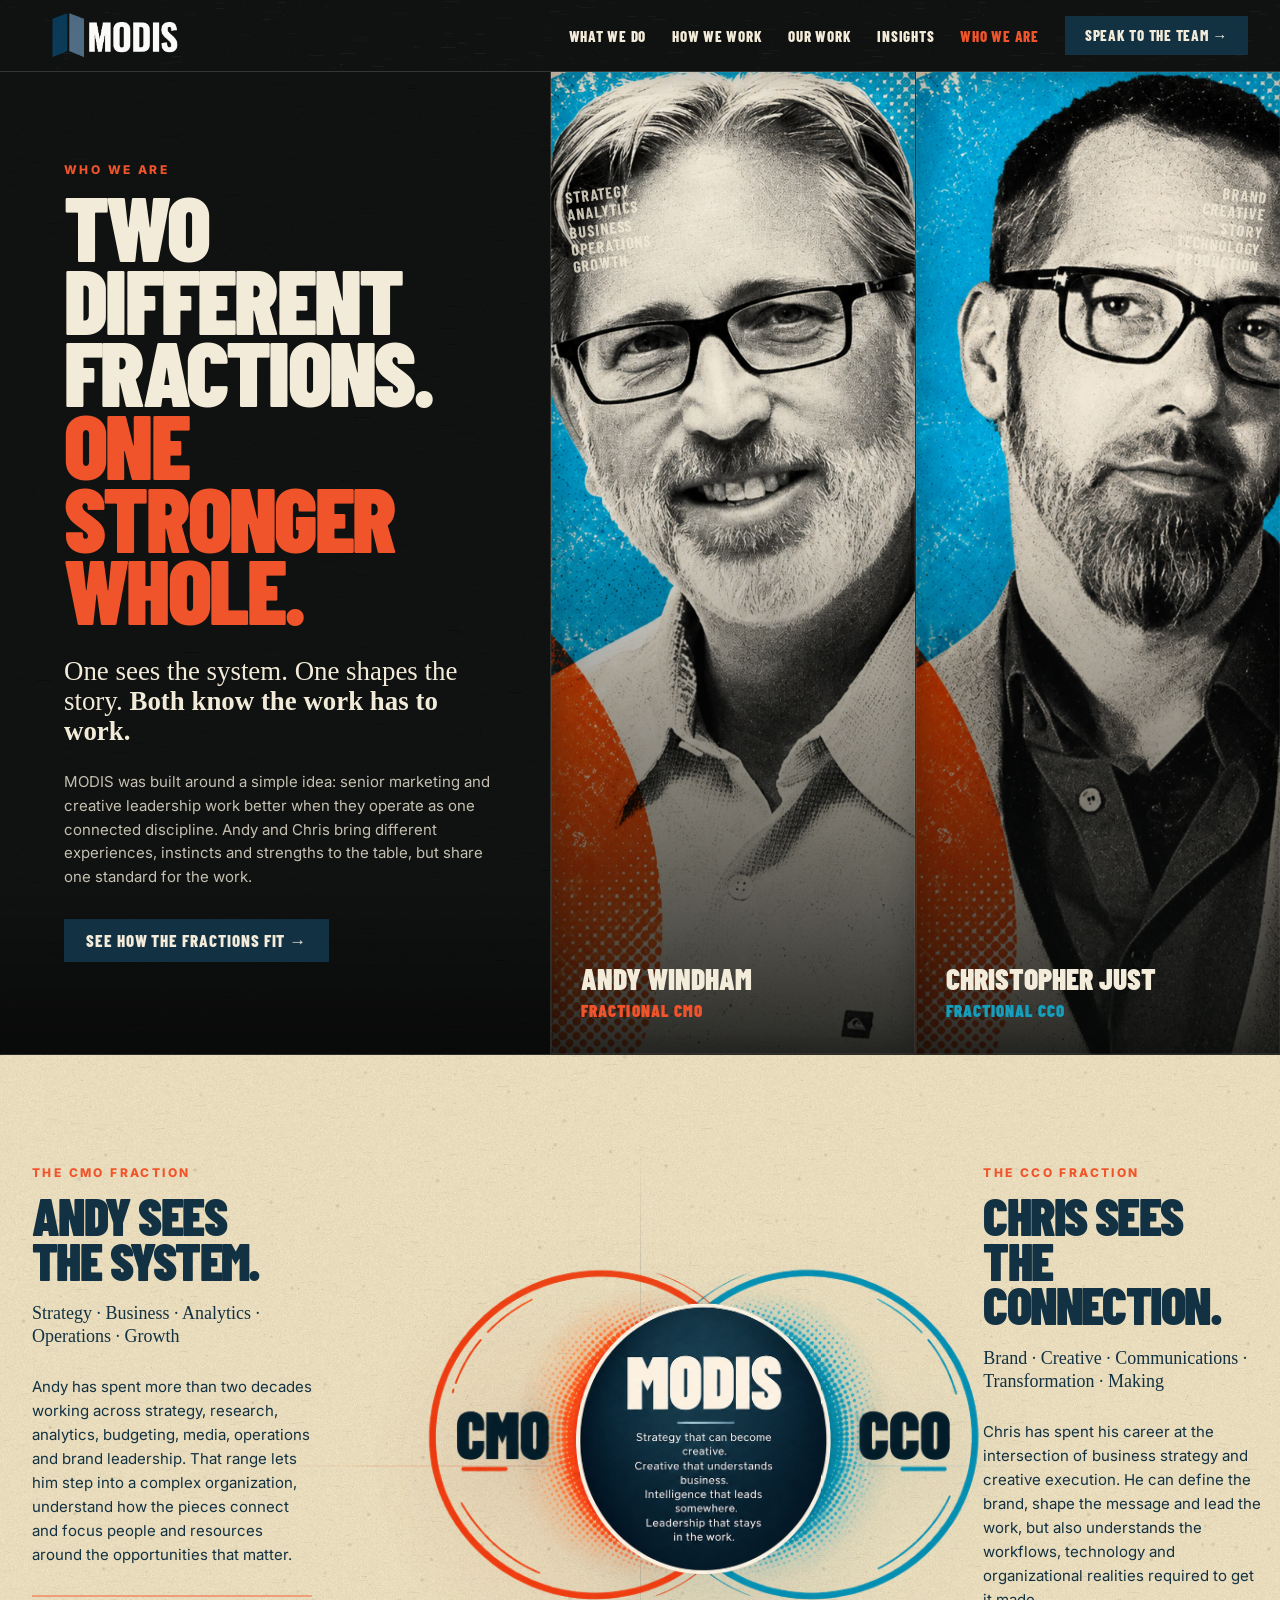
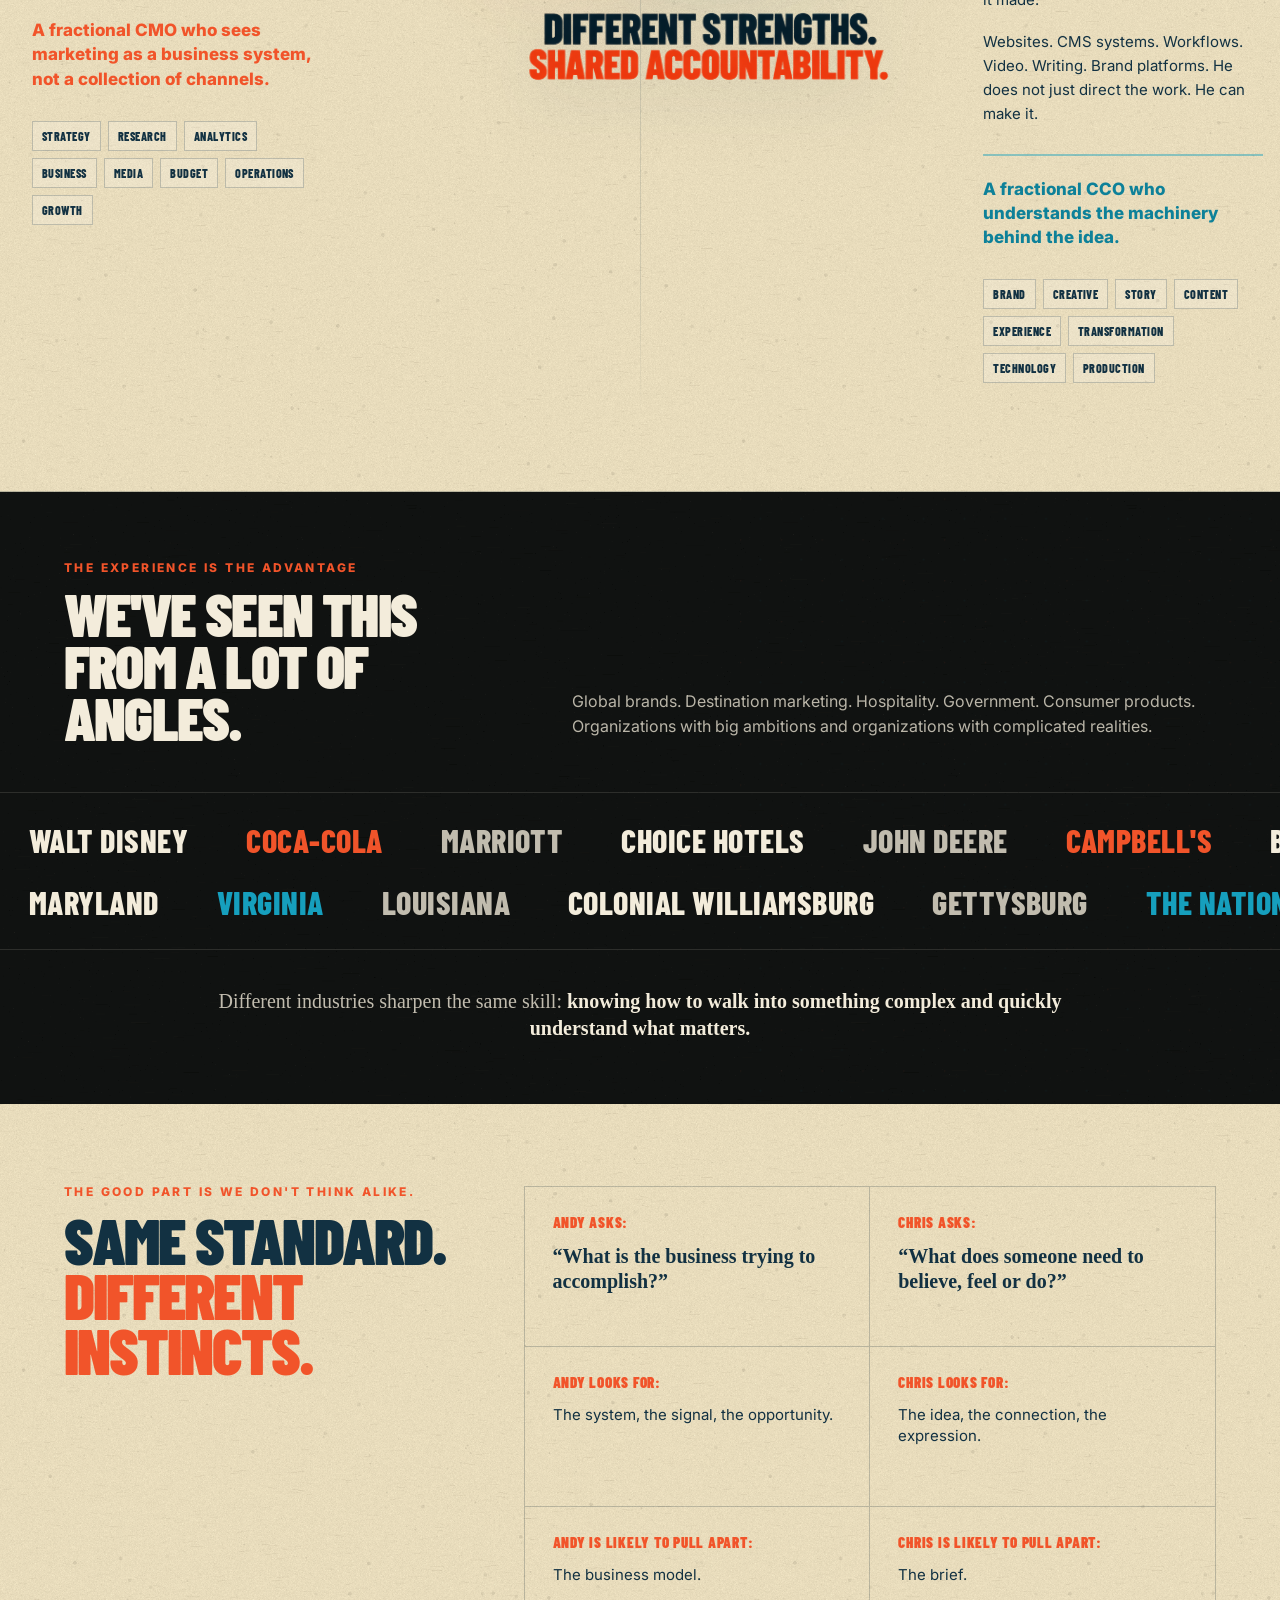
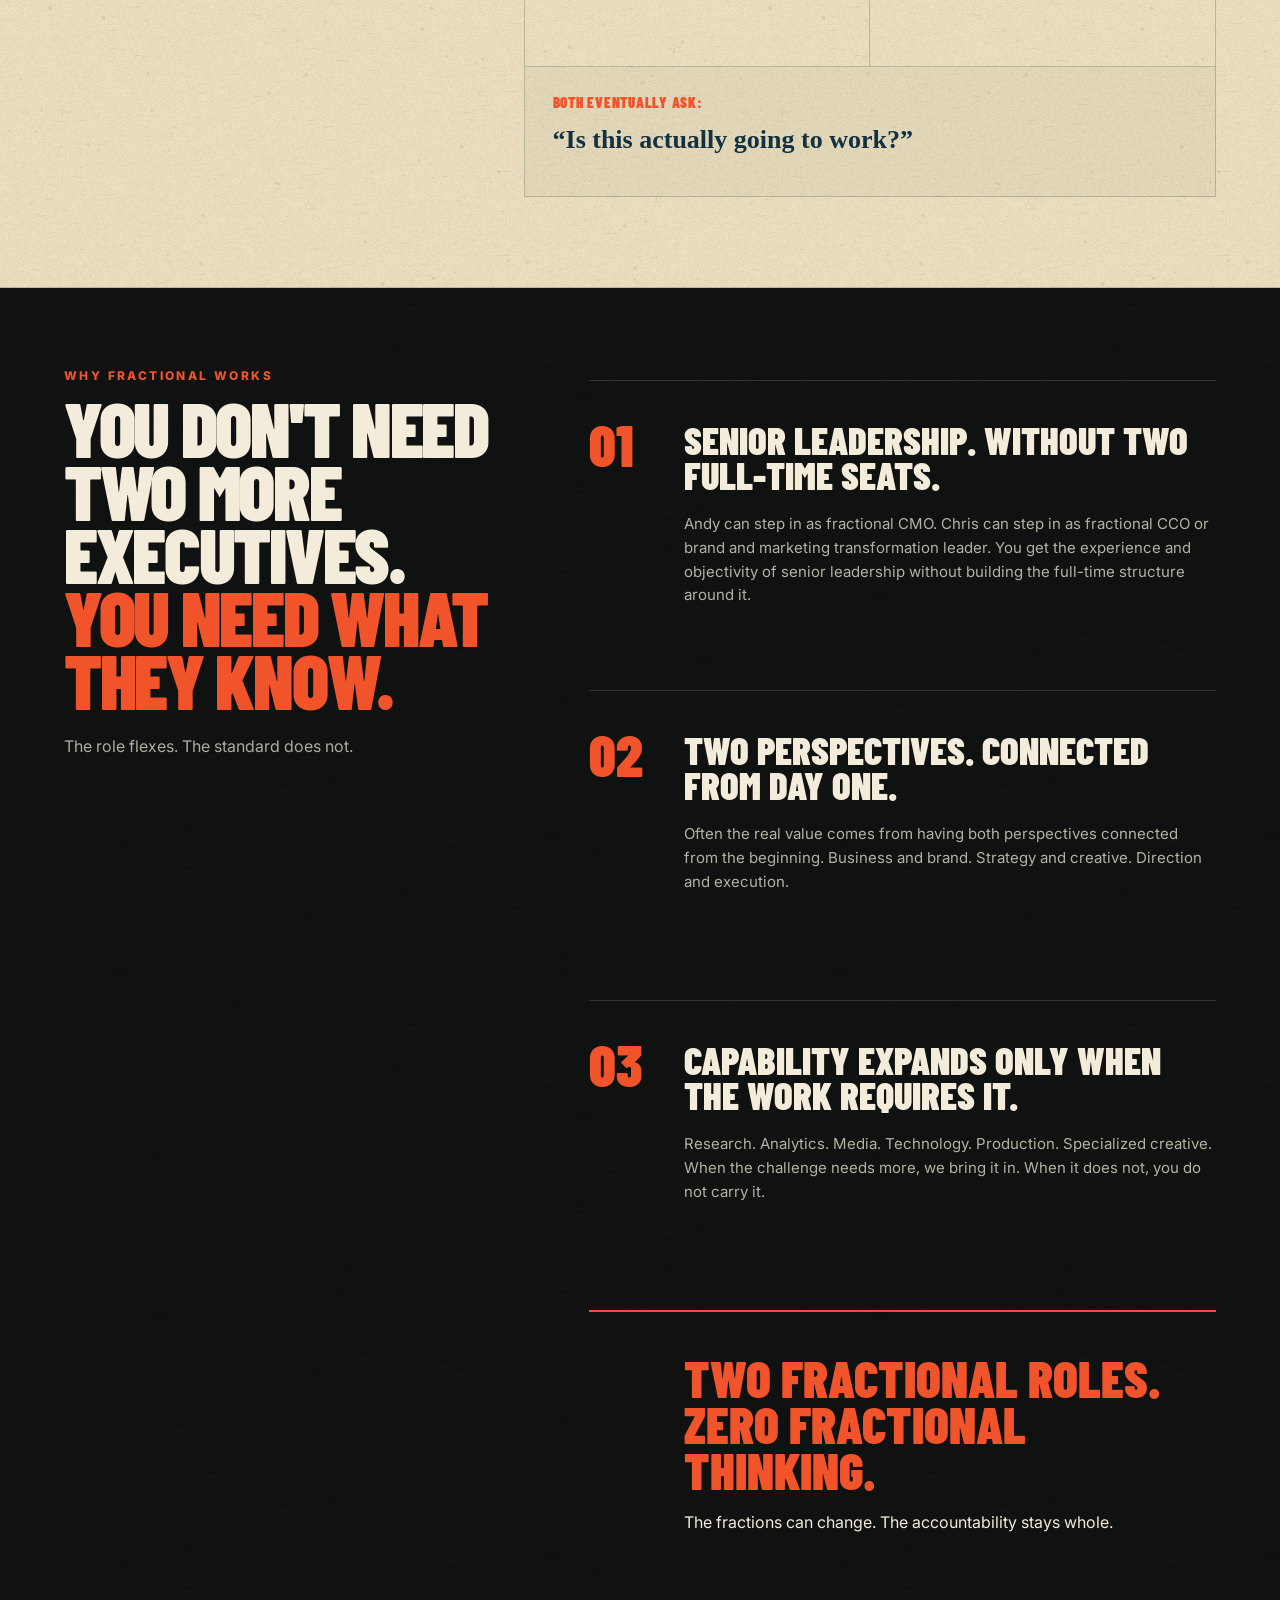
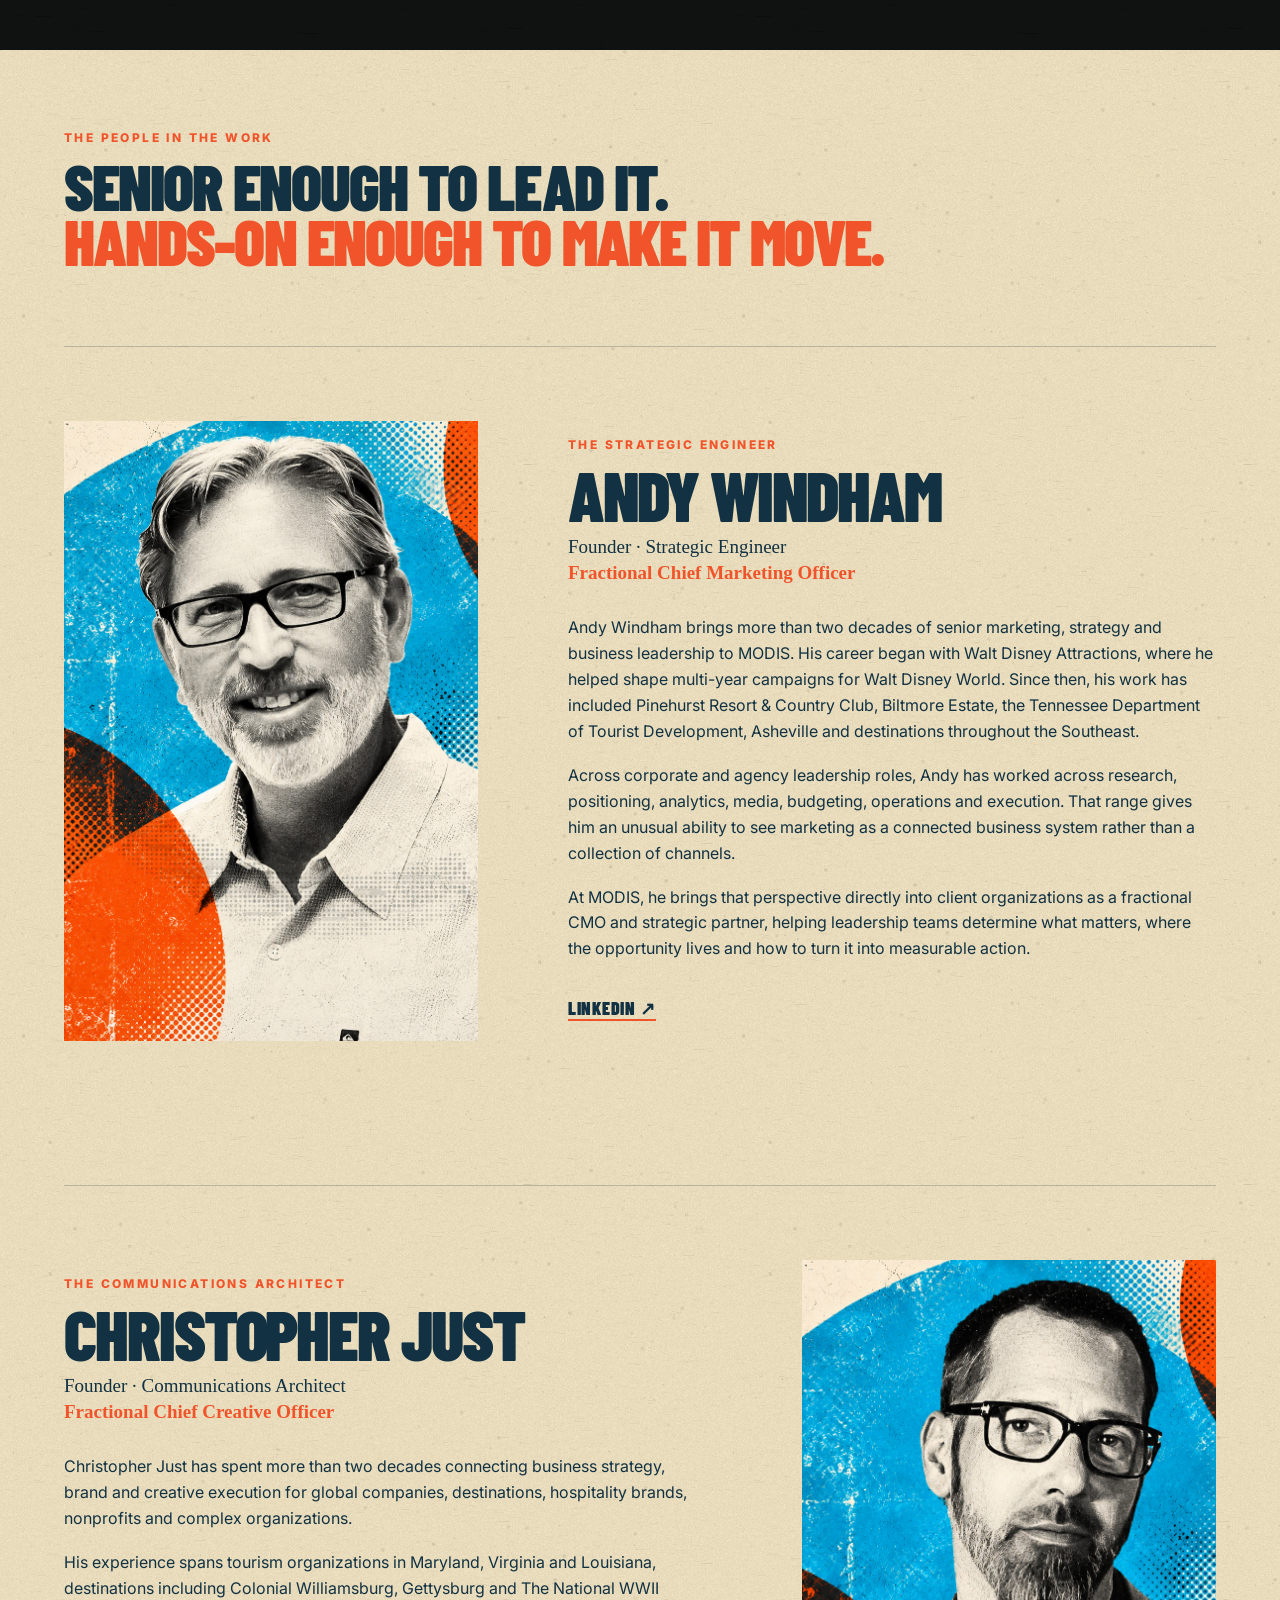
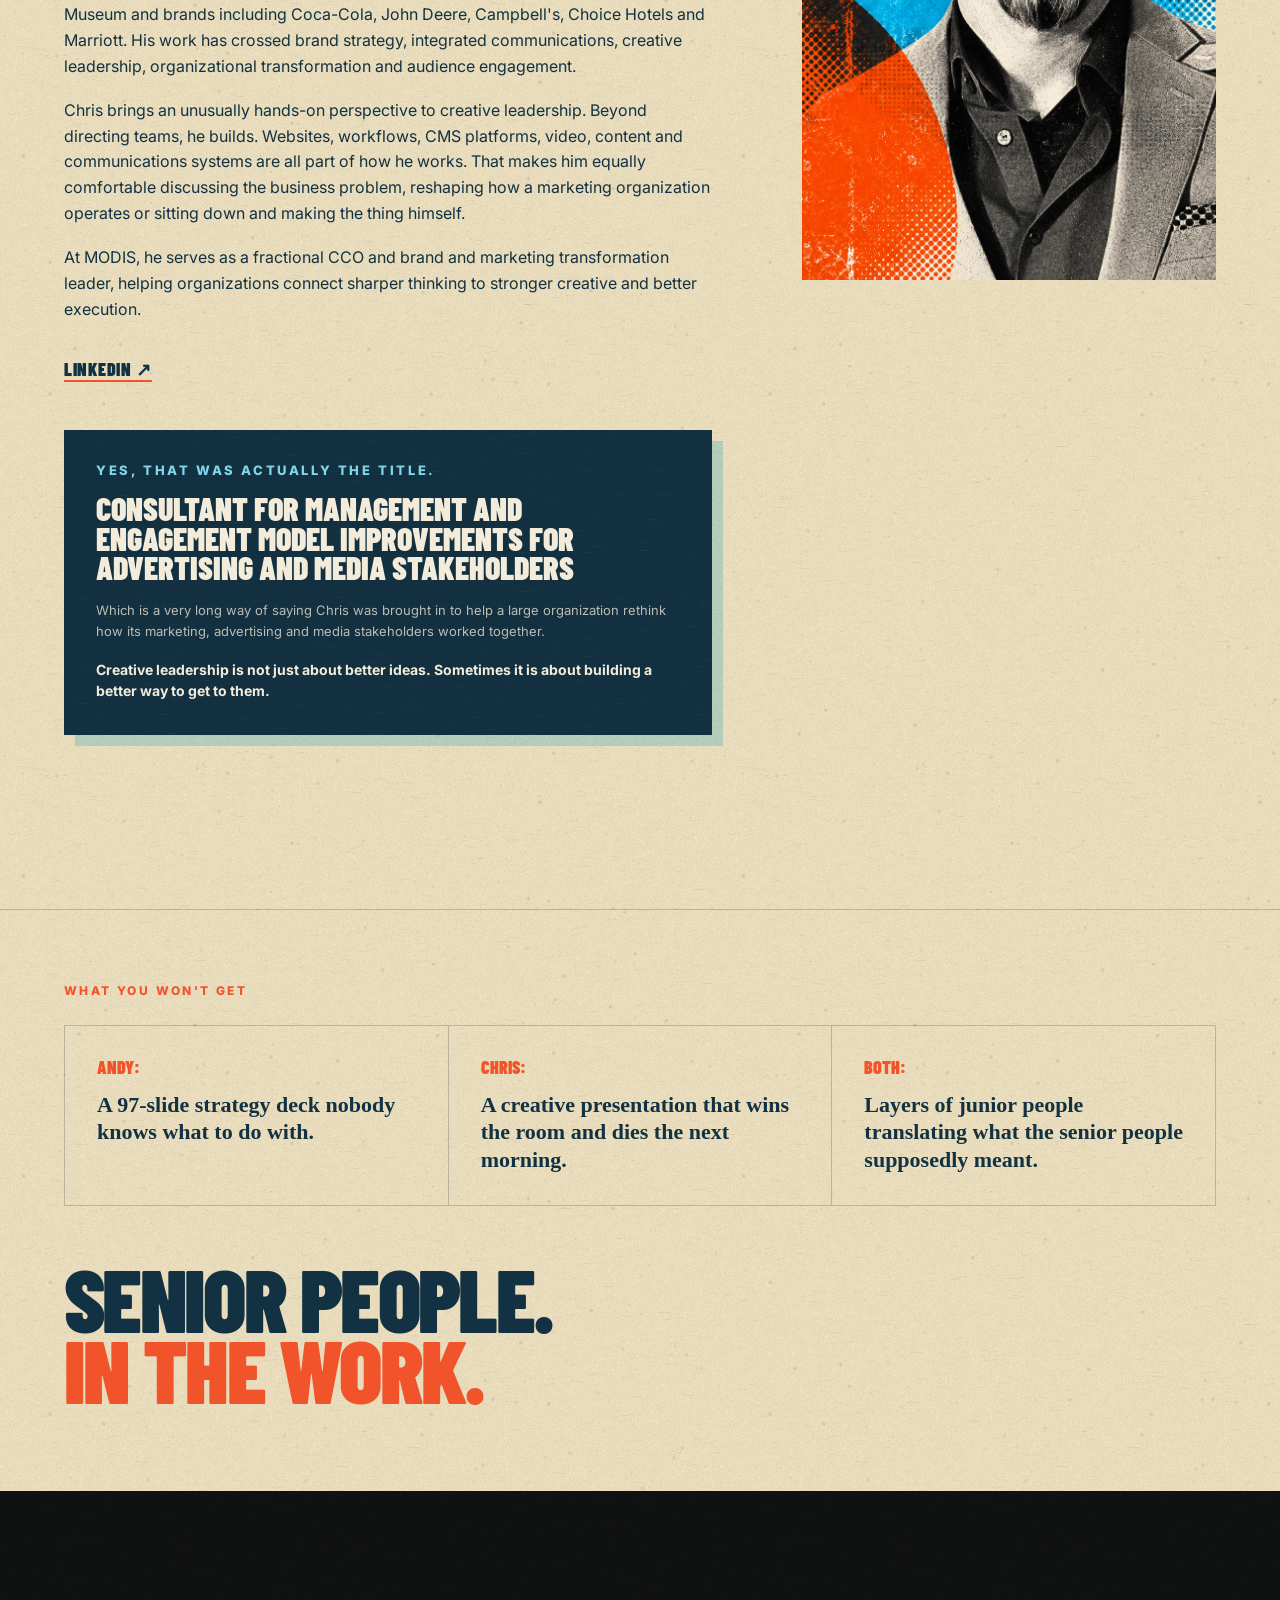
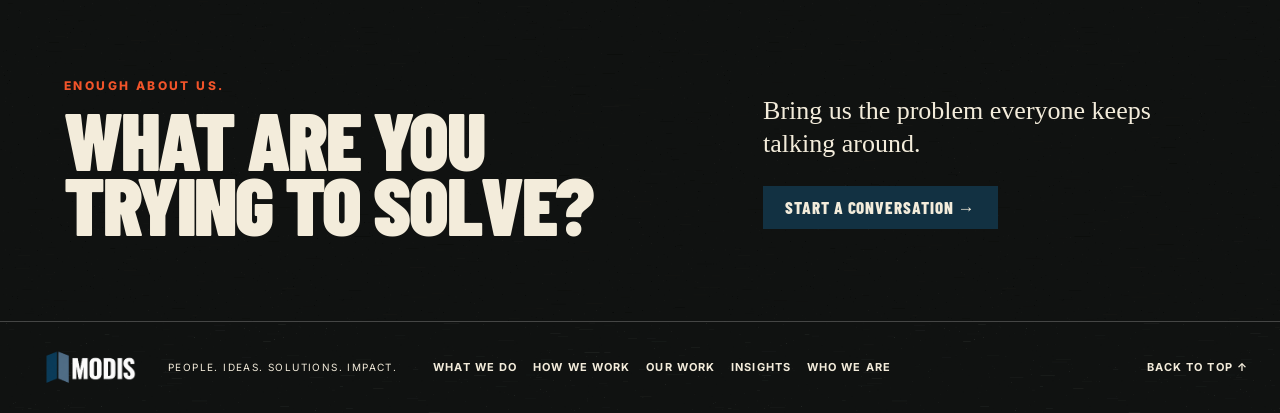
==== commit 6275369f: "Update How We Work navigation and page" ====
--- a/about-us.html
+++ b/about-us.html
@@ -49,7 +49,7 @@
       <a href="how-we-work.html">HOW WE WORK</a>
       <a href="index.html#work">OUR WORK</a>
       <a href="index.html#insights">INSIGHTS</a>
-      <a class="active" href="about-us.html">ABOUT</a>
+      <a class="active" href="about-us.html">WHO WE ARE</a>
       <a class="btn small" href="#contact">SPEAK TO THE TEAM →</a>
     </nav>
 
@@ -818,7 +818,7 @@
       <a href="how-we-work.html">HOW WE WORK</a>
       <a href="index.html#work">OUR WORK</a>
       <a href="index.html#insights">INSIGHTS</a>
-      <a href="about-us.html">ABOUT</a>
+      <a href="about-us.html">WHO WE ARE</a>
     </div>
 
     <a class="back-top" href="#">
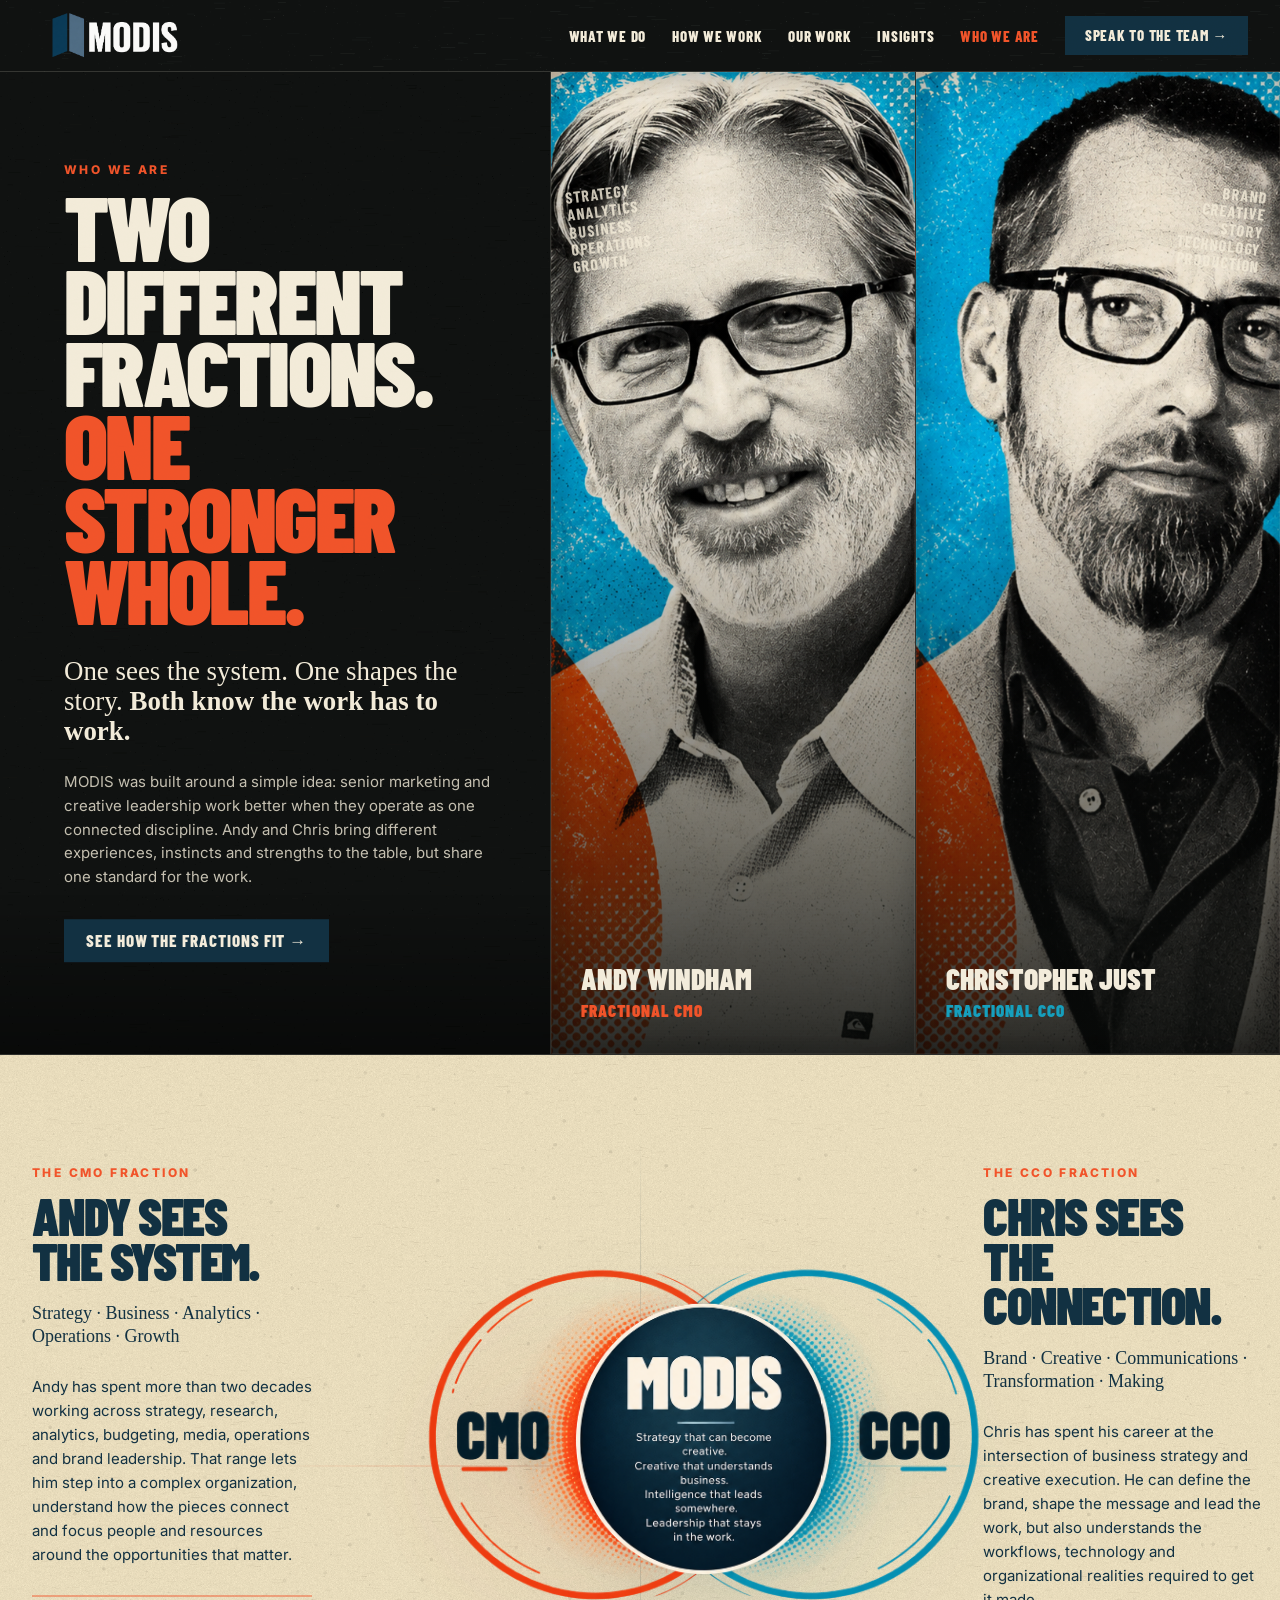
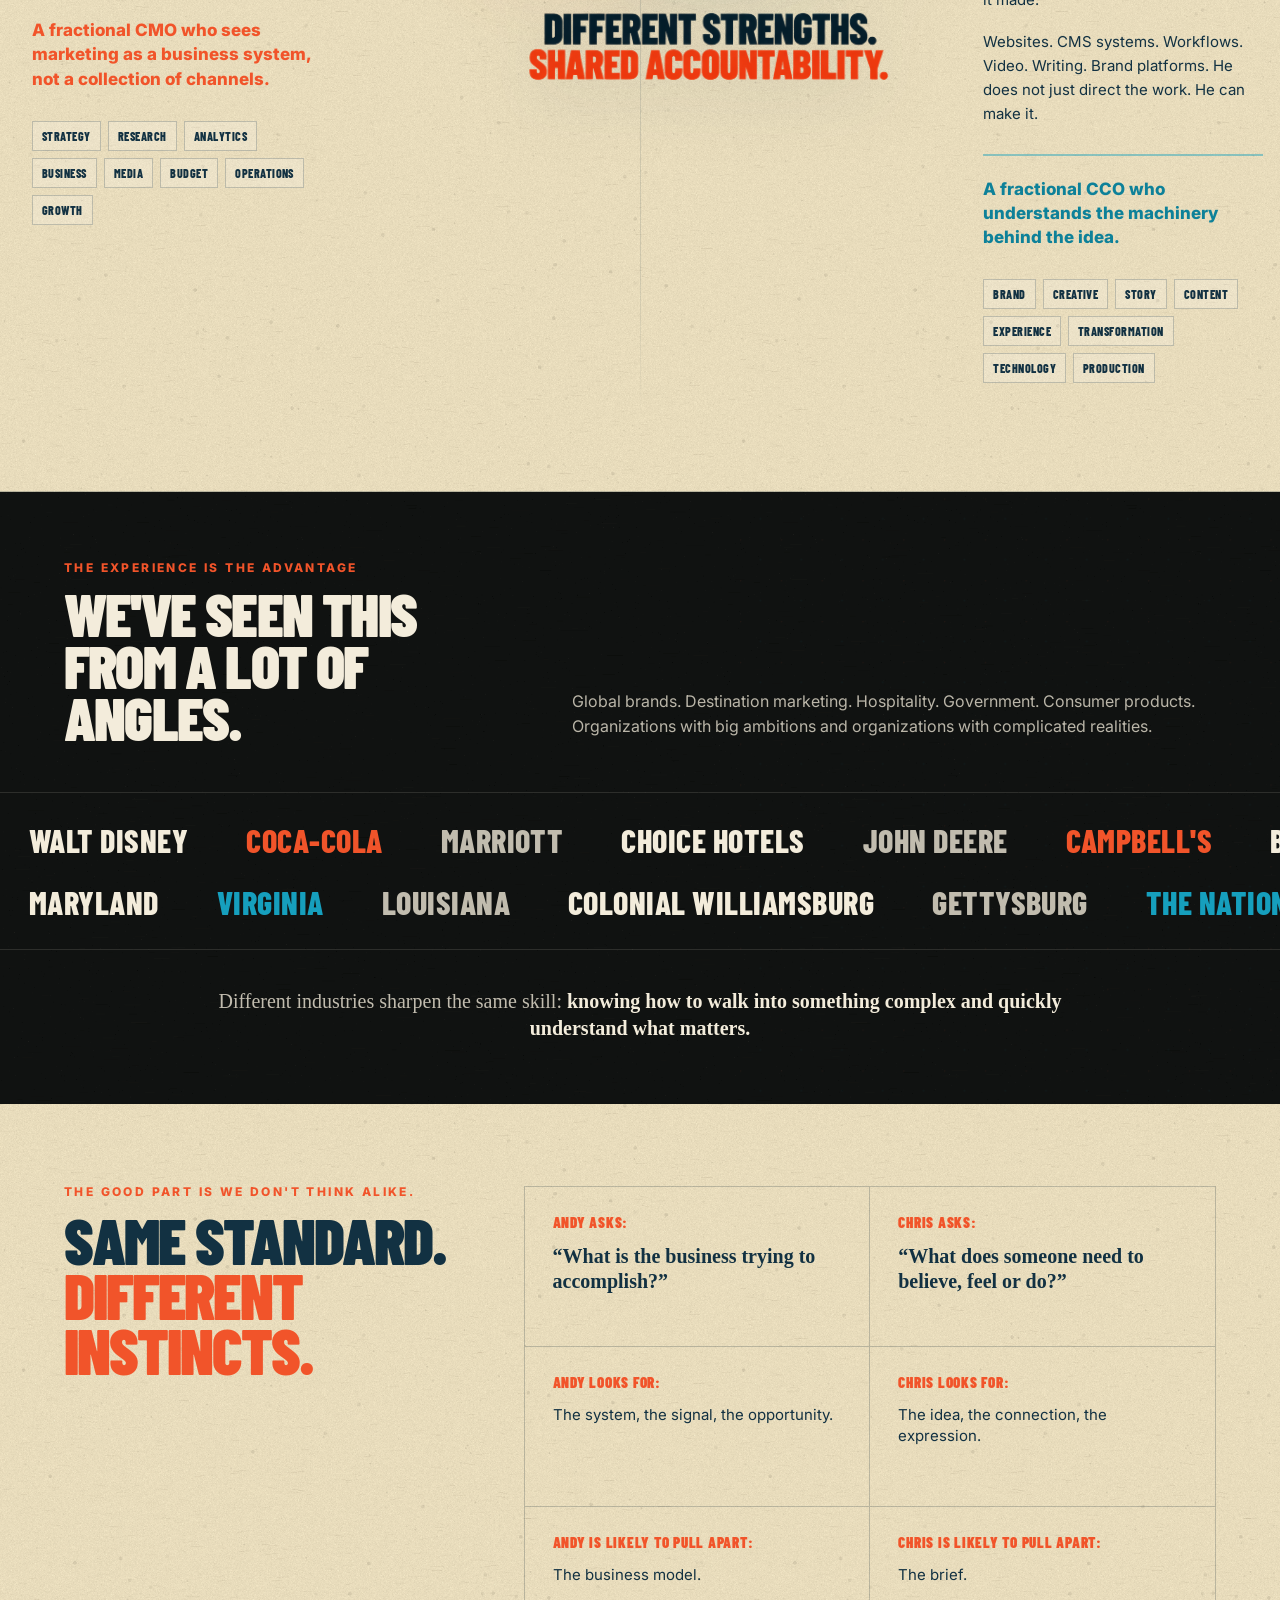
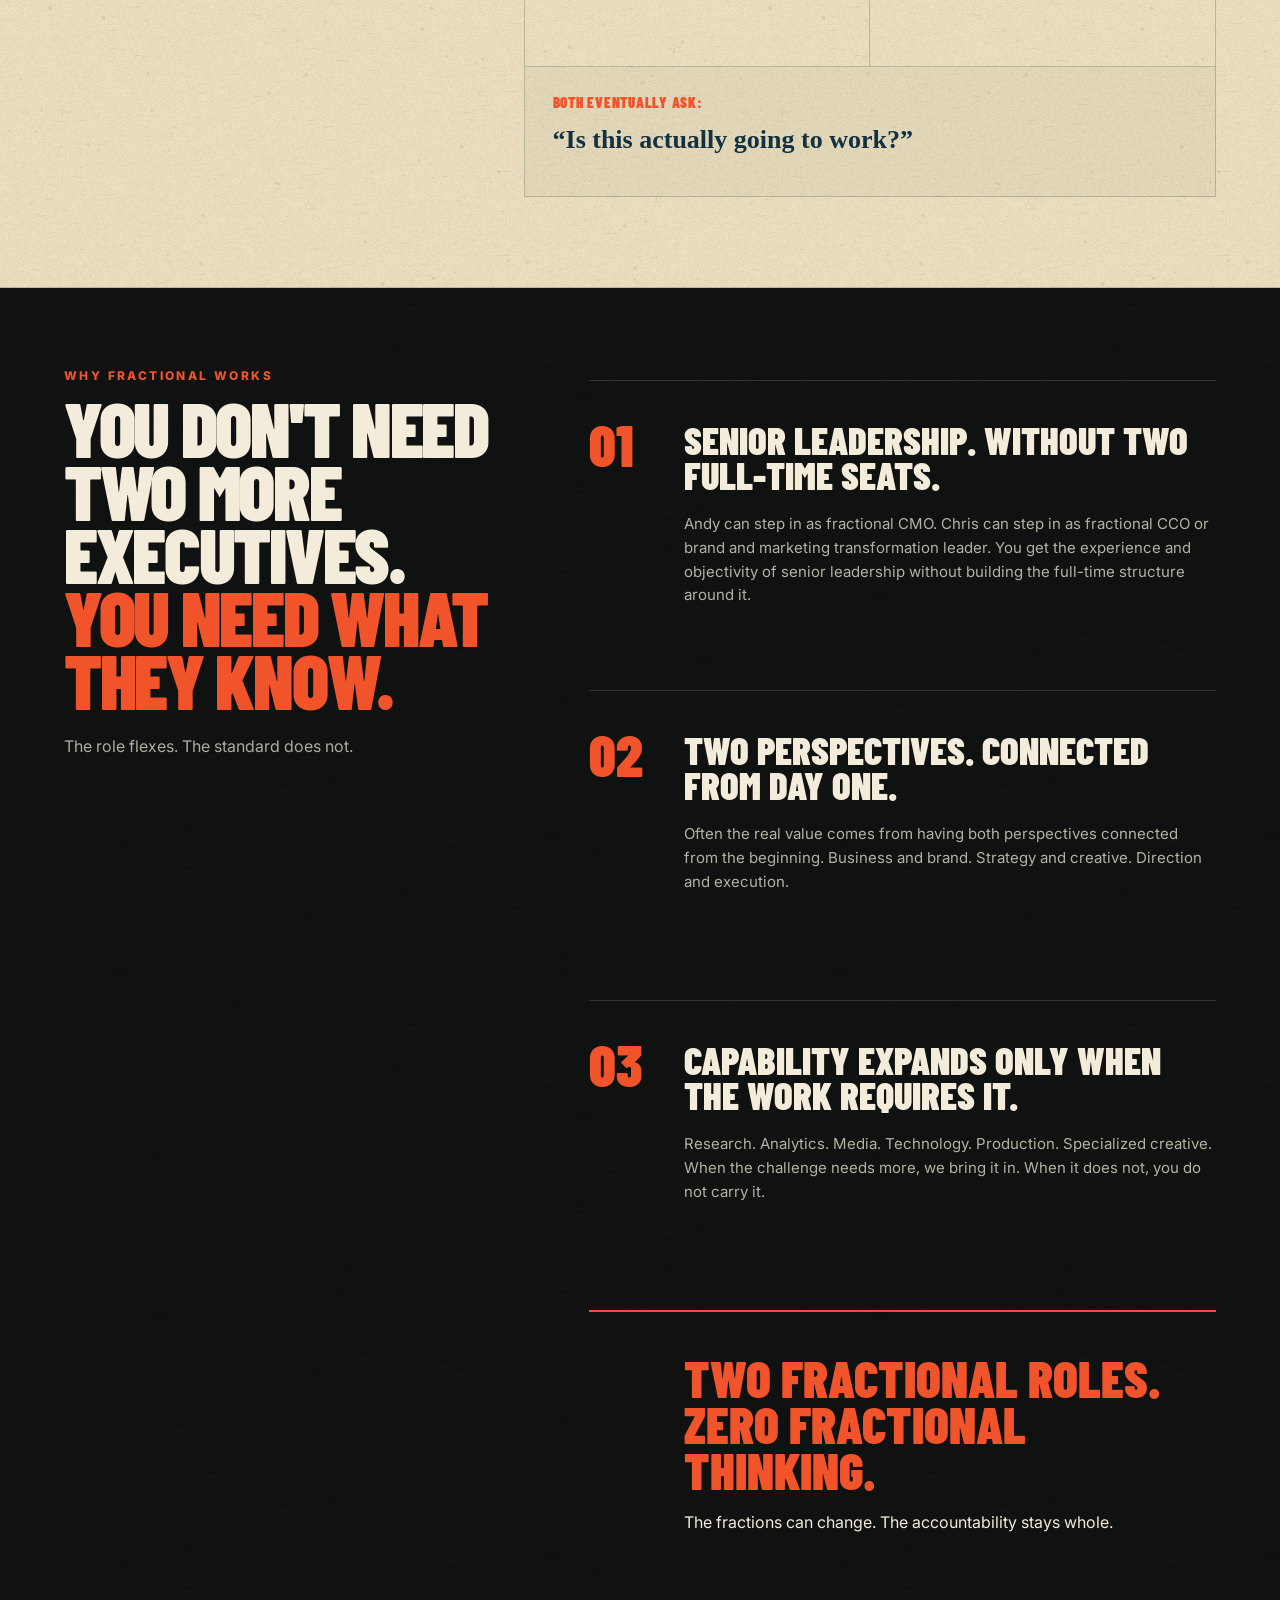
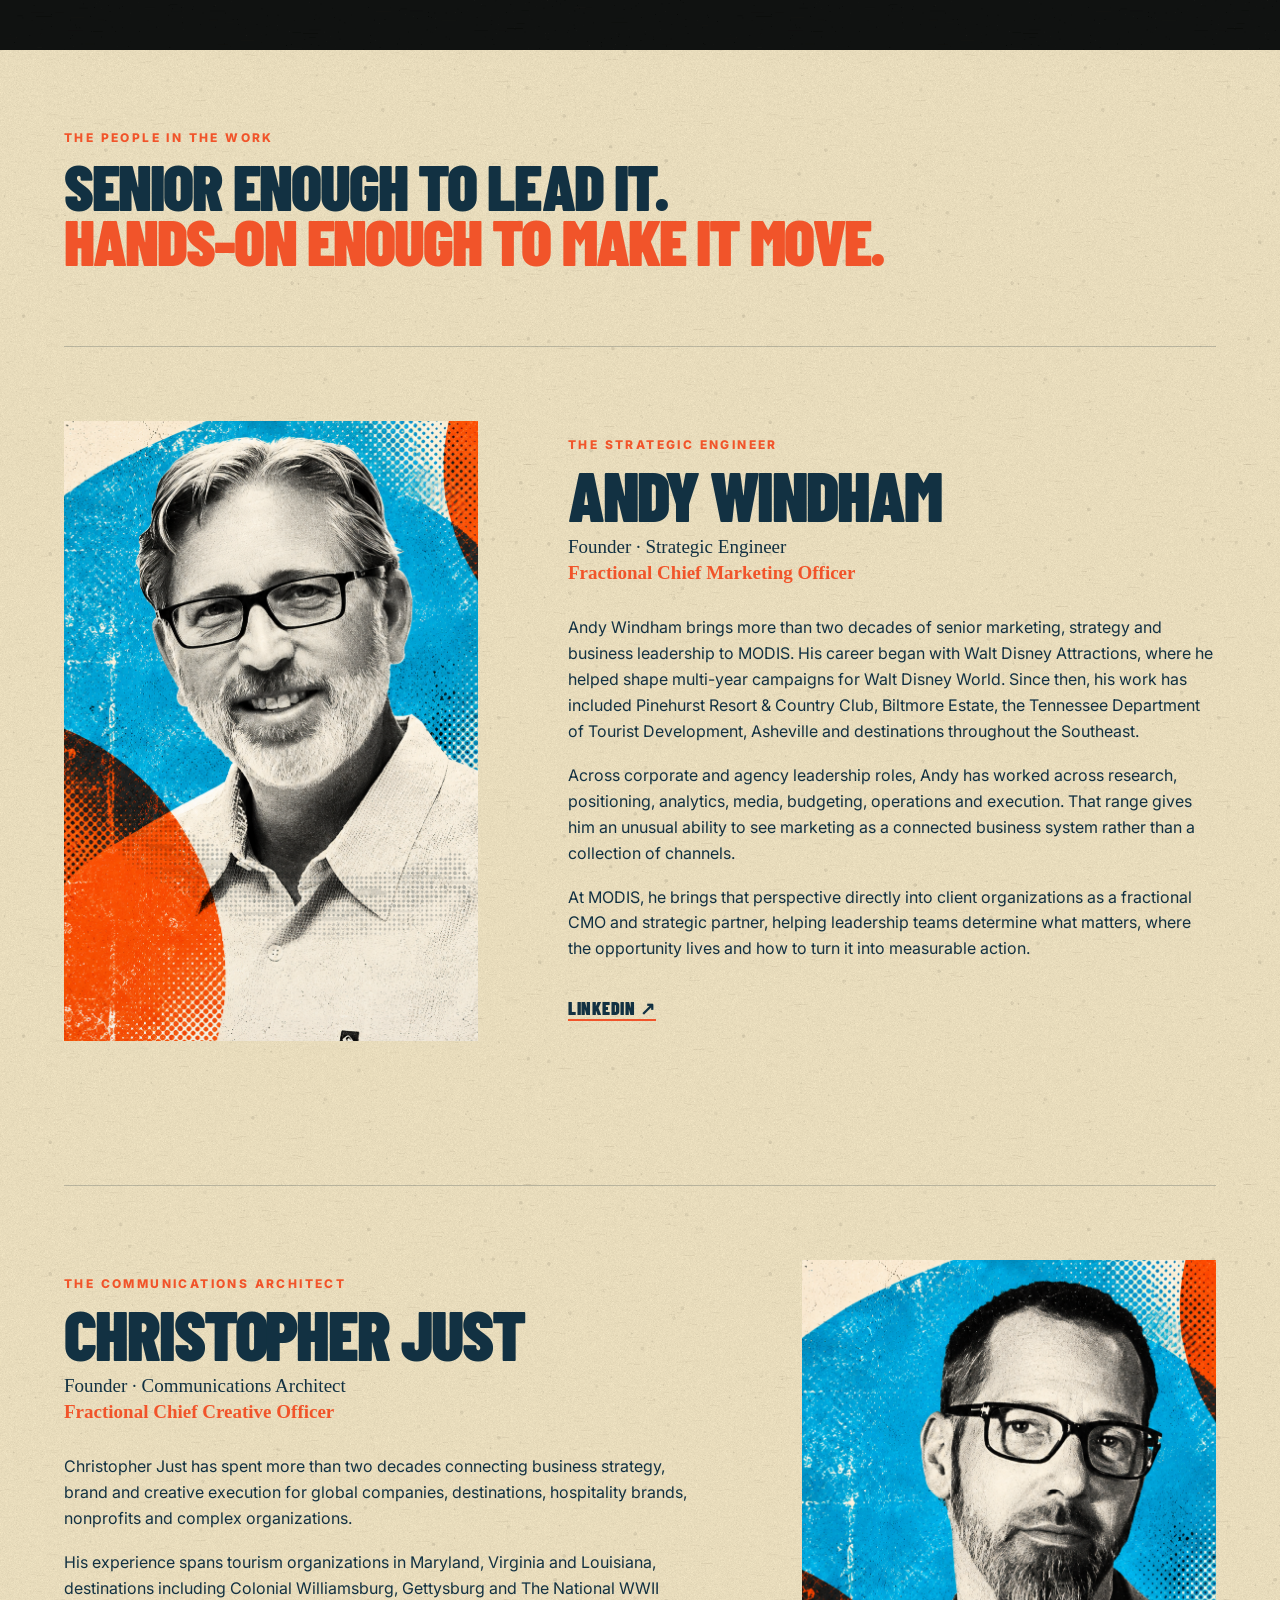
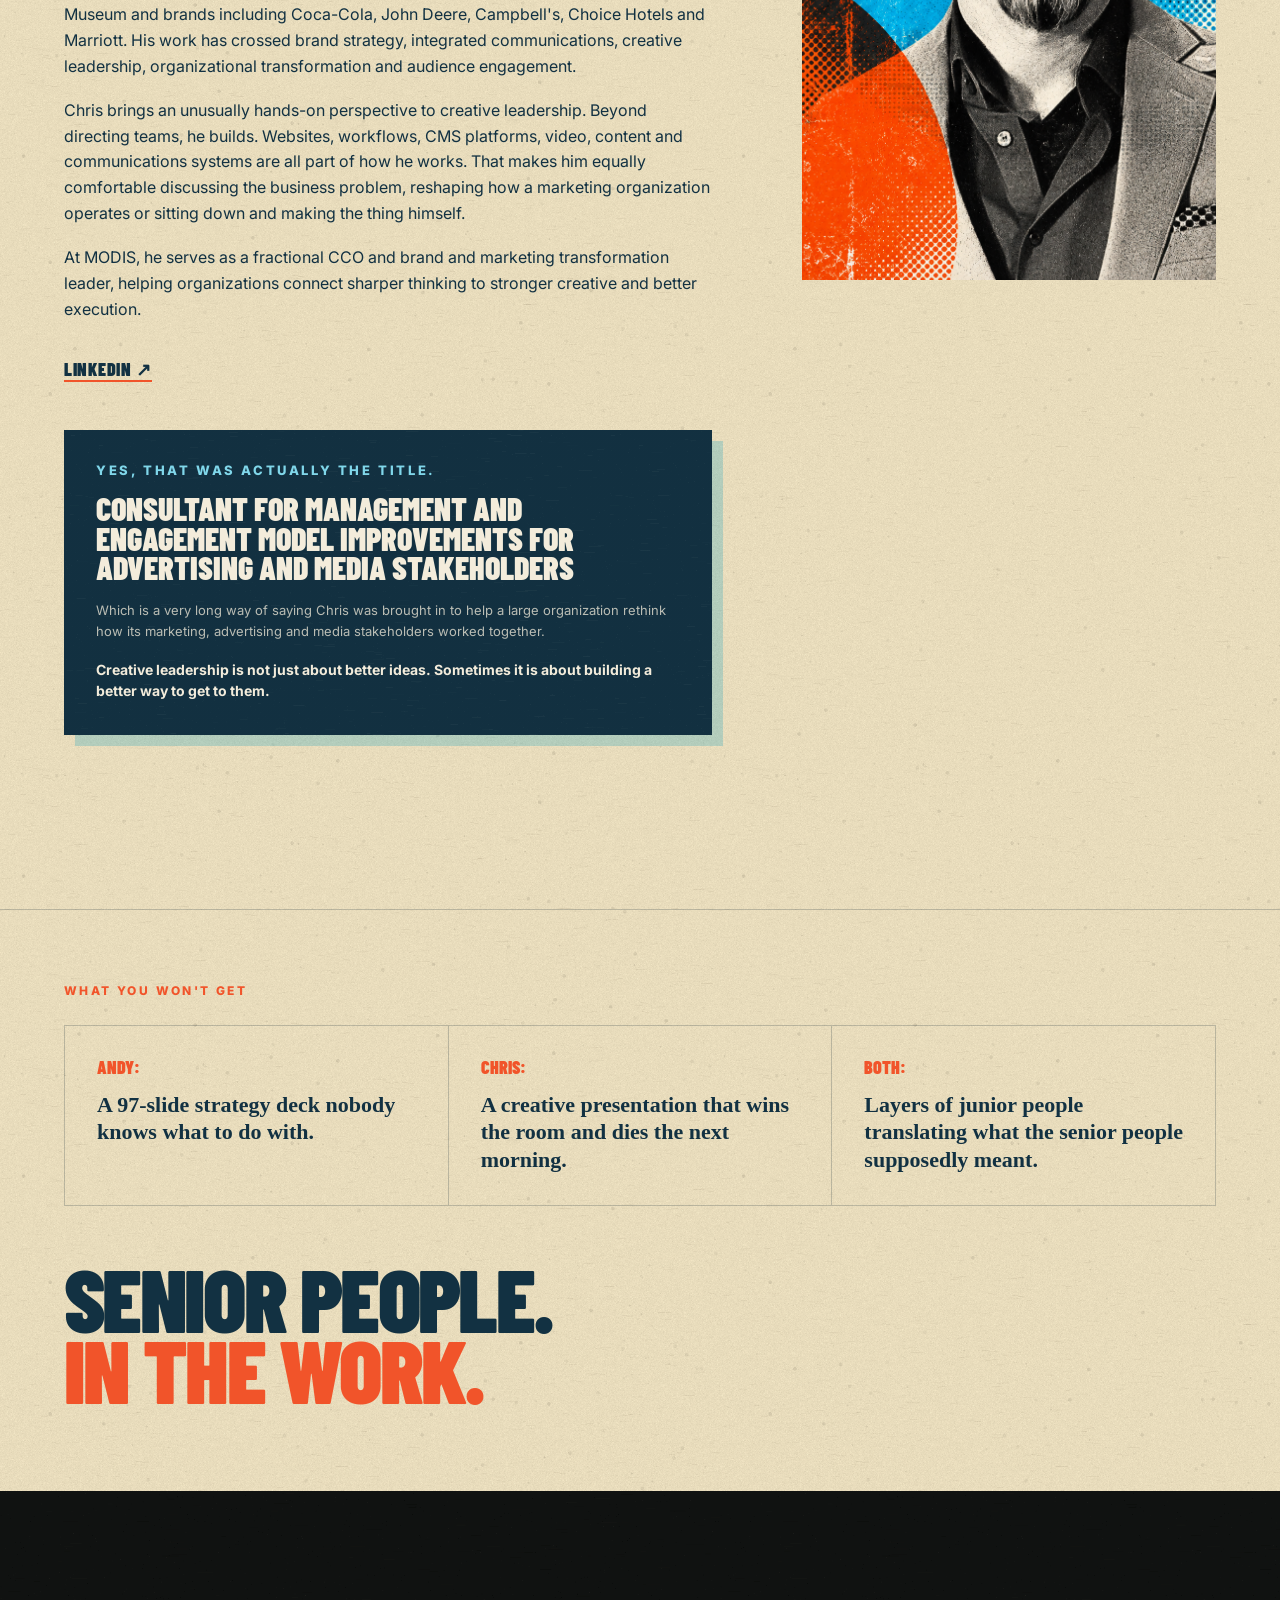
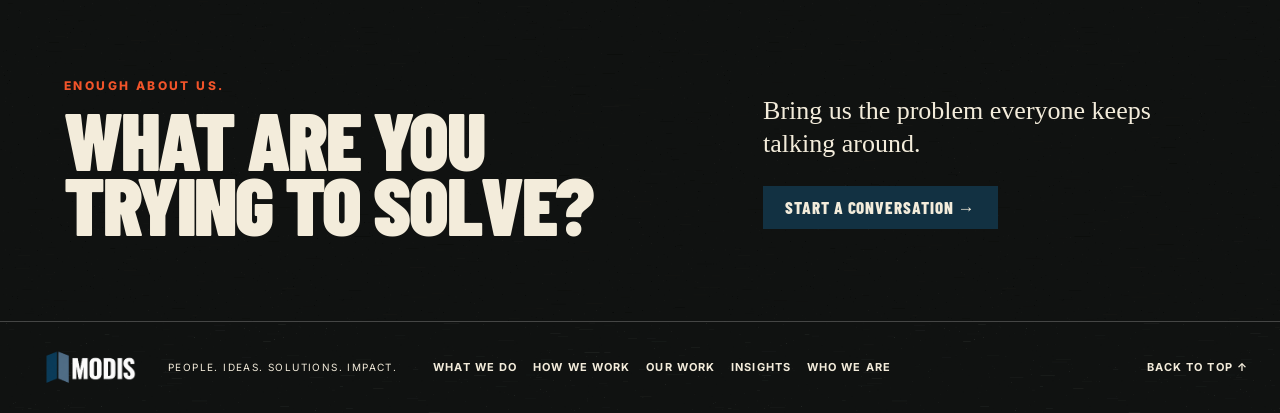
==== commit a7e2969e: "Unify MODIS navigation and connect Who We Are page" ====
--- a/about-us.html
+++ b/about-us.html
@@ -28,14 +28,14 @@
 
 <body class="about-page">
 
-  <header class="site-header about-header">
+  <header class="site-header">
 
     <a class="brand" href="index.html" aria-label="MODIS home">
       <img src="assets/modis-logo-reversed.png" alt="MODIS">
     </a>
 
     <button
-      id="about-menu"
+      id="menu"
       class="menu-toggle"
       type="button"
       aria-label="Open menu"
@@ -44,7 +44,7 @@
       MENU
     </button>
 
-    <nav class="site-nav about-site-nav" aria-label="Primary navigation">
+    <nav class="site-nav" aria-label="Primary navigation">
       <a href="index.html#services">WHAT WE DO</a>
       <a href="how-we-work.html">HOW WE WORK</a>
       <a href="index.html#work">OUR WORK</a>
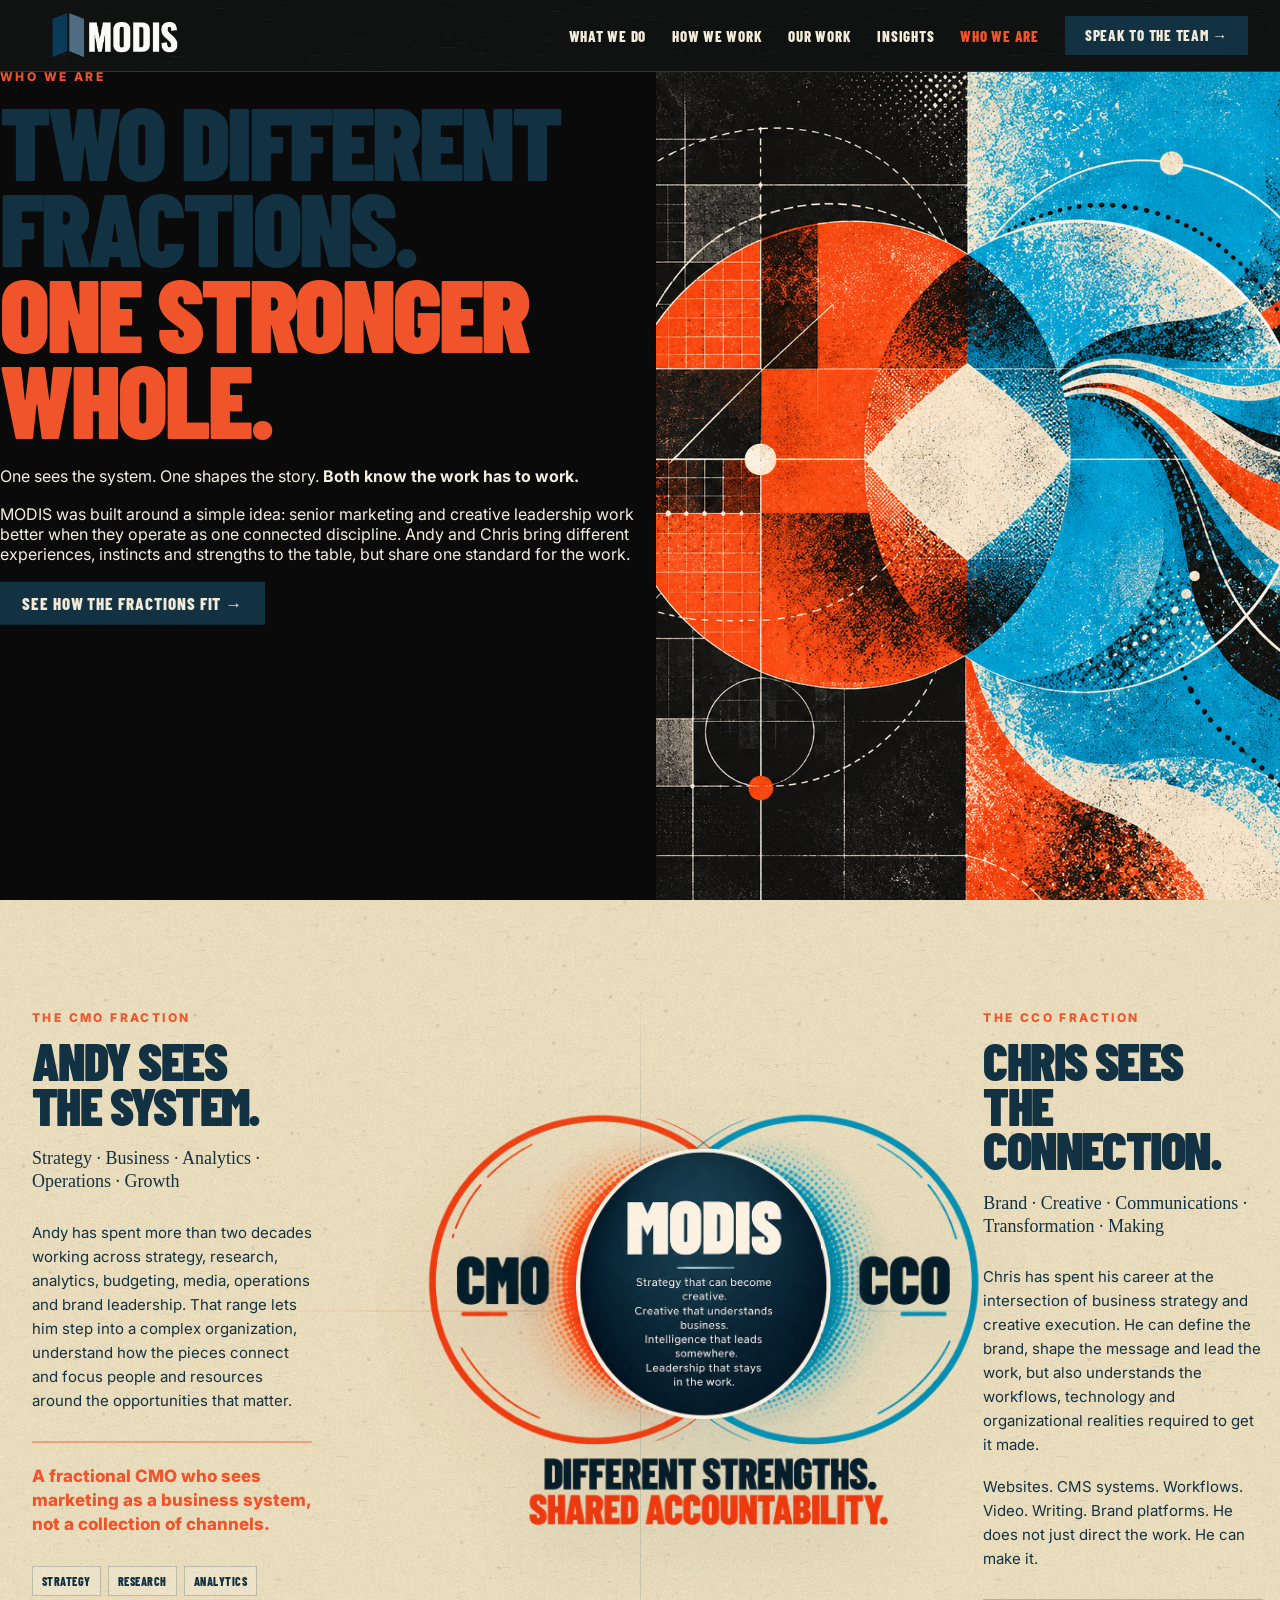
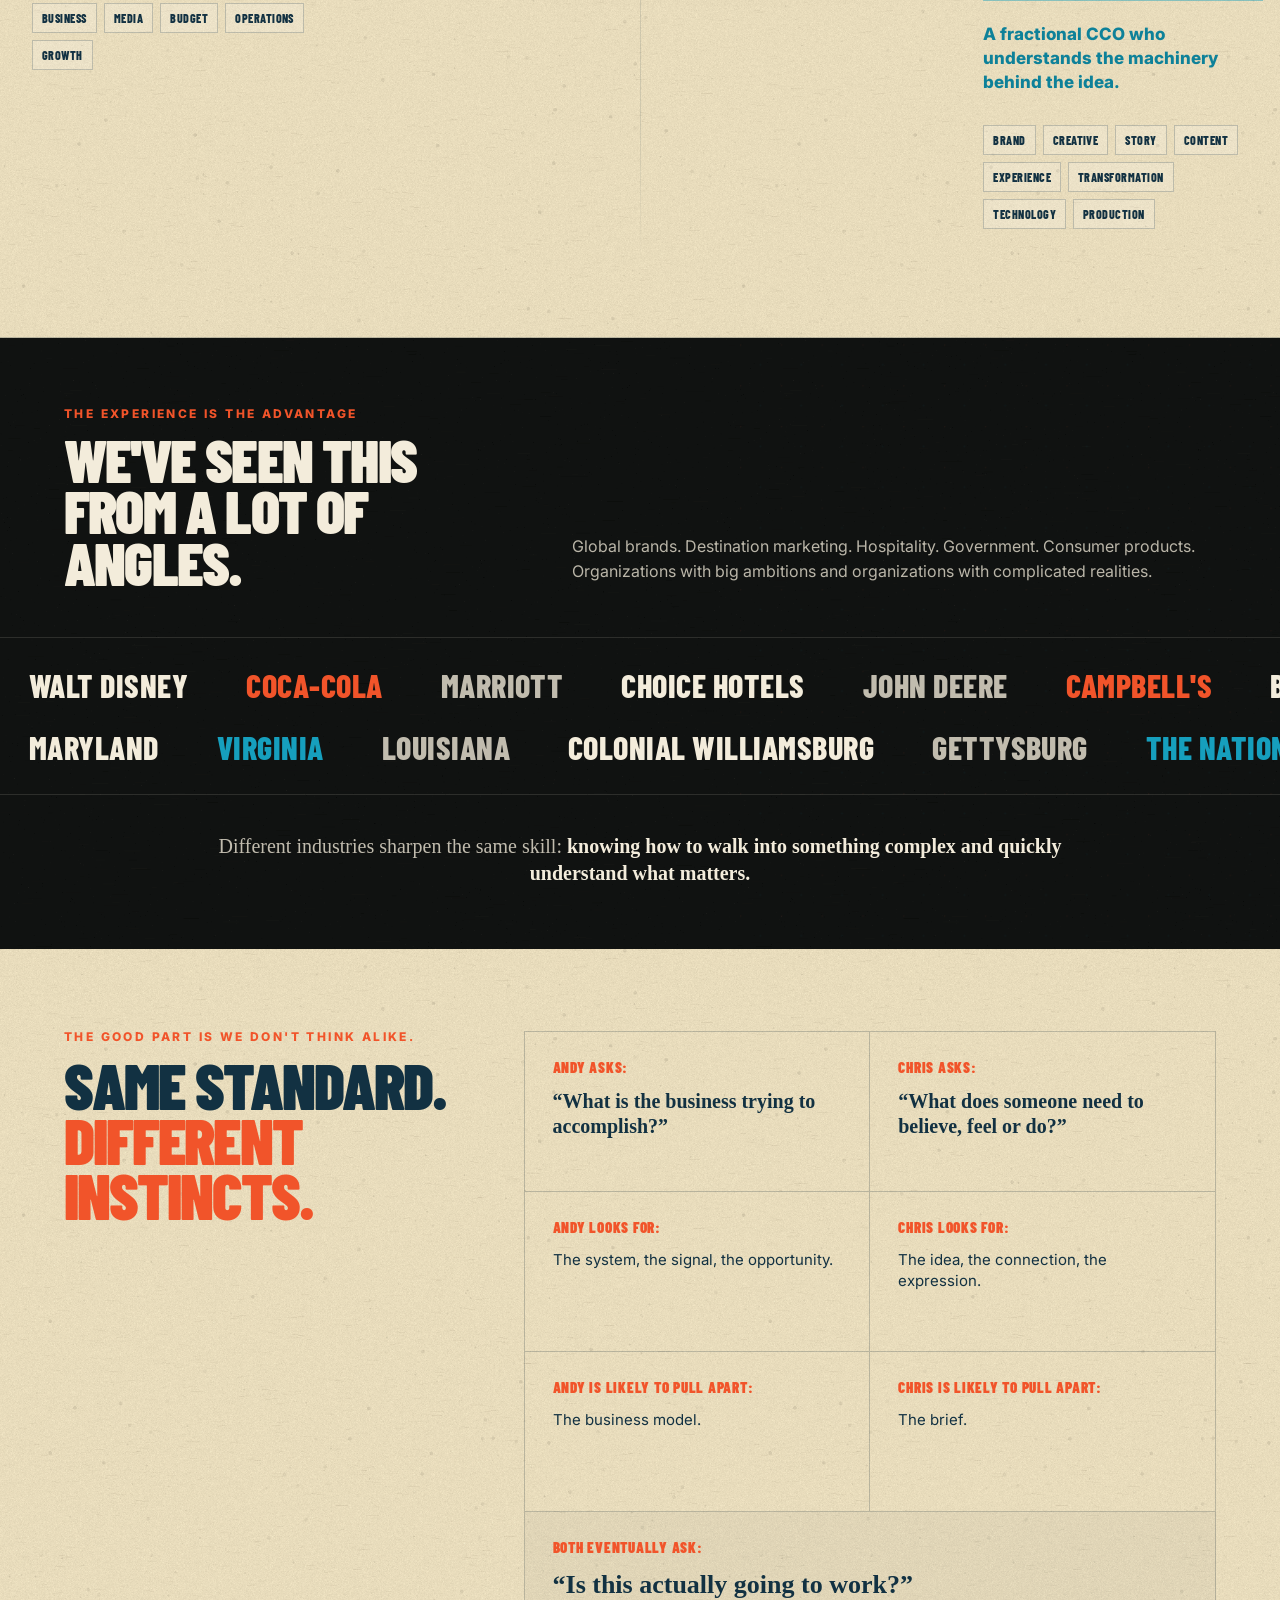
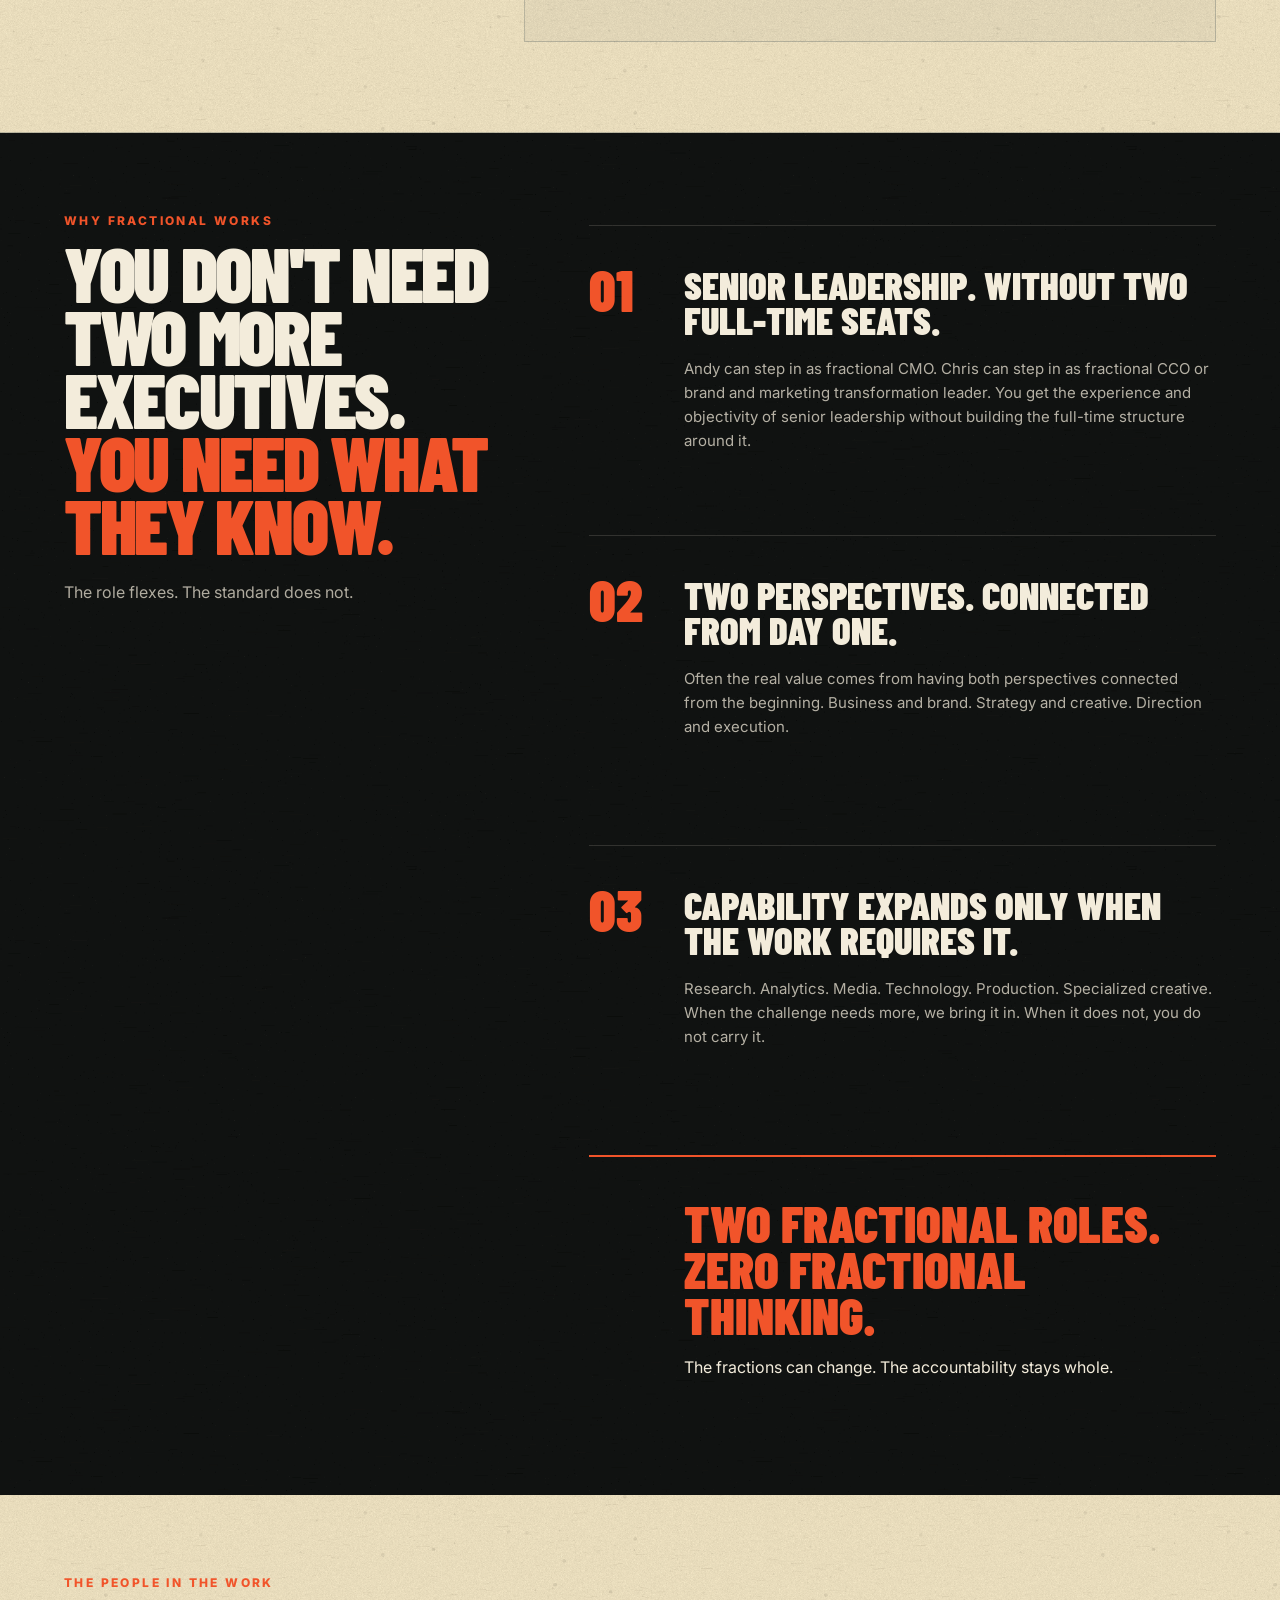
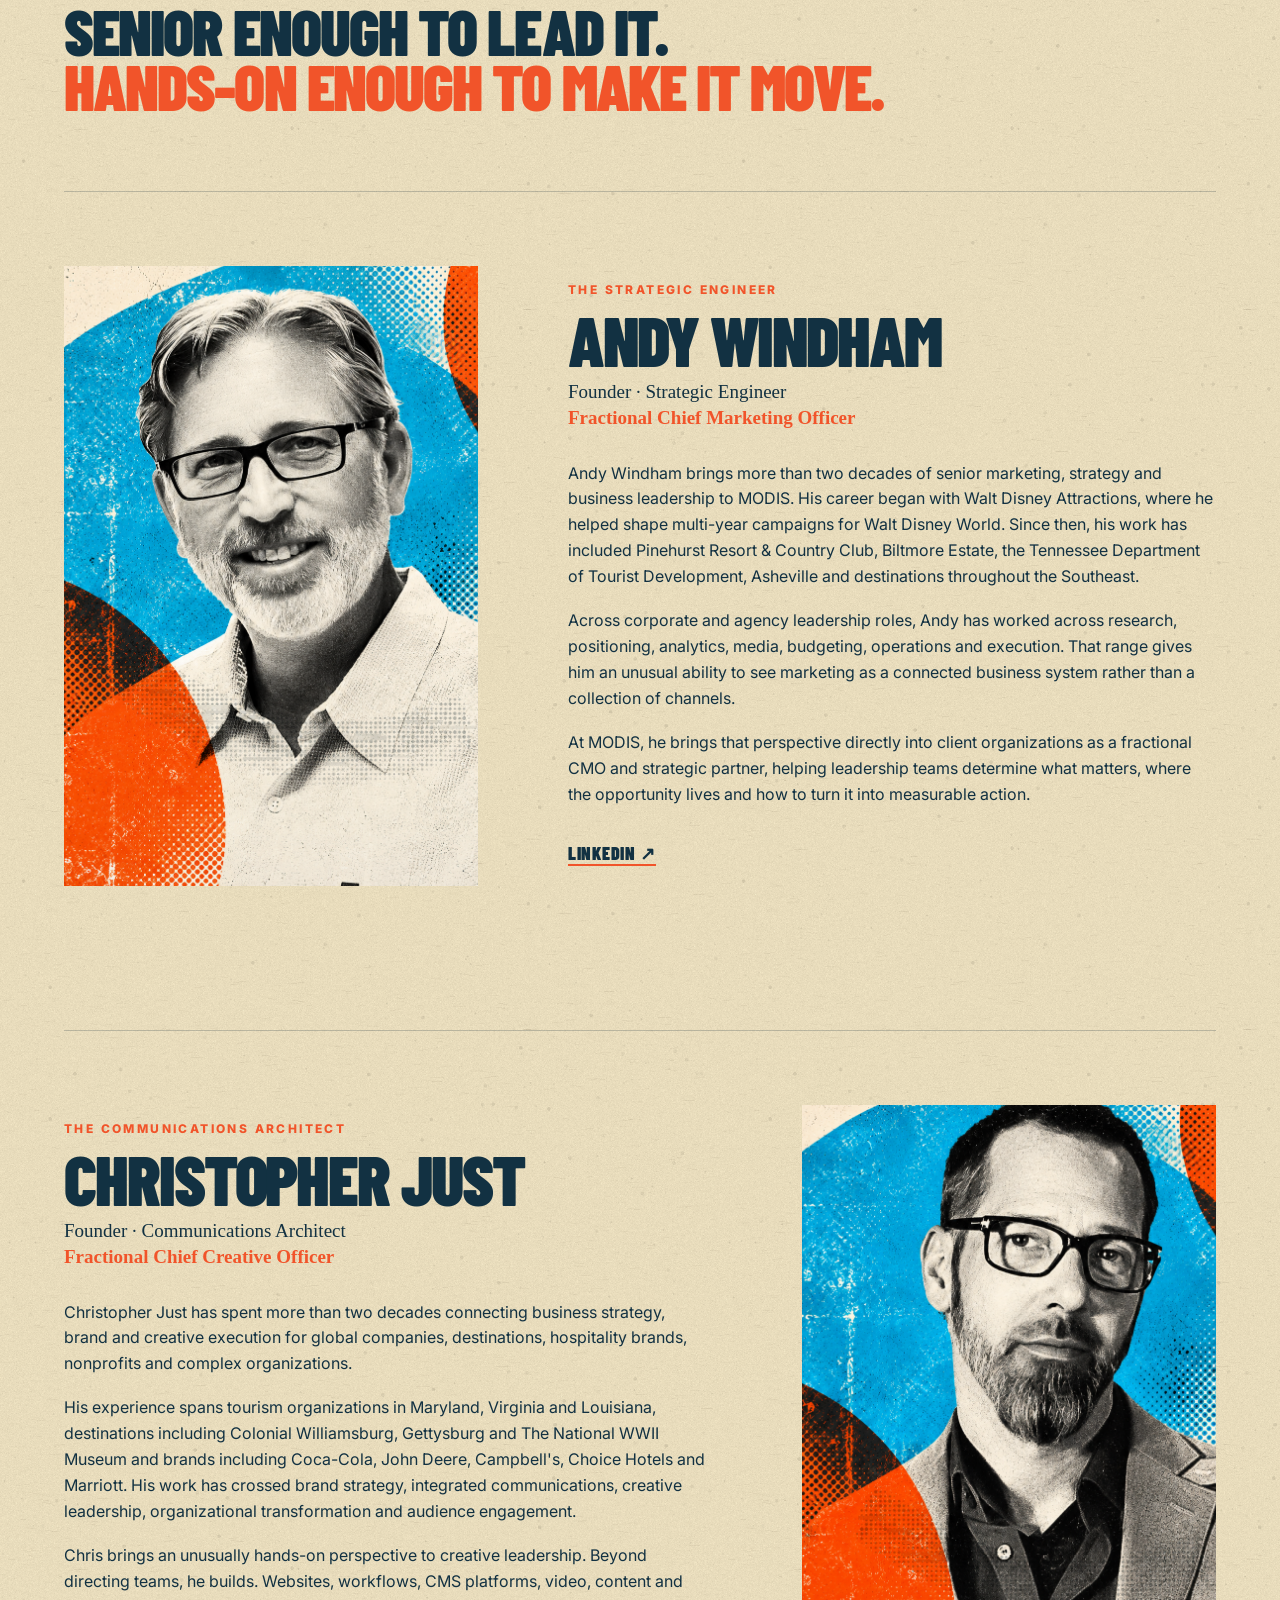
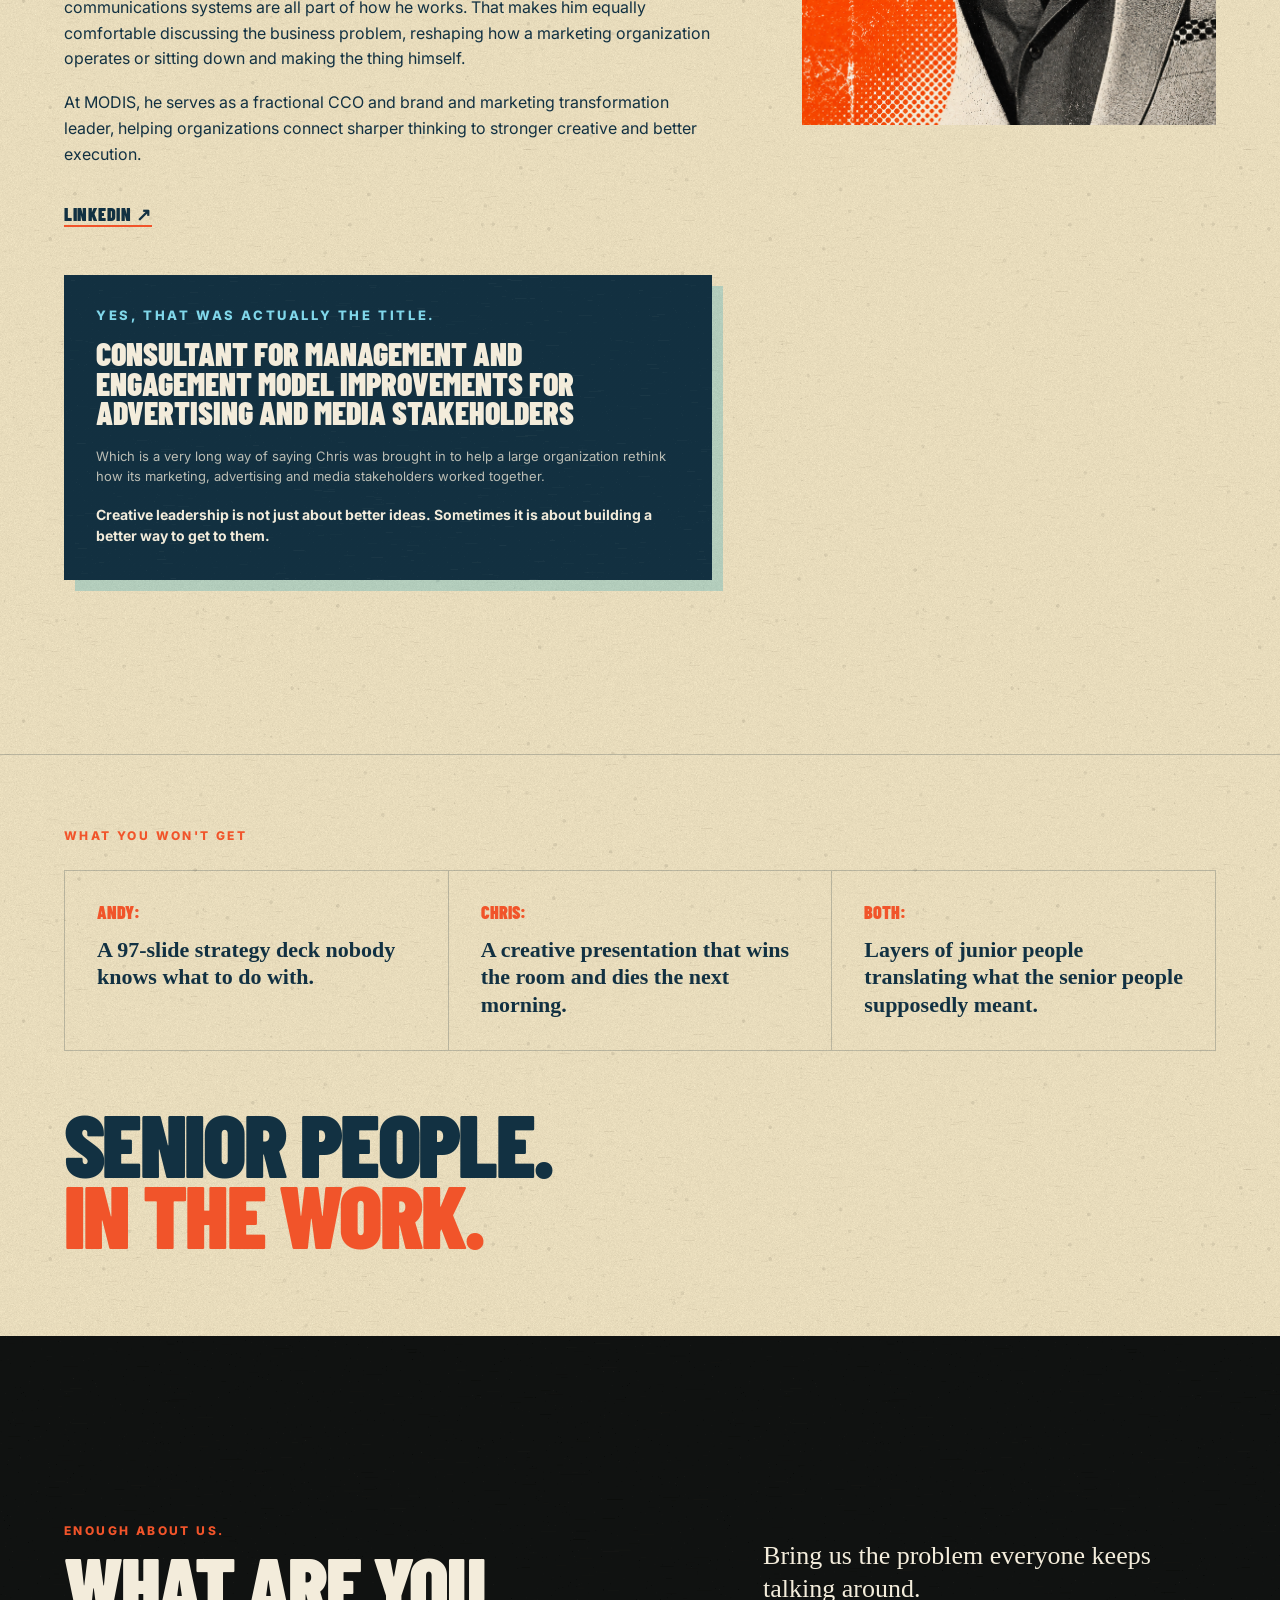
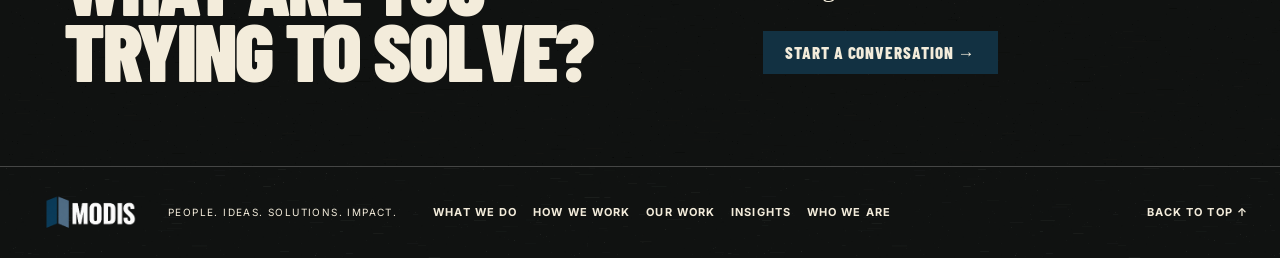
==== commit bba6fd6c: "Replace Who We Are hero with fractions artwork" ====
--- a/about-us.html
+++ b/about-us.html
@@ -93,79 +93,32 @@
       </div>
 
 
-      <div class="about-hero-portraits" aria-label="MODIS founders">
-
-        <img
-          class="about-orbit-art"
-          src="assets/about-fraction-rings.svg"
-          alt=""
-          aria-hidden="true"
+      <div
+        class="about-hero-portraits"
+        aria-label="Two different fractions combining into one stronger whole"
+      >
+
+        <div
+          style="
+            position: absolute;
+            inset: 0;
+            overflow: hidden;
+          "
         >
-
-        <article class="about-hero-founder about-hero-founder-andy">
-
-          <div class="about-hero-founder-image">
-
-            <img
-              src="assets/andy-windham.png"
-              alt="Andy Windham"
-              data-about-parallax
-              data-speed="0.070"
-              data-max="54"
-            >
-
-          </div>
-
-          <div class="about-hero-founder-meta">
-            <strong>ANDY WINDHAM</strong>
-            <span>FRACTIONAL CMO</span>
-          </div>
-
-          <div
-            class="about-margin-note about-margin-note-andy"
-            aria-hidden="true"
+          <img
+            src="assets/technical_waves_abstract_venn_collage.png"
+            alt="Abstract MODIS illustration showing two distinct forces combining into one stronger whole."
+            style="
+              position: absolute;
+              inset: 0;
+              width: 100%;
+              height: 100%;
+              object-fit: cover;
+              object-position: center center;
+              display: block;
+            "
           >
-            STRATEGY<br>
-            ANALYTICS<br>
-            BUSINESS<br>
-            OPERATIONS<br>
-            GROWTH
-          </div>
-
-        </article>
-
-
-        <article class="about-hero-founder about-hero-founder-chris">
-
-          <div class="about-hero-founder-image">
-
-            <img
-              src="assets/christopher-just.png"
-              alt="Christopher Just"
-              data-about-parallax
-              data-speed="0.058"
-              data-max="48"
-            >
-
-          </div>
-
-          <div class="about-hero-founder-meta">
-            <strong>CHRISTOPHER JUST</strong>
-            <span>FRACTIONAL CCO</span>
-          </div>
-
-          <div
-            class="about-margin-note about-margin-note-chris"
-            aria-hidden="true"
-          >
-            BRAND<br>
-            CREATIVE<br>
-            STORY<br>
-            TECHNOLOGY<br>
-            PRODUCTION
-          </div>
-
-        </article>
+        </div>
 
       </div>
 
--- a/about-us.css
+++ b/about-us.css
@@ -55,73 +55,114 @@
 }
 
 
-/* =========================================
-   HERO
-   ========================================= */
+/* =========================
+   ABOUT HERO
+   ========================= */
 
 .about-hero {
+  display: grid;
+  grid-template-columns: 1.05fr 1fr;
+  min-height: 92vh;
+  background: #0a0a0a;
+  color: #f3efe3;
+}
+
+.about-hero__content {
+  display: flex;
+  flex-direction: column;
+  justify-content: center;
+  padding: 7rem 4.5rem 6rem 4.5rem;
+  background: #0a0a0a;
+}
+
+.section-kicker {
+  margin: 0 0 1.25rem 0;
+  font-size: 0.82rem;
+  line-height: 1;
+  letter-spacing: 0.22em;
+  font-weight: 700;
+  color: #ff5a2a;
+  text-transform: uppercase;
+}
+
+.about-hero__headline {
+  margin: 0;
+  font-size: clamp(3.8rem, 7vw, 7.4rem);
+  line-height: 0.92;
+  letter-spacing: -0.03em;
+  font-weight: 900;
+  text-transform: uppercase;
+  color: #f3efe3;
+  max-width: 8ch;
+}
+
+.about-hero__headline span {
+  display: block;
+  color: #ff5a2a;
+}
+
+.about-hero__intro {
+  margin: 2rem 0 0 0;
+  max-width: 15ch;
+  font-family: Georgia, "Times New Roman", serif;
+  font-size: clamp(1.55rem, 2vw, 2.5rem);
+  line-height: 1.08;
+  color: #f3efe3;
+}
+
+.about-hero__visual {
   position: relative;
-  display: grid;
-  grid-template-columns: 43% 57%;
-  min-height: 820px;
+  min-height: 560px;
   overflow: hidden;
-  border-bottom: 1px solid rgba(243,236,219,.12);
-}
-
-.about-hero::after {
+  background: #111;
+}
+
+.about-hero__visual img {
+  width: 100%;
+  height: 100%;
+  object-fit: cover;
+  object-position: center center;
+  display: block;
+}
+
+/* Optional subtle depth */
+.about-hero__visual::after {
   content: "";
   position: absolute;
-  inset: auto 0 0;
-  height: 160px;
-  z-index: 1;
+  inset: 0;
   pointer-events: none;
-  background:
-    linear-gradient(
-      180deg,
-      transparent,
-      rgba(0,0,0,.44)
-    );
-}
-
-.about-hero-copy {
-  position: relative;
-  z-index: 5;
-  align-self: center;
-  padding: 96px 46px 88px 5vw;
-}
-
-.about-hero-copy h1 {
-  max-width: 760px;
-  margin: 0 0 30px;
-  color: var(--paper);
-  font-size: clamp(72px, 7.1vw, 118px);
-  line-height: .80;
-}
-
-.about-hero-copy h1 span {
-  display: block;
-  color: var(--orange);
-}
-
-.about-hero-thesis {
-  max-width: 650px;
-  margin: 0 0 24px;
-  color: var(--paper);
-  font-family: Georgia, "Times New Roman", serif !important;
-  font-size: clamp(25px, 2.1vw, 38px);
-  line-height: 1.12;
-}
-
-.about-hero-thesis strong {
-  color: var(--paper);
-}
-
-.about-hero-body {
-  max-width: 620px;
-  margin: 0 0 30px;
-  color: rgba(243,236,219,.80);
-  font-size: 15px;
-  line-height: 1.58;
+  box-shadow: inset 0 0 60px rgba(0,0,0,0.28);
+}
+
+/* =========================
+   MOBILE
+   ========================= */
+
+@media (max-width: 980px) {
+  .about-hero {
+    grid-template-columns: 1fr;
+    min-height: auto;
+  }
+
+  .about-hero__content {
+    order: 1;
+    padding: 5rem 1.5rem 2.5rem 1.5rem;
+  }
+
+  .about-hero__visual {
+    order: 2;
+    min-height: 320px;
+  }
+
+  .about-hero__headline {
+    max-width: 100%;
+    font-size: clamp(3rem, 13vw, 5.2rem);
+  }
+
+  .about-hero__intro {
+    max-width: 100%;
+    font-size: clamp(1.35rem, 5vw, 2rem);
+  }
 }
 
 
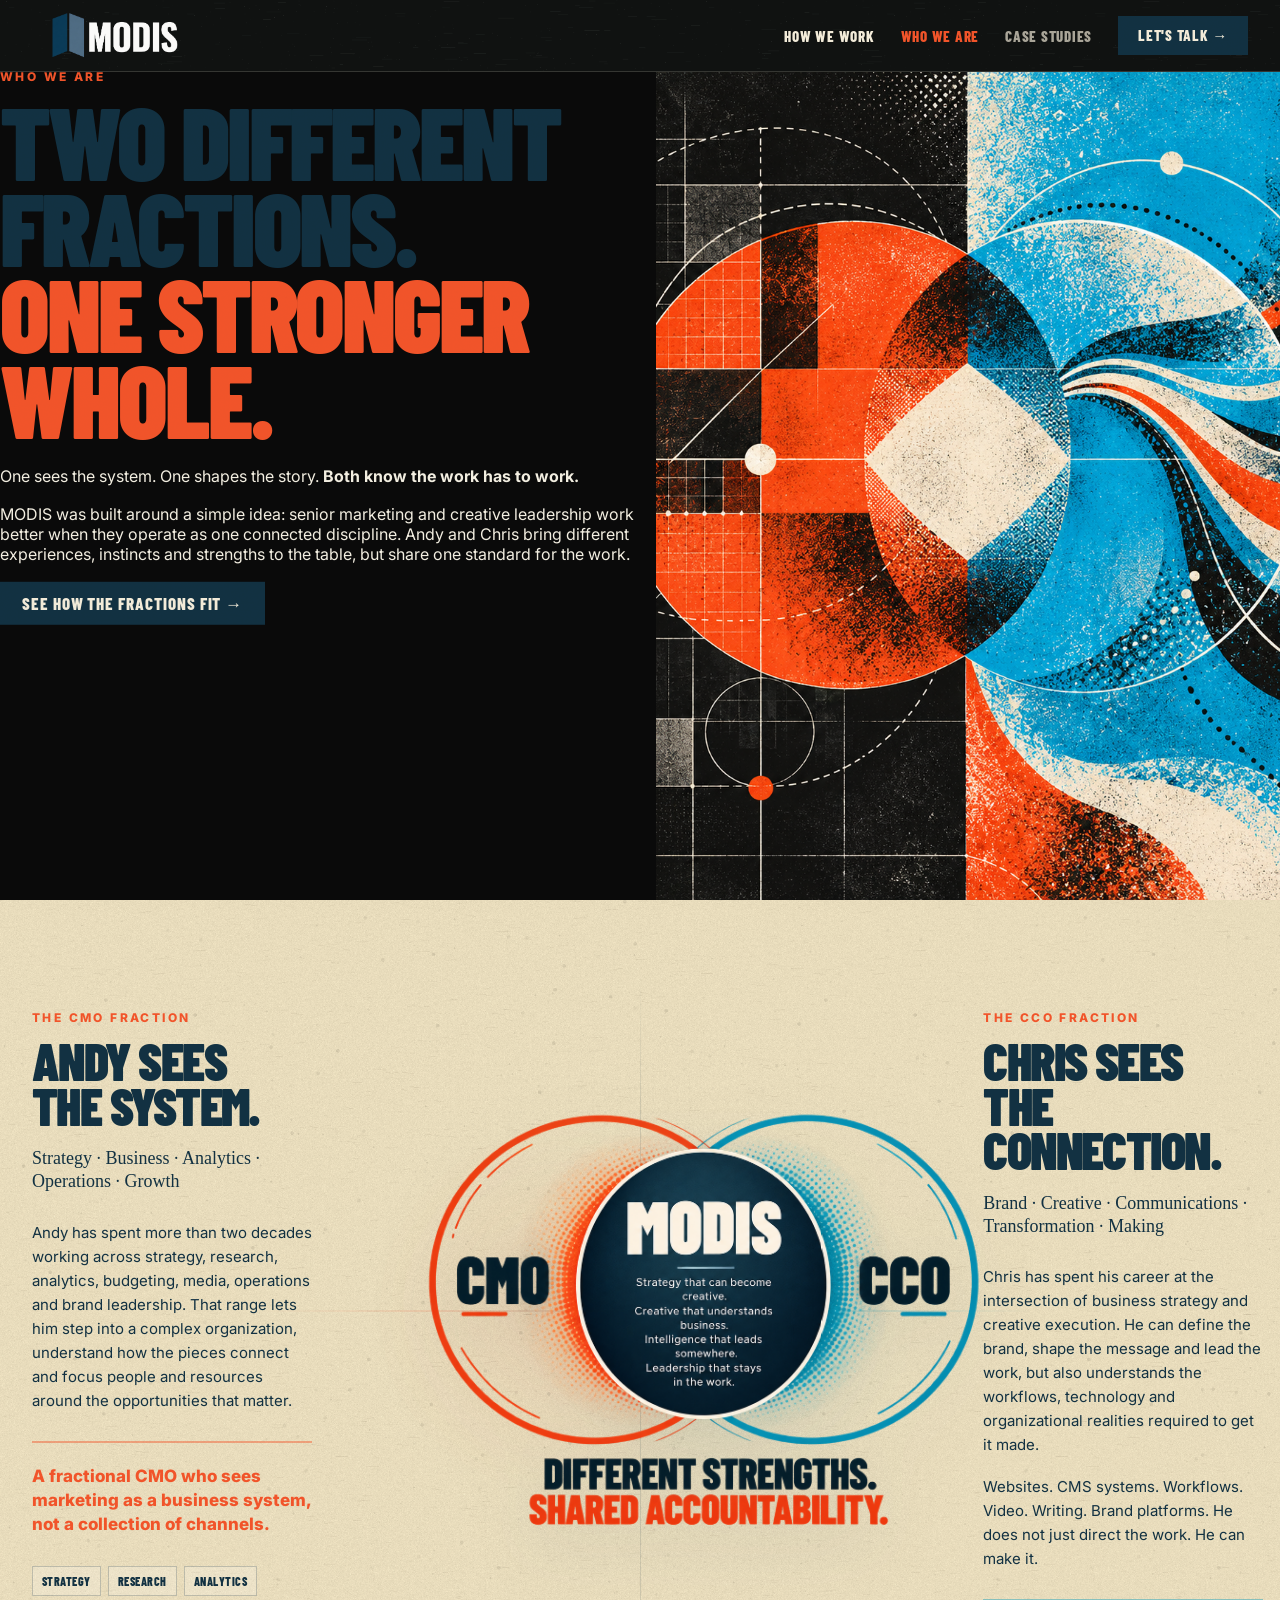
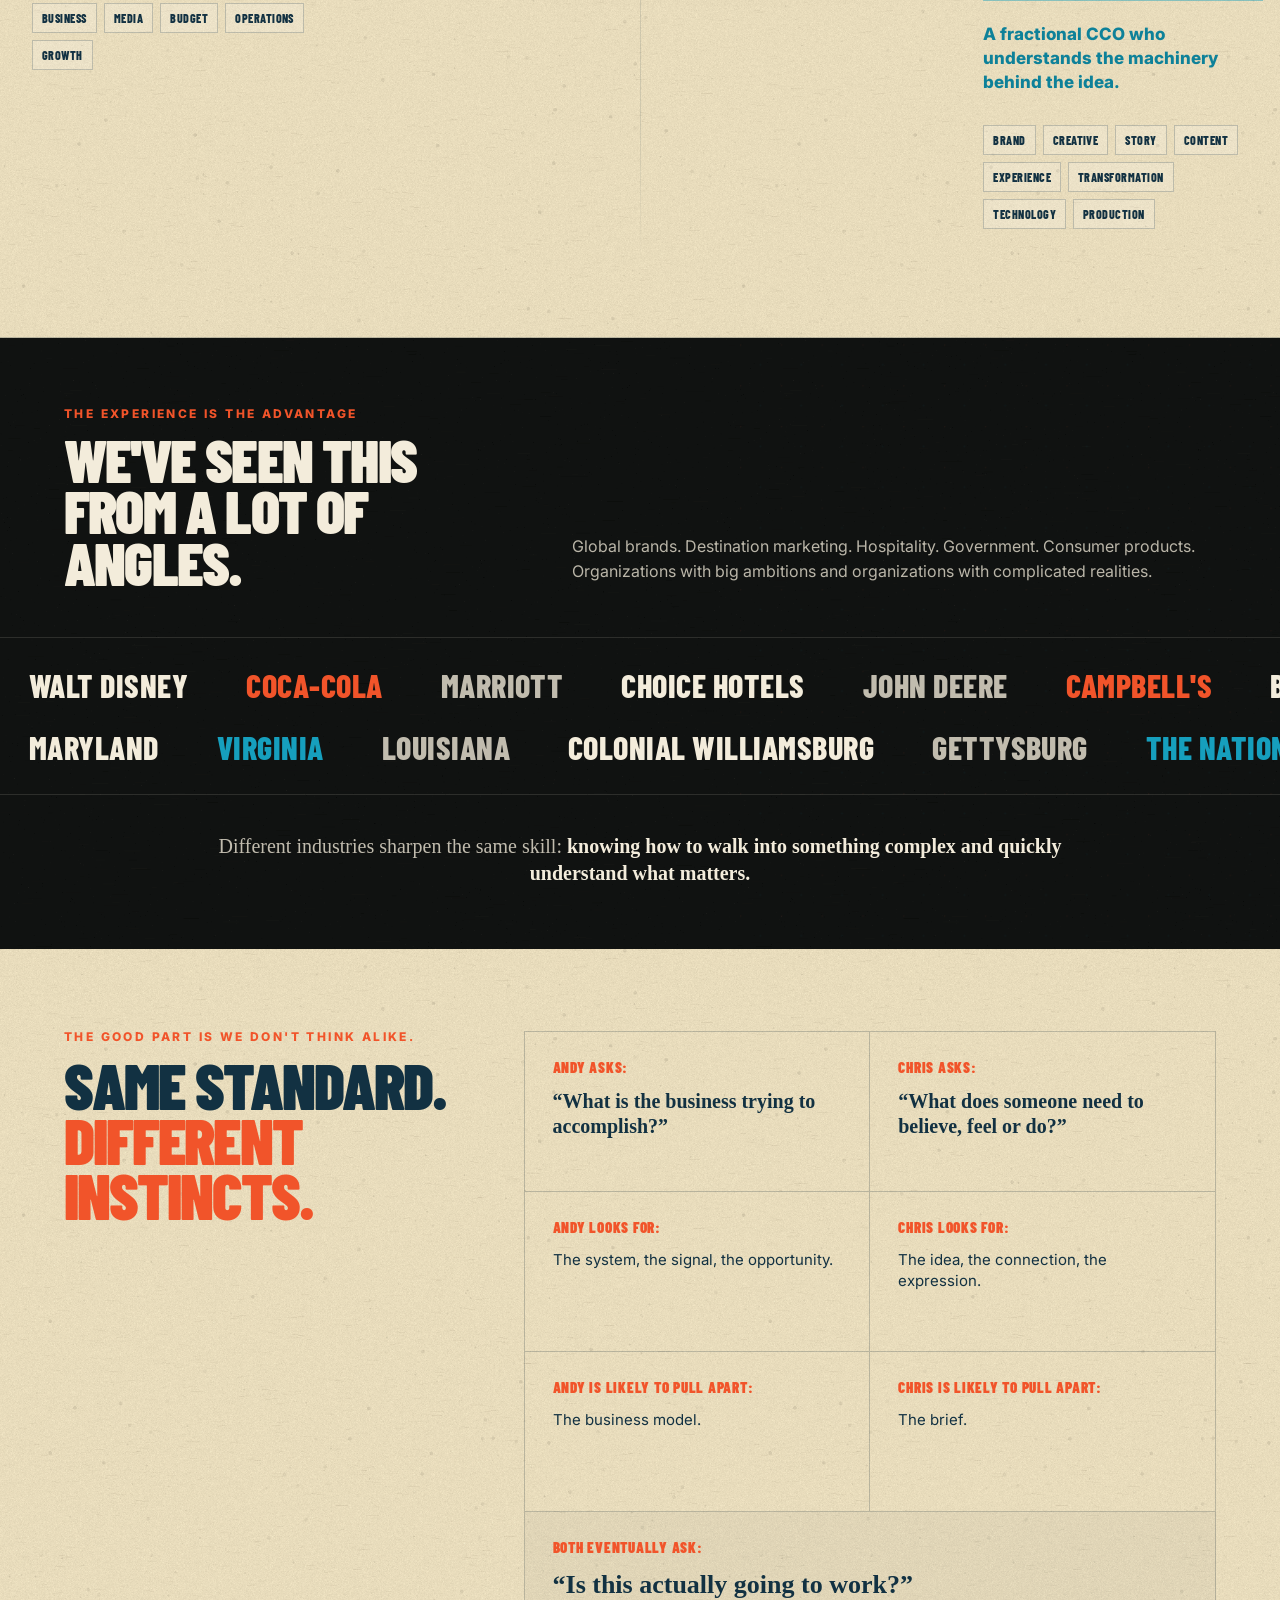
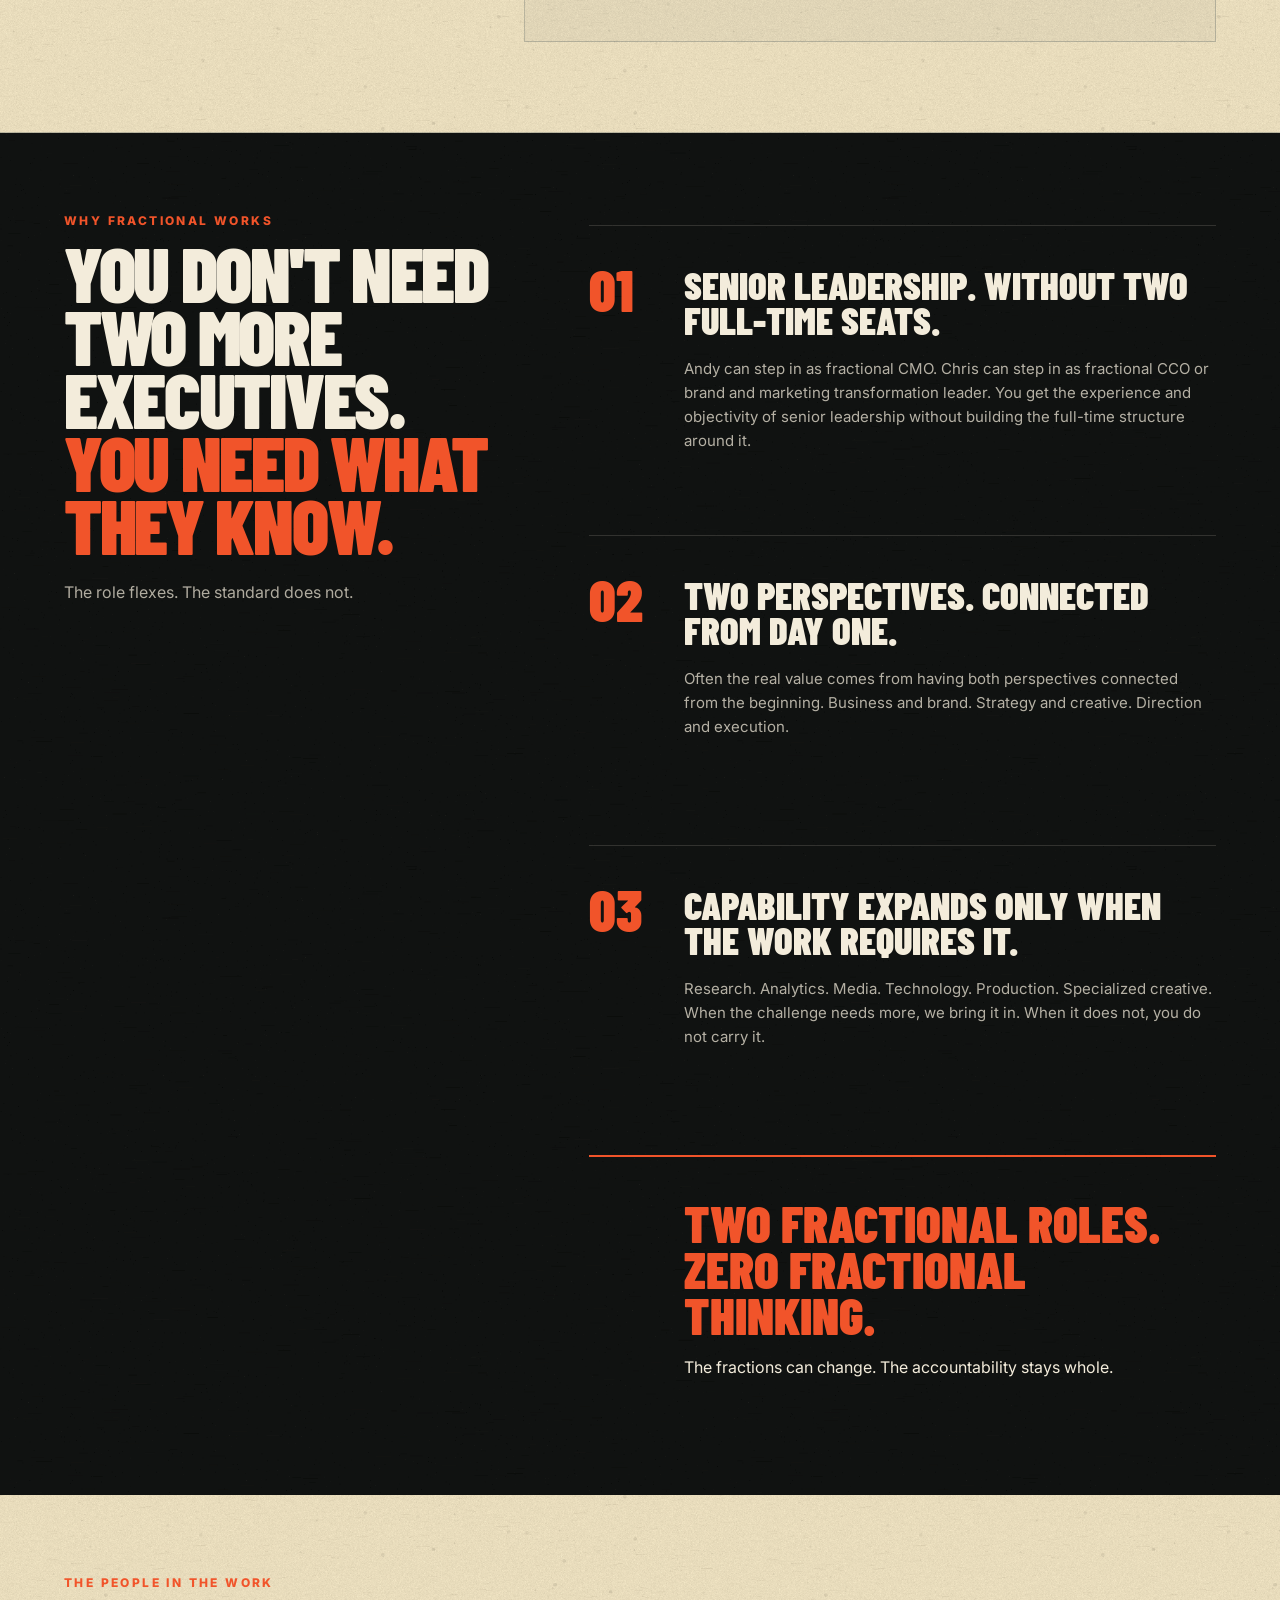
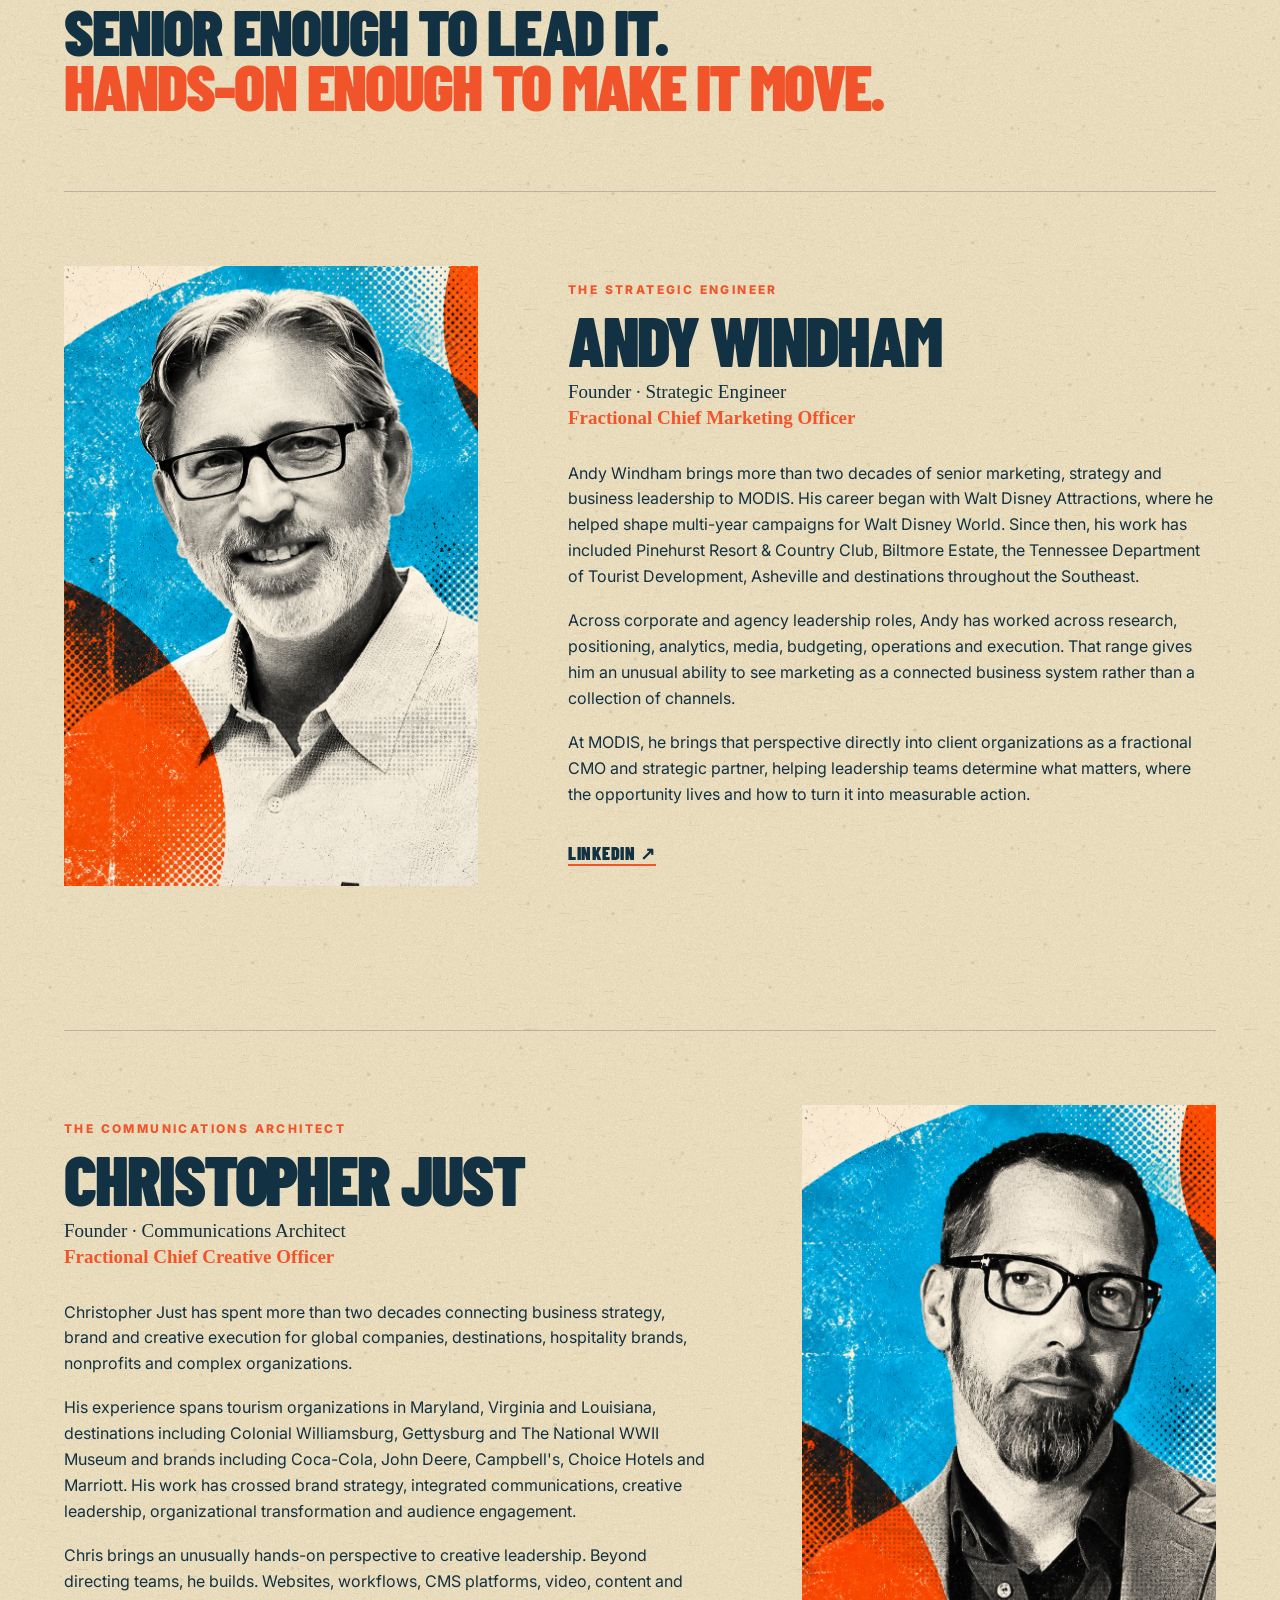
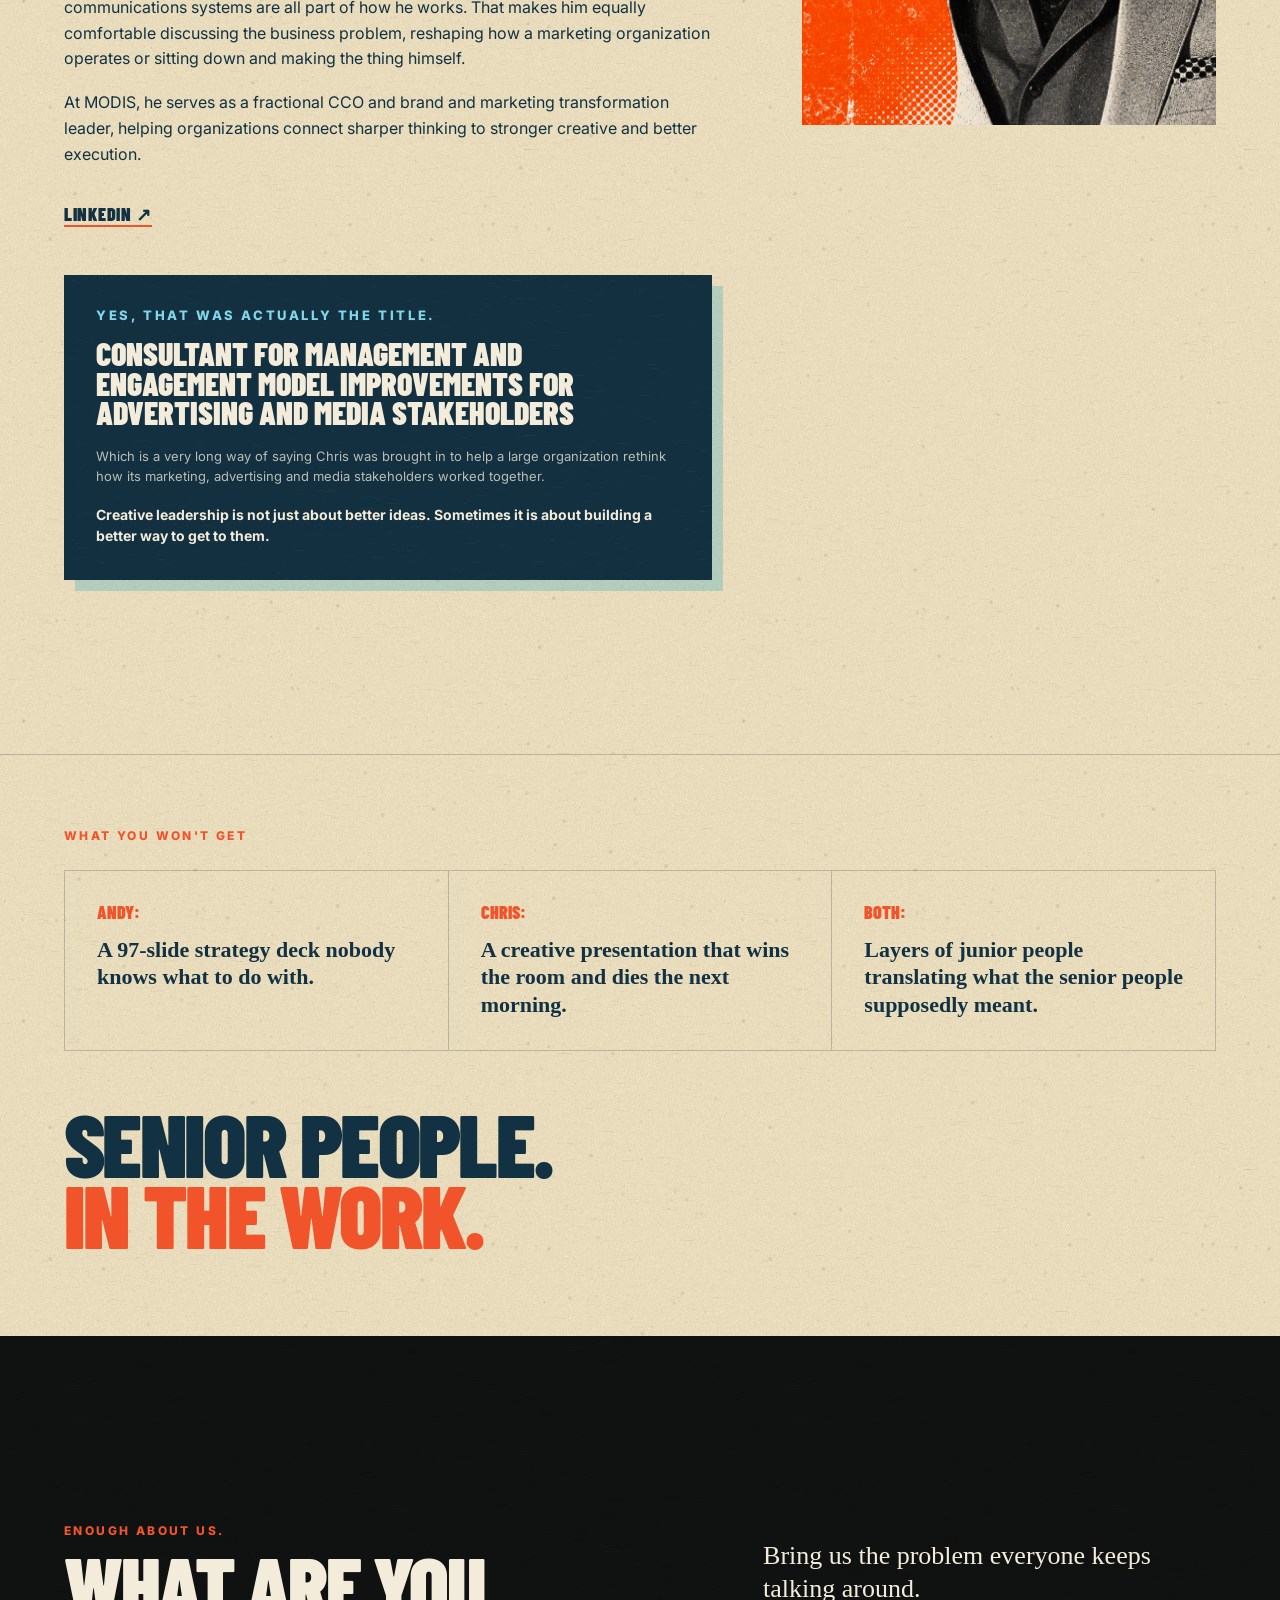
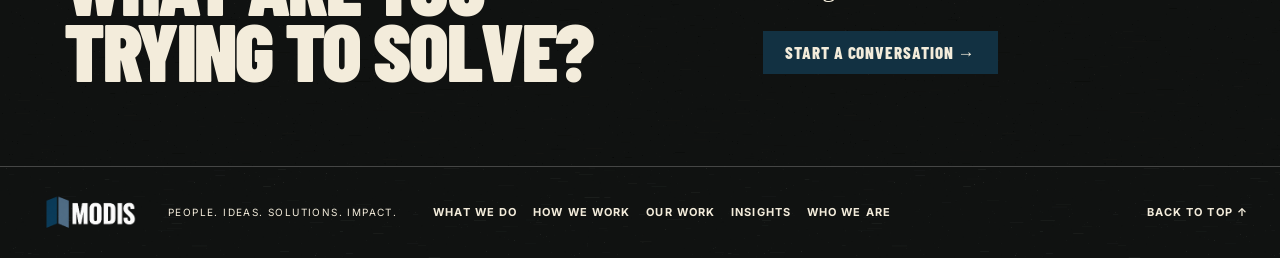
==== commit 264338ad: "Simplify and unify MODIS navigation" ====
--- a/about-us.html
+++ b/about-us.html
@@ -45,12 +45,16 @@
     </button>
 
     <nav class="site-nav" aria-label="Primary navigation">
-      <a href="index.html#services">WHAT WE DO</a>
       <a href="how-we-work.html">HOW WE WORK</a>
-      <a href="index.html#work">OUR WORK</a>
-      <a href="index.html#insights">INSIGHTS</a>
       <a class="active" href="about-us.html">WHO WE ARE</a>
-      <a class="btn small" href="#contact">SPEAK TO THE TEAM →</a>
+      <a
+        class="nav-placeholder"
+        href="#"
+        aria-disabled="true"
+        tabindex="-1"
+        style="pointer-events:none; opacity:.68;"
+      >CASE STUDIES</a>
+      <a class="btn small" href="mailto:info@modismarketing.com">LET'S TALK →</a>
     </nav>
 
   </header>
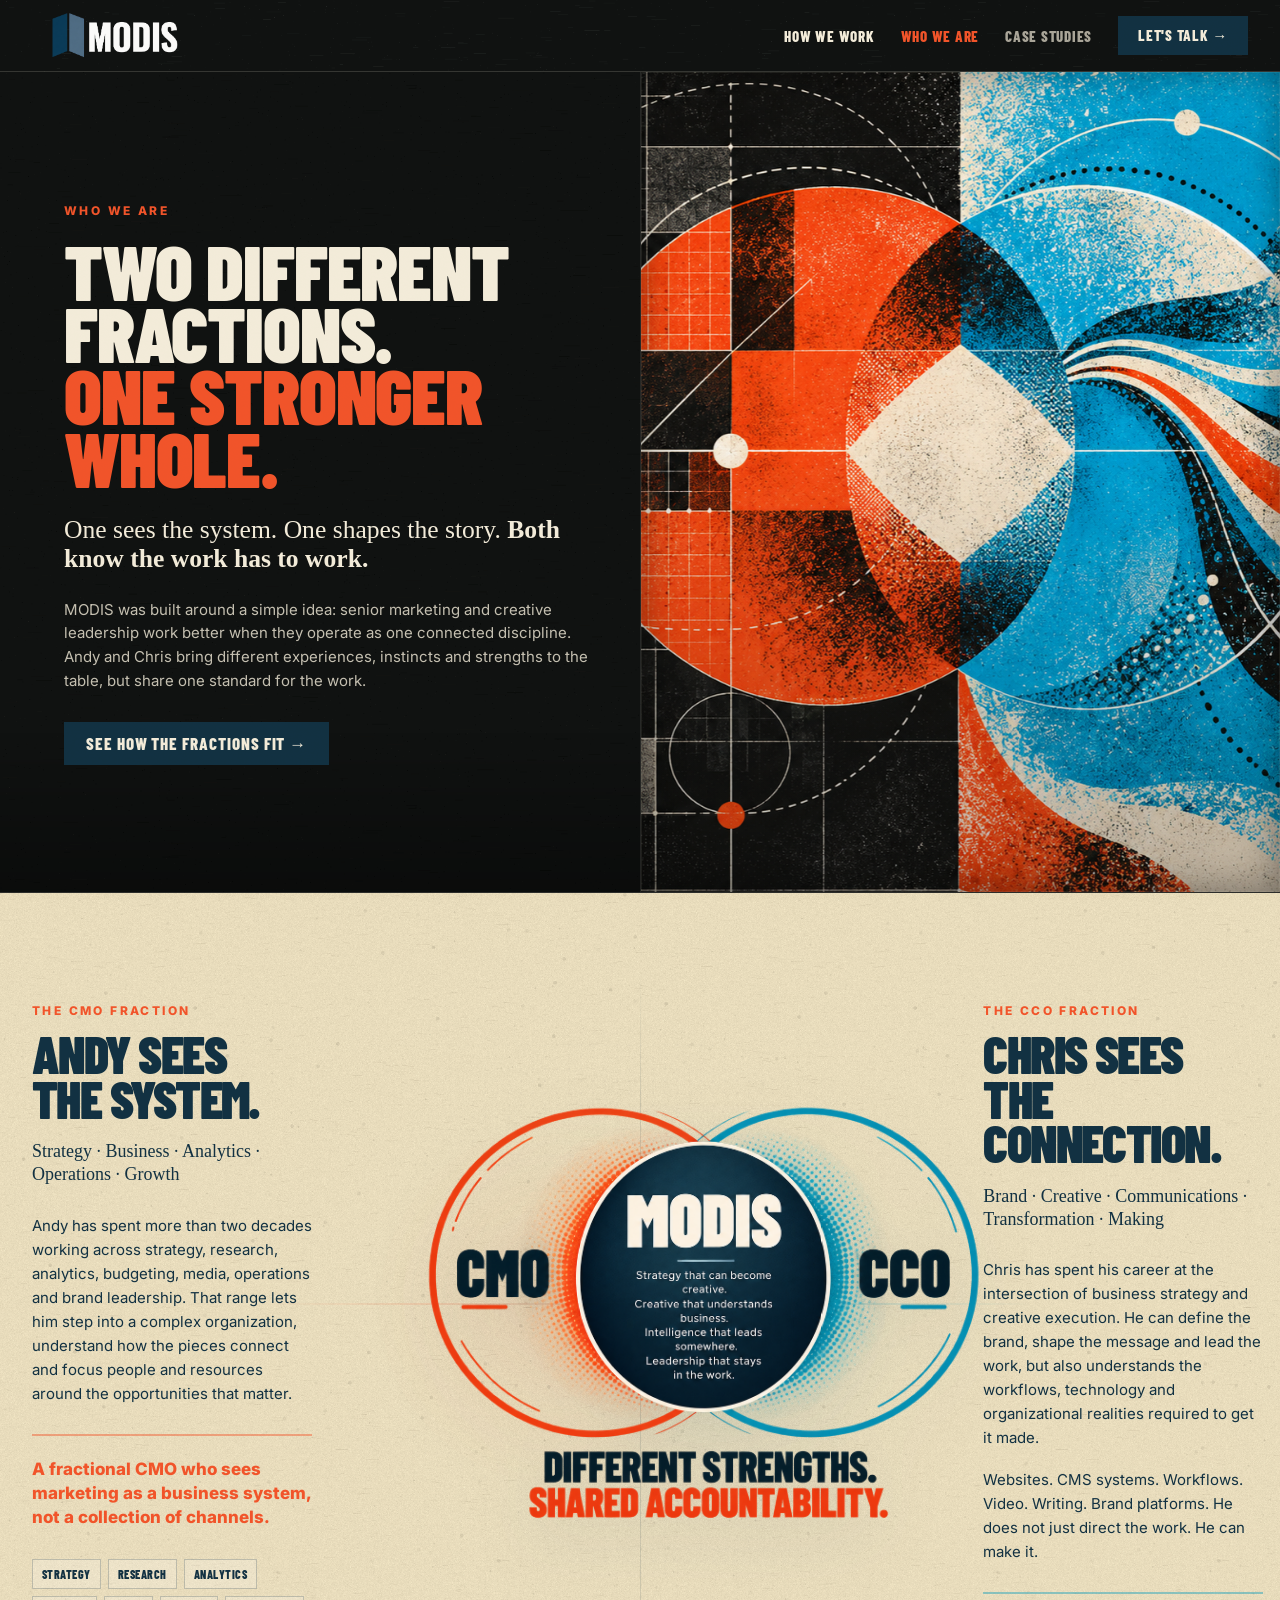
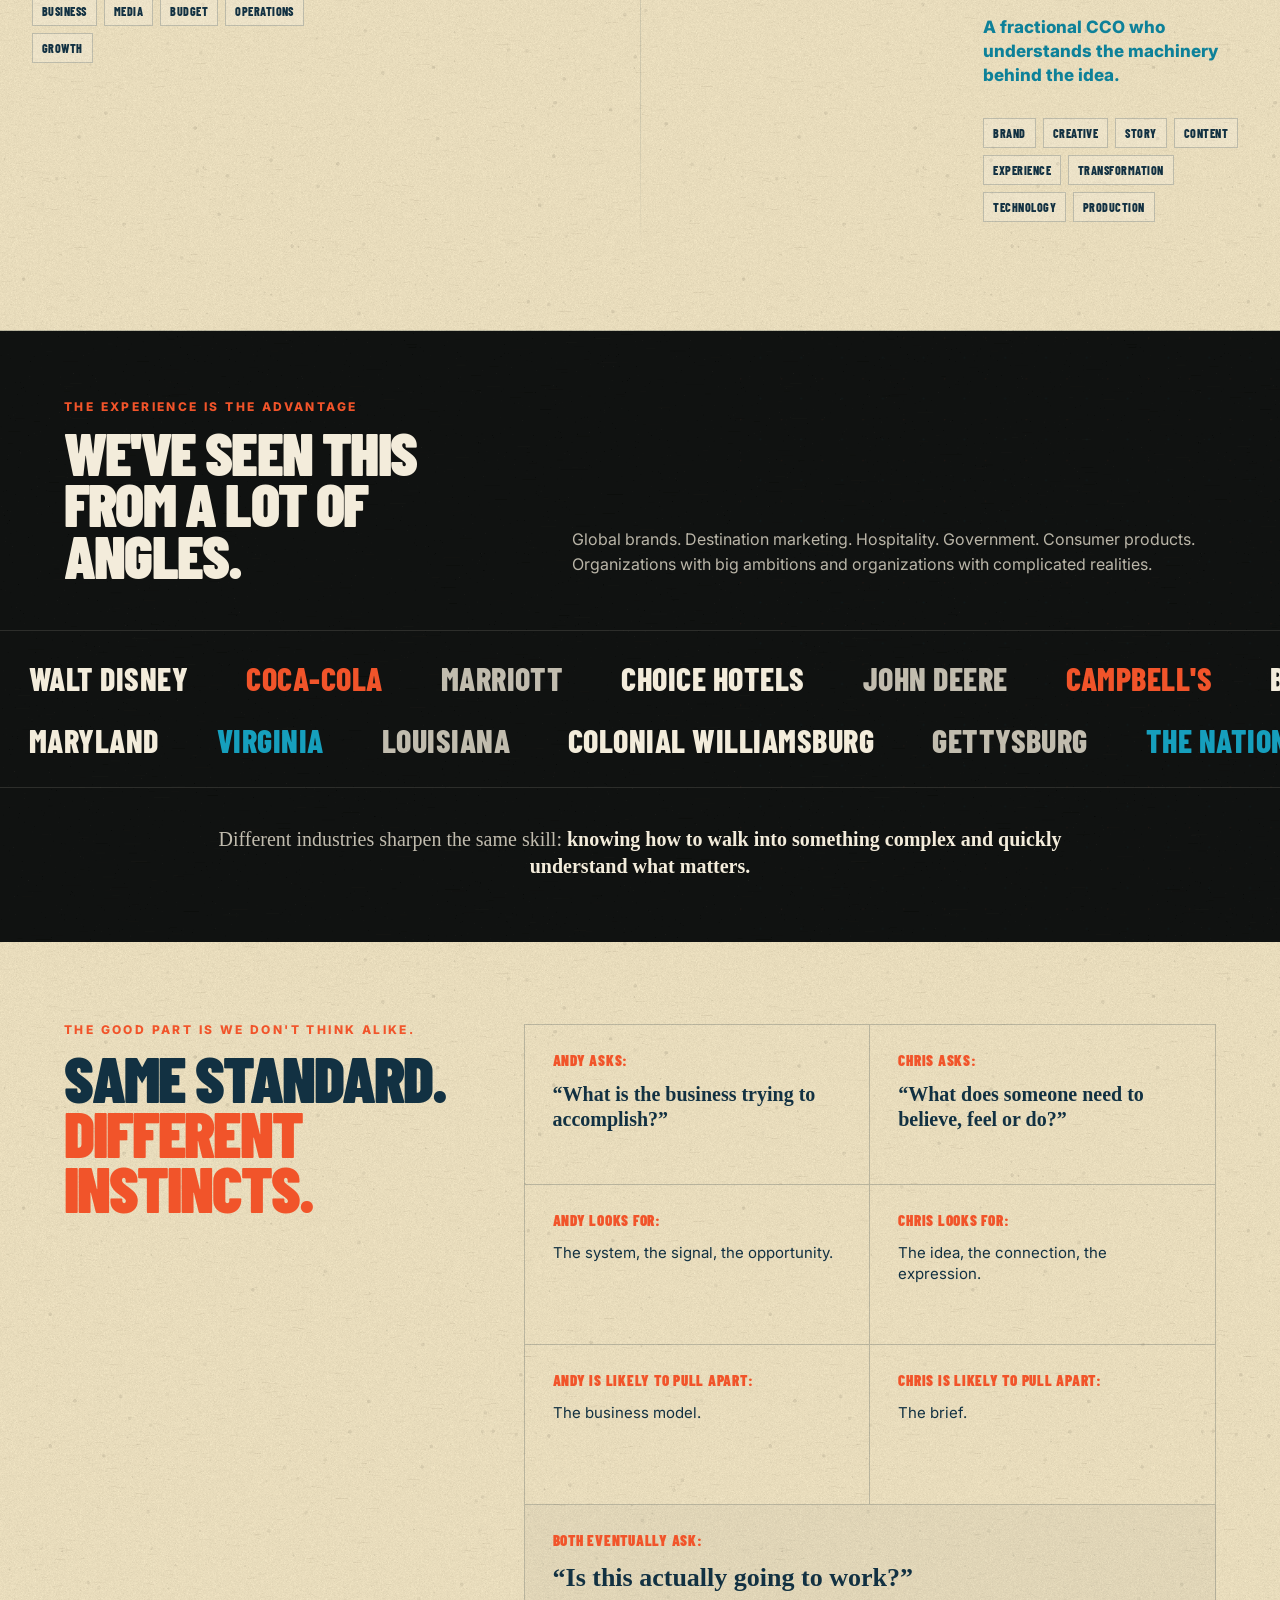
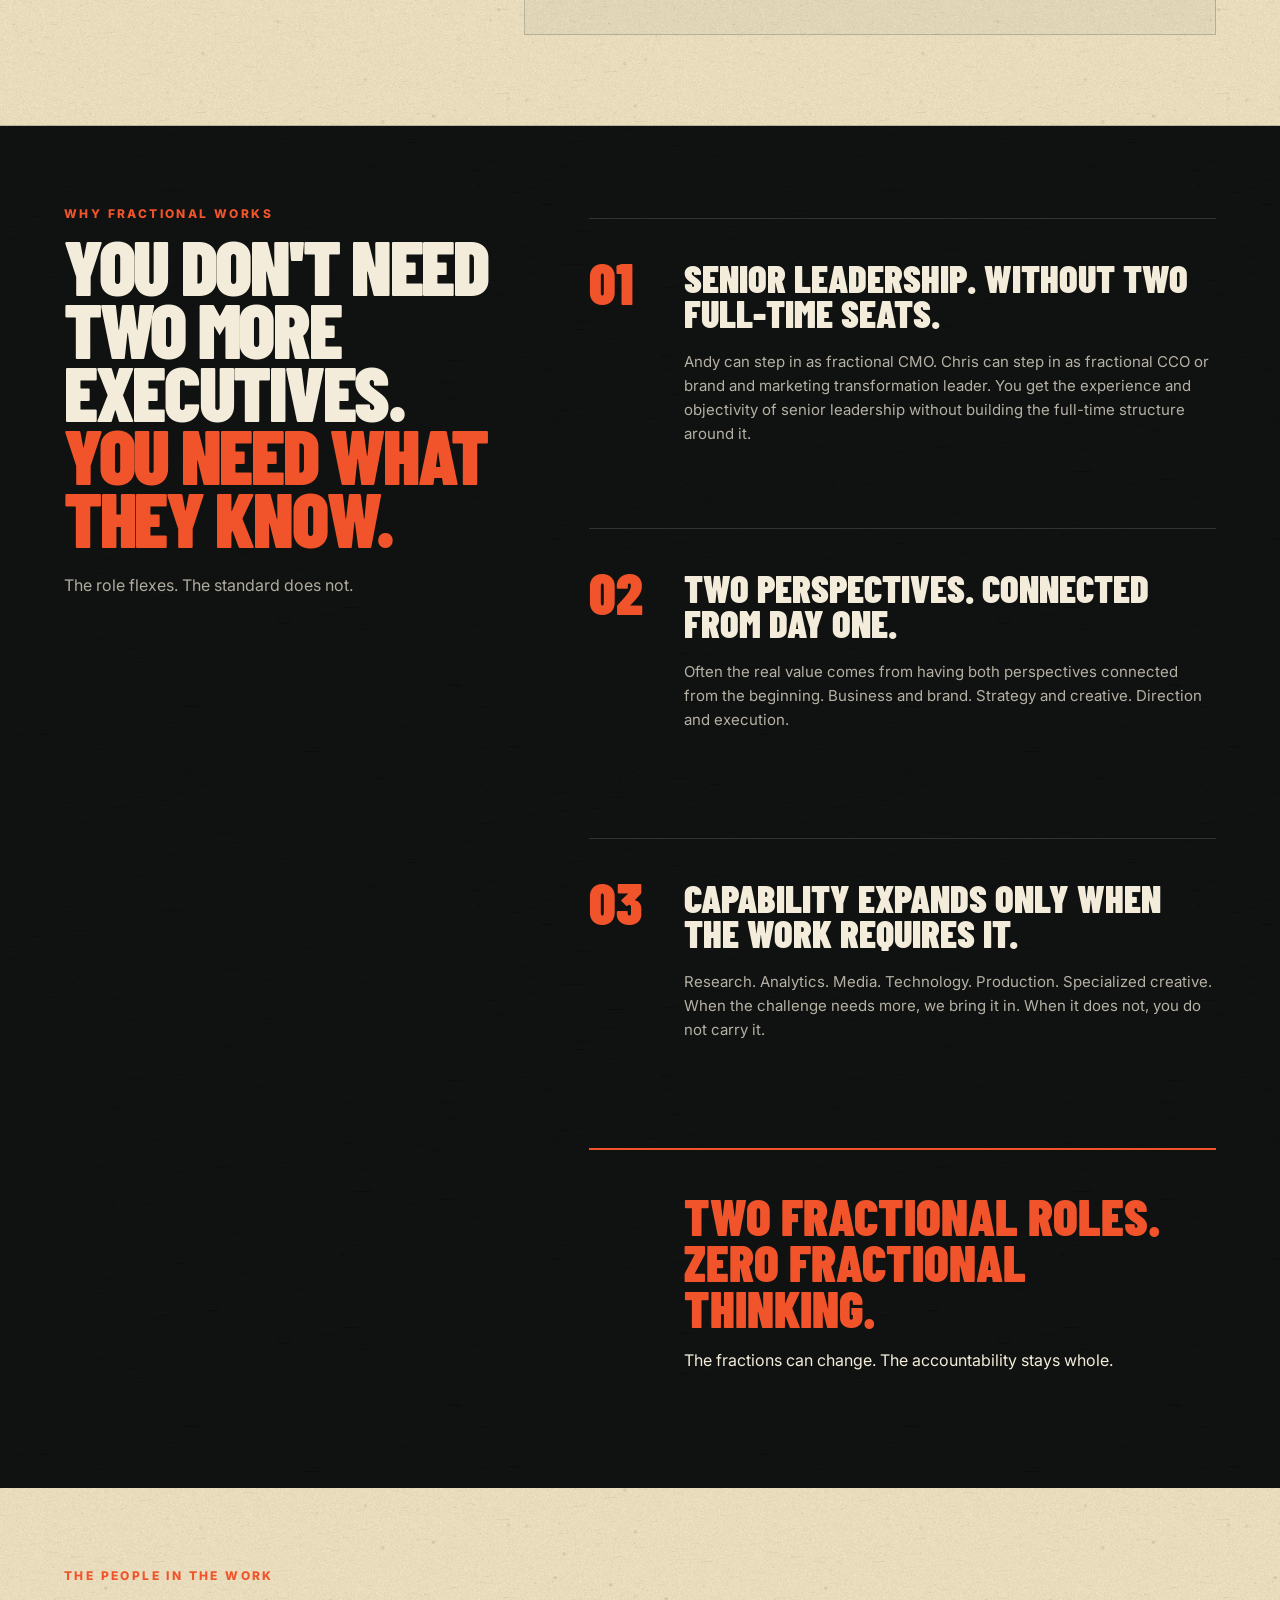
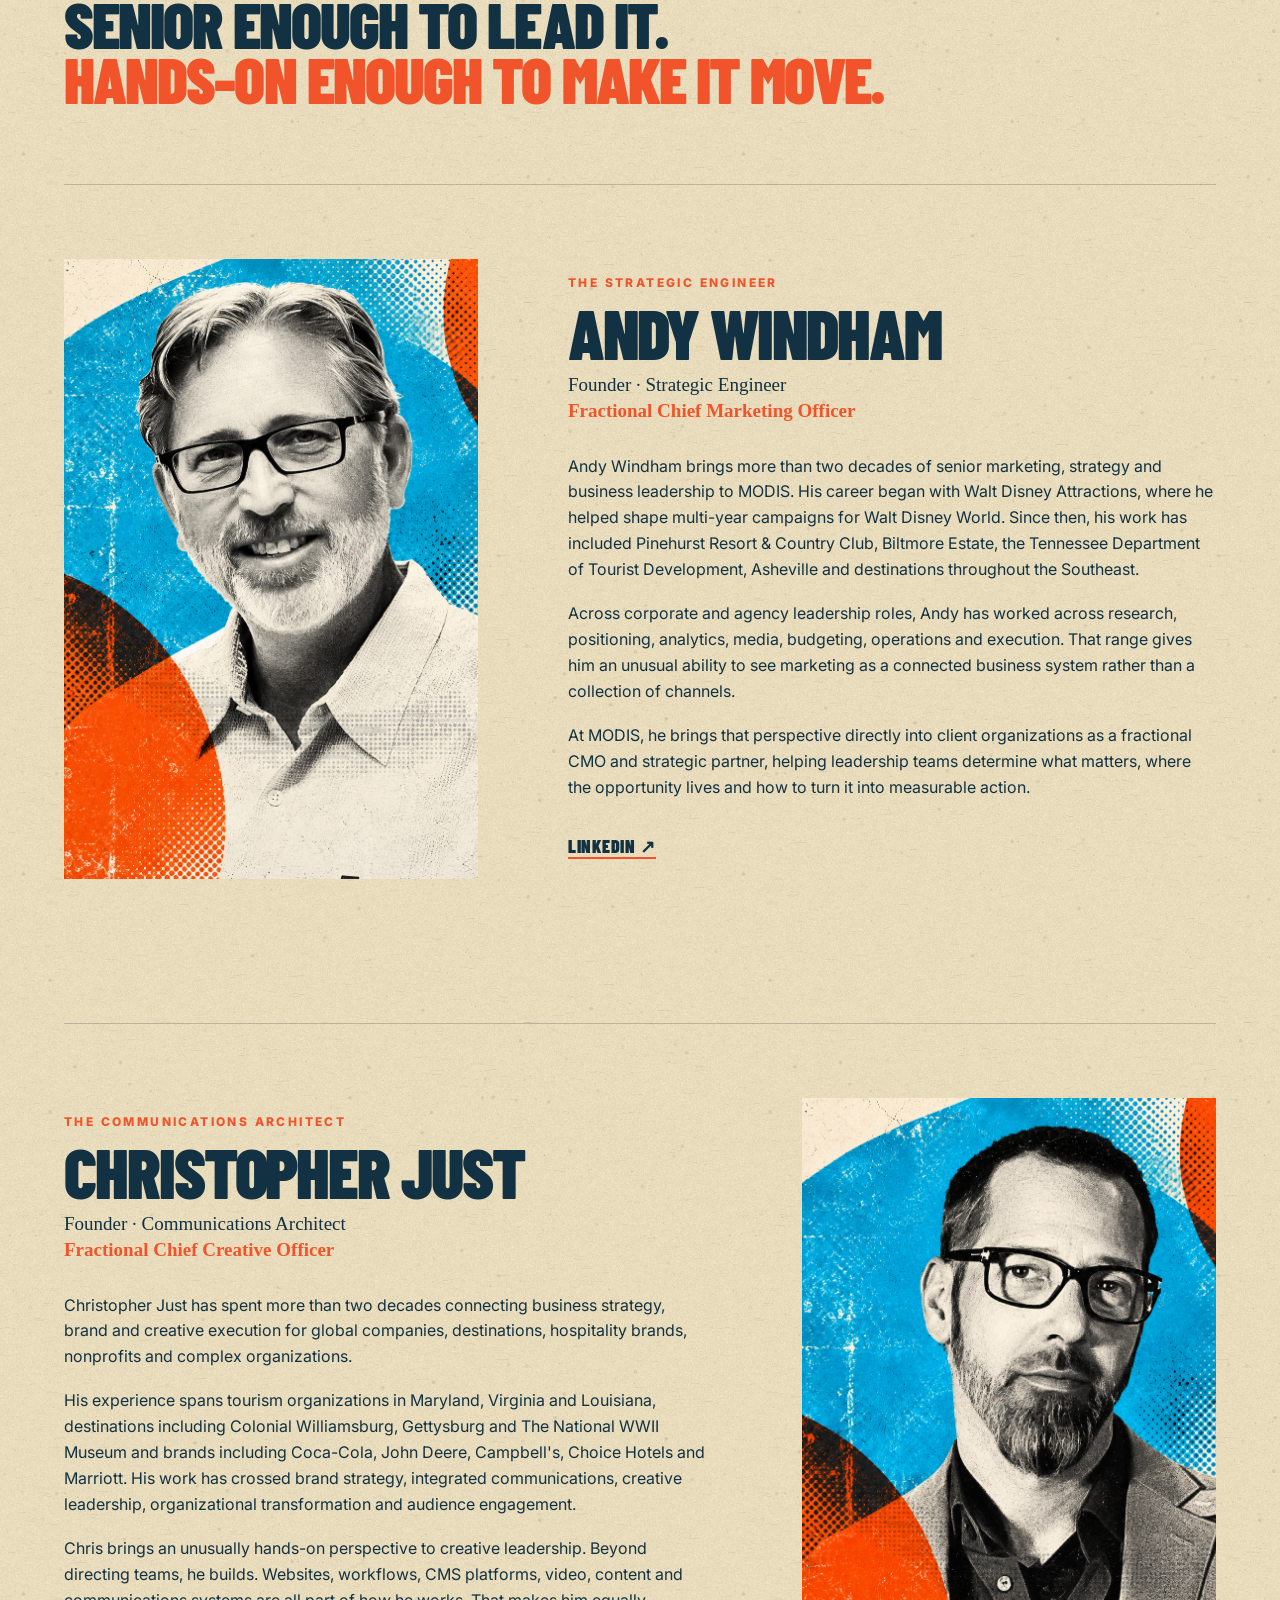
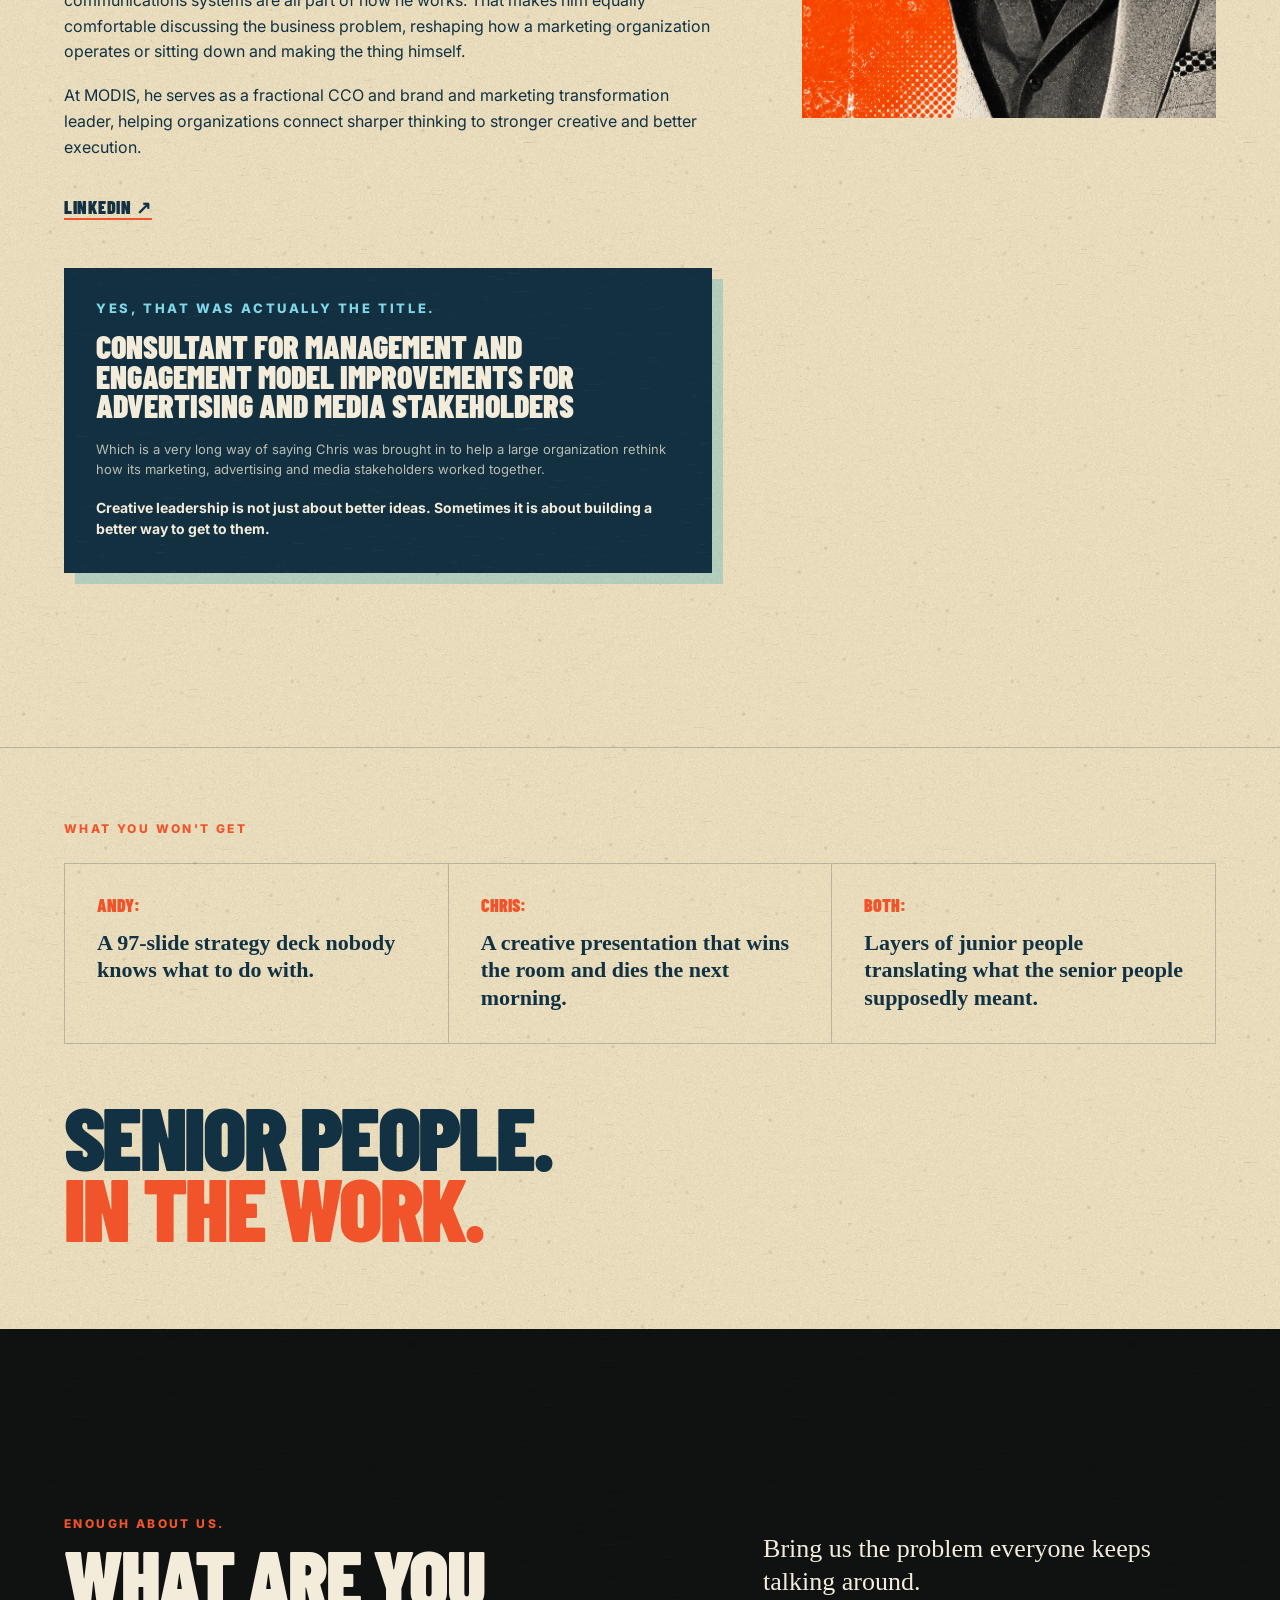
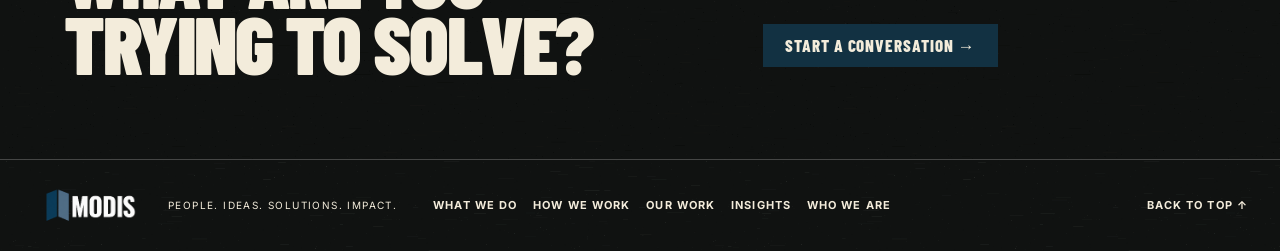
==== commit 02fc261e: "Refine Who We Are hero spacing and image treatment" ====
--- a/about-us.html
+++ b/about-us.html
@@ -64,11 +64,7 @@
 
     <section class="about-hero about-dark">
 
-      <div
-        class="about-hero-copy"
-        data-about-parallax
-        data-speed="0.035"
-      >
+      <div class="about-hero-copy">
 
         <p class="kicker">WHO WE ARE</p>
 
@@ -102,26 +98,17 @@
         aria-label="Two different fractions combining into one stronger whole"
       >
 
-        <div
-          style="
-            position: absolute;
-            inset: 0;
-            overflow: hidden;
-          "
-        >
+        <div class="about-hero-art-shell">
+
           <img
+            class="about-hero-art-image"
             src="assets/technical_waves_abstract_venn_collage.png"
             alt="Abstract MODIS illustration showing two distinct forces combining into one stronger whole."
-            style="
-              position: absolute;
-              inset: 0;
-              width: 100%;
-              height: 100%;
-              object-fit: cover;
-              object-position: center center;
-              display: block;
-            "
+            data-about-parallax
+            data-speed="0.055"
+            data-max="42"
           >
+
         </div>
 
       </div>
--- a/about-us.css
+++ b/about-us.css
@@ -55,244 +55,143 @@
 }
 
 
-/* =========================
-   ABOUT HERO
-   ========================= */
+/* =========================================
+   HERO
+   ========================================= */
 
 .about-hero {
+  position: relative;
   display: grid;
-  grid-template-columns: 1.05fr 1fr;
-  min-height: 92vh;
-  background: #0a0a0a;
-  color: #f3efe3;
-}
-
-.about-hero__content {
-  display: flex;
-  flex-direction: column;
-  justify-content: center;
-  padding: 7rem 4.5rem 6rem 4.5rem;
-  background: #0a0a0a;
-}
-
-.section-kicker {
-  margin: 0 0 1.25rem 0;
-  font-size: 0.82rem;
-  line-height: 1;
-  letter-spacing: 0.22em;
-  font-weight: 700;
-  color: #ff5a2a;
-  text-transform: uppercase;
-}
-
-.about-hero__headline {
-  margin: 0;
-  font-size: clamp(3.8rem, 7vw, 7.4rem);
-  line-height: 0.92;
-  letter-spacing: -0.03em;
-  font-weight: 900;
-  text-transform: uppercase;
-  color: #f3efe3;
-  max-width: 8ch;
-}
-
-.about-hero__headline span {
-  display: block;
-  color: #ff5a2a;
-}
-
-.about-hero__intro {
-  margin: 2rem 0 0 0;
-  max-width: 15ch;
-  font-family: Georgia, "Times New Roman", serif;
-  font-size: clamp(1.55rem, 2vw, 2.5rem);
-  line-height: 1.08;
-  color: #f3efe3;
-}
-
-.about-hero__visual {
-  position: relative;
-  min-height: 560px;
+  grid-template-columns: 50% 50%;
+  min-height: 820px;
   overflow: hidden;
-  background: #111;
-}
-
-.about-hero__visual img {
-  width: 100%;
-  height: 100%;
-  object-fit: cover;
-  object-position: center center;
-  display: block;
-}
-
-/* Optional subtle depth */
-.about-hero__visual::after {
+  border-bottom: 1px solid rgba(243,236,219,.12);
+}
+
+.about-hero::after {
   content: "";
   position: absolute;
-  inset: 0;
+  inset: auto 0 0;
+  height: 160px;
+  z-index: 1;
   pointer-events: none;
-  box-shadow: inset 0 0 60px rgba(0,0,0,0.28);
-}
-
-/* =========================
-   MOBILE
-   ========================= */
-
-@media (max-width: 980px) {
-  .about-hero {
-    grid-template-columns: 1fr;
-    min-height: auto;
-  }
-
-  .about-hero__content {
-    order: 1;
-    padding: 5rem 1.5rem 2.5rem 1.5rem;
-  }
-
-  .about-hero__visual {
-    order: 2;
-    min-height: 320px;
-  }
-
-  .about-hero__headline {
-    max-width: 100%;
-    font-size: clamp(3rem, 13vw, 5.2rem);
-  }
-
-  .about-hero__intro {
-    max-width: 100%;
-    font-size: clamp(1.35rem, 5vw, 2rem);
-  }
-}
-
-
-/* =========================================
-   HERO PORTRAITS
+  background:
+    linear-gradient(
+      180deg,
+      transparent,
+      rgba(0,0,0,.32)
+    );
+}
+
+.about-hero-copy {
+  position: relative;
+  z-index: 5;
+  align-self: center;
+
+  /* Match the left inset used throughout the site */
+  padding:
+    88px
+    clamp(42px, 4vw, 74px)
+    82px
+    max(5vw, 58px);
+
+  box-sizing: border-box;
+}
+
+.about-hero-copy .kicker {
+  margin-bottom: 22px;
+  color: var(--orange);
+}
+
+.about-hero-copy h1 {
+  max-width: 760px;
+  margin: 0 0 28px;
+
+  /* Cream on dark, matching the other dark sections */
+  color: var(--paper) !important;
+
+  font-size: clamp(68px, 6.1vw, 108px);
+  line-height: .80;
+  letter-spacing: -.015em;
+}
+
+.about-hero-copy h1 span {
+  display: block;
+  color: var(--orange) !important;
+}
+
+.about-hero-thesis {
+  max-width: 650px;
+  margin: 0 0 24px;
+  color: var(--paper);
+  font-family: Georgia, "Times New Roman", serif !important;
+  font-size: clamp(24px, 2vw, 36px);
+  line-height: 1.12;
+}
+
+.about-hero-thesis strong {
+  color: var(--paper);
+}
+
+.about-hero-body {
+  max-width: 650px;
+  margin: 0 0 30px;
+  color: rgba(243,236,219,.80);
+  font-size: 15px;
+  line-height: 1.58;
+}
+
+
+/* =========================================
+   HERO ART
    ========================================= */
 
 .about-hero-portraits {
   position: relative;
   z-index: 3;
-  display: grid;
-  grid-template-columns: 1fr 1fr;
   min-width: 0;
   min-height: 820px;
   overflow: hidden;
-}
-
-.about-orbit-art {
-  position: absolute;
-  left: 50%;
-  top: 47%;
-  width: 780px;
-  height: 780px;
-  max-width: none;
-  z-index: 0;
-  pointer-events: none;
-  opacity: .58;
-  transform: translate(-50%, -50%) rotate(-9deg);
-}
-
-.about-hero-founder {
-  position: relative;
-  z-index: 2;
-  min-width: 0;
-  overflow: hidden;
-  border-left: 1px solid rgba(243,236,219,.14);
-}
-
-.about-hero-founder-image {
+  border-left: 1px solid rgba(243,236,219,.10);
+}
+
+.about-hero-art-shell {
   position: absolute;
   inset: 0;
   overflow: hidden;
-}
-
-.about-hero-founder-image::after {
+  background: #111;
+}
+
+.about-hero-art-shell::after {
   content: "";
   position: absolute;
   inset: 0;
   z-index: 3;
   pointer-events: none;
+
+  /* Same kind of image treatment used elsewhere */
   background:
     linear-gradient(
       180deg,
-      rgba(8,10,9,.04) 40%,
-      rgba(8,10,9,.86) 100%
+      rgba(8,10,9,.02) 45%,
+      rgba(8,10,9,.24) 100%
     );
+
   box-shadow:
-    inset 0 0 0 1px rgba(243,236,219,.06),
-    inset 0 0 38px rgba(0,0,0,.35);
-}
-
-.about-hero-founder-image img {
+    inset 0 0 0 1px rgba(243,236,219,.08),
+    inset 0 0 42px rgba(0,0,0,.42);
+}
+
+.about-hero-art-image {
   position: absolute;
   inset: -6%;
   width: 112%;
   height: 112%;
+  max-width: none;
+  display: block;
   object-fit: cover;
+  object-position: center center;
   will-change: transform;
-}
-
-.about-hero-founder-andy .about-hero-founder-image img {
-  object-position: center 13%;
-}
-
-.about-hero-founder-chris .about-hero-founder-image img {
-  object-position: center 10%;
-}
-
-.about-hero-founder-meta {
-  position: absolute;
-  z-index: 5;
-  left: 30px;
-  right: 30px;
-  bottom: 34px;
-}
-
-.about-hero-founder-meta strong {
-  display: block;
-  color: var(--paper);
-  font-family: "Barlow Condensed", sans-serif;
-  font-size: clamp(25px, 2.3vw, 38px);
-  font-weight: 900;
-  line-height: .9;
-}
-
-.about-hero-founder-meta span {
-  display: block;
-  margin-top: 7px;
-  color: var(--orange);
-  font-family: "Barlow Condensed", sans-serif;
-  font-size: 17px;
-  font-weight: 900;
-  letter-spacing: .06em;
-}
-
-.about-hero-founder-chris .about-hero-founder-meta span {
-  color: var(--about-cyan);
-}
-
-.about-margin-note {
-  position: absolute;
-  z-index: 5;
-  top: 112px;
-  color: rgba(243,236,219,.82);
-  font-family: "Barlow Condensed", sans-serif;
-  font-size: 16px;
-  font-weight: 700;
-  line-height: 1.08;
-  letter-spacing: .06em;
-  transform: rotate(-7deg);
-}
-
-.about-margin-note-andy {
-  left: 18px;
-}
-
-.about-margin-note-chris {
-  right: 16px;
-  text-align: right;
-  transform: rotate(7deg);
 }
 
 
@@ -1487,6 +1386,91 @@
 }
 
 
+
+
+/* =========================================
+   HERO RESPONSIVE OVERRIDES
+   ========================================= */
+
+@media (max-width: 1180px) and (min-width: 821px) {
+
+  .about-hero {
+    grid-template-columns: 48% 52%;
+    min-height: 760px;
+  }
+
+  .about-hero-copy {
+    padding:
+      66px
+      32px
+      62px
+      max(34px, 4vw);
+  }
+
+  .about-hero-copy h1 {
+    font-size: clamp(60px, 6vw, 82px);
+  }
+
+  .about-hero-portraits {
+    min-height: 760px;
+  }
+
+}
+
+@media (max-width: 820px) {
+
+  .about-hero {
+    display: flex;
+    flex-direction: column;
+    min-height: 0;
+  }
+
+  .about-hero-copy {
+    order: 1;
+    padding:
+      50px
+      24px
+      46px;
+  }
+
+  .about-hero-copy h1 {
+    max-width: 100%;
+    font-size: clamp(58px, 17vw, 82px);
+  }
+
+  .about-hero-thesis {
+    font-size: 25px;
+  }
+
+  .about-hero-portraits {
+    order: 2;
+    min-height: 460px;
+    border-left: 0;
+    border-top: 1px solid rgba(243,236,219,.10);
+  }
+
+}
+
+@media (max-width: 520px) {
+
+  .about-hero-copy {
+    padding:
+      44px
+      20px
+      42px;
+  }
+
+  .about-hero-portraits {
+    min-height: 340px;
+  }
+
+  .about-hero-copy h1 {
+    font-size: clamp(52px, 16vw, 70px);
+  }
+
+}
+
+
 /* =========================================
    REDUCED MOTION
    ========================================= */
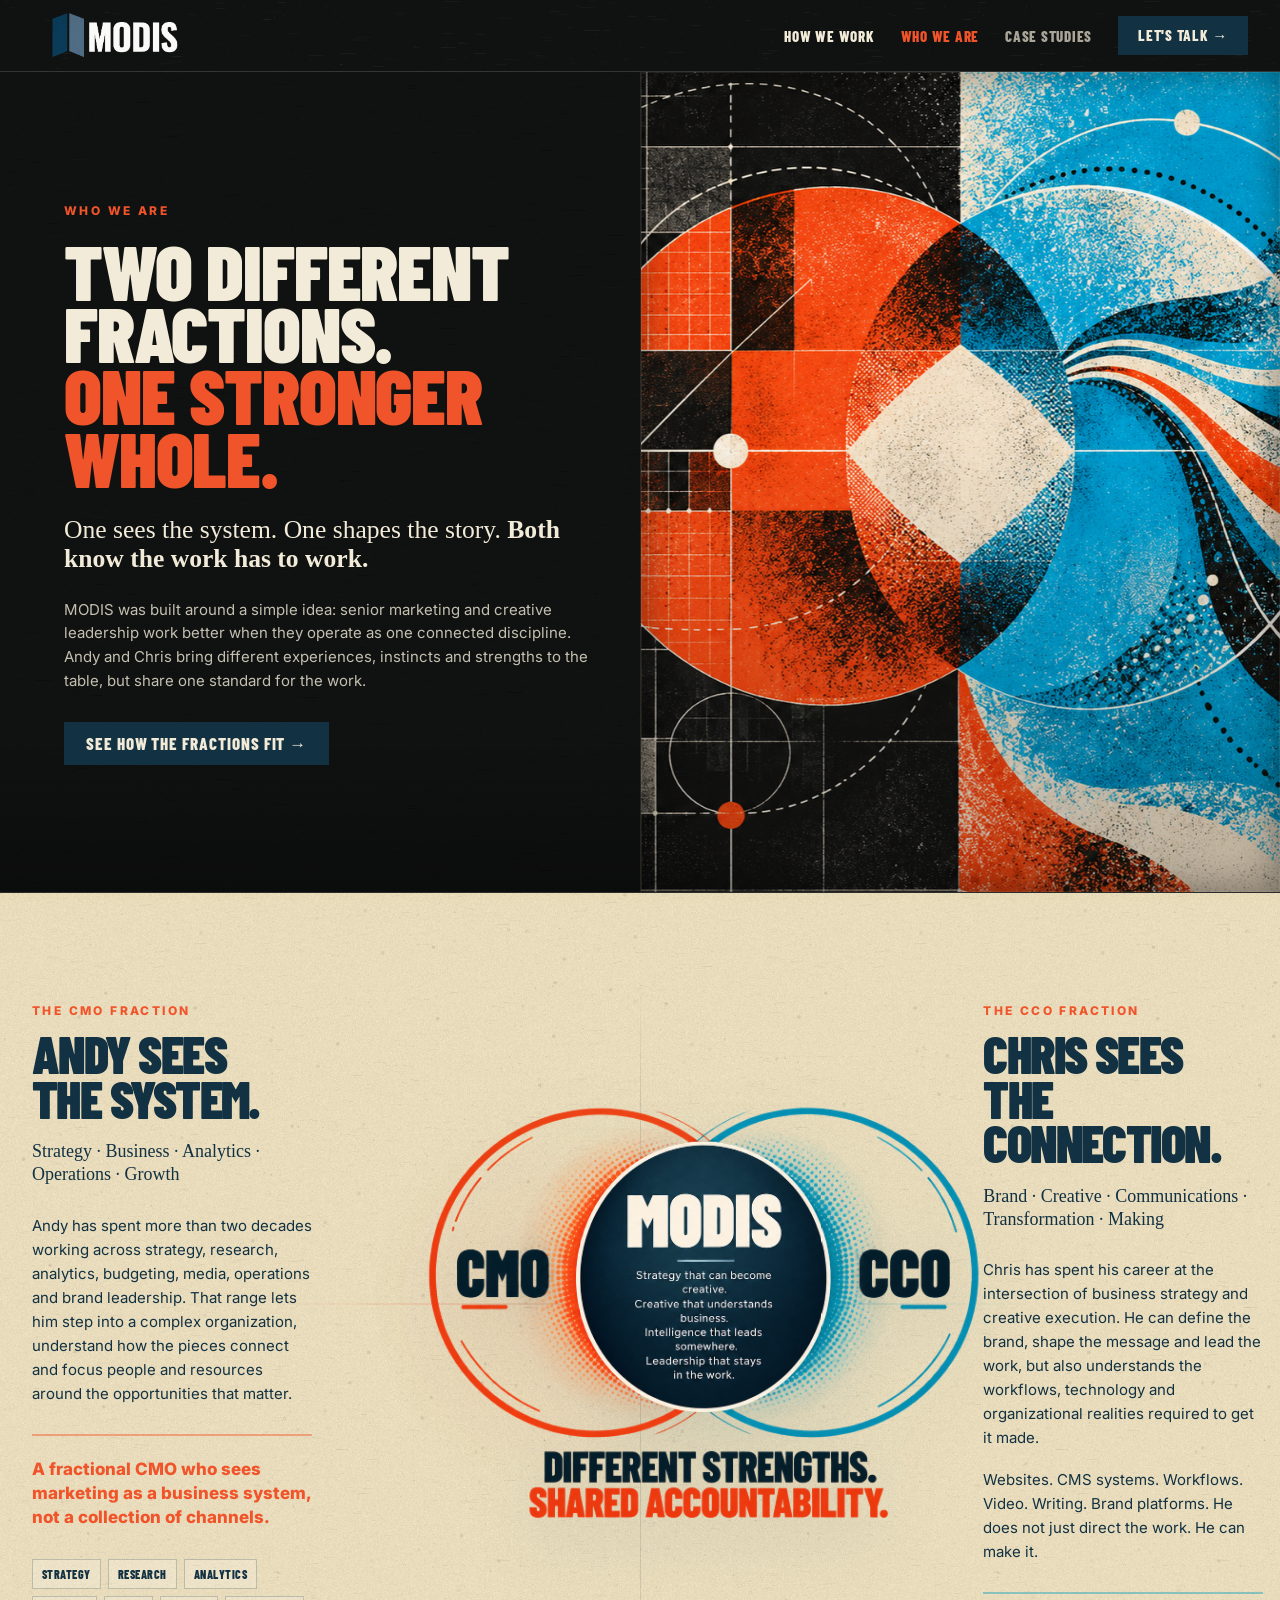
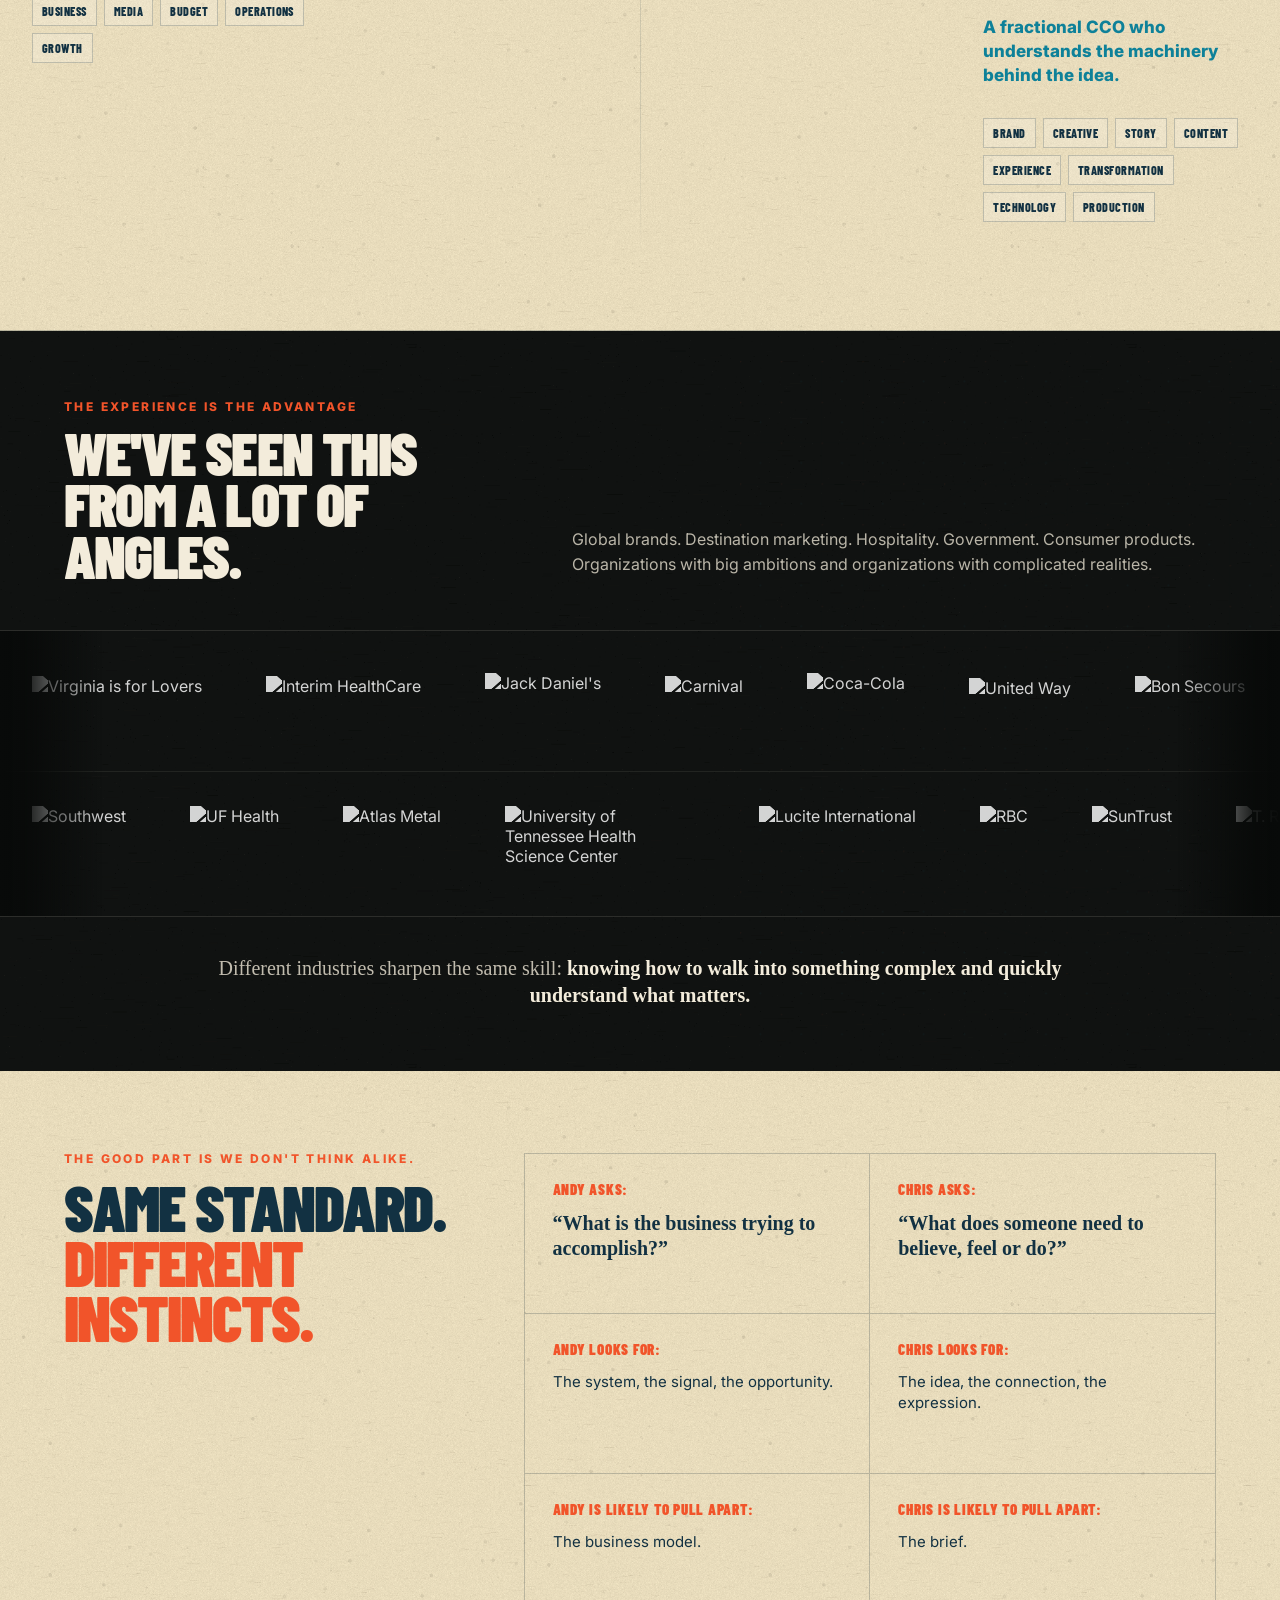
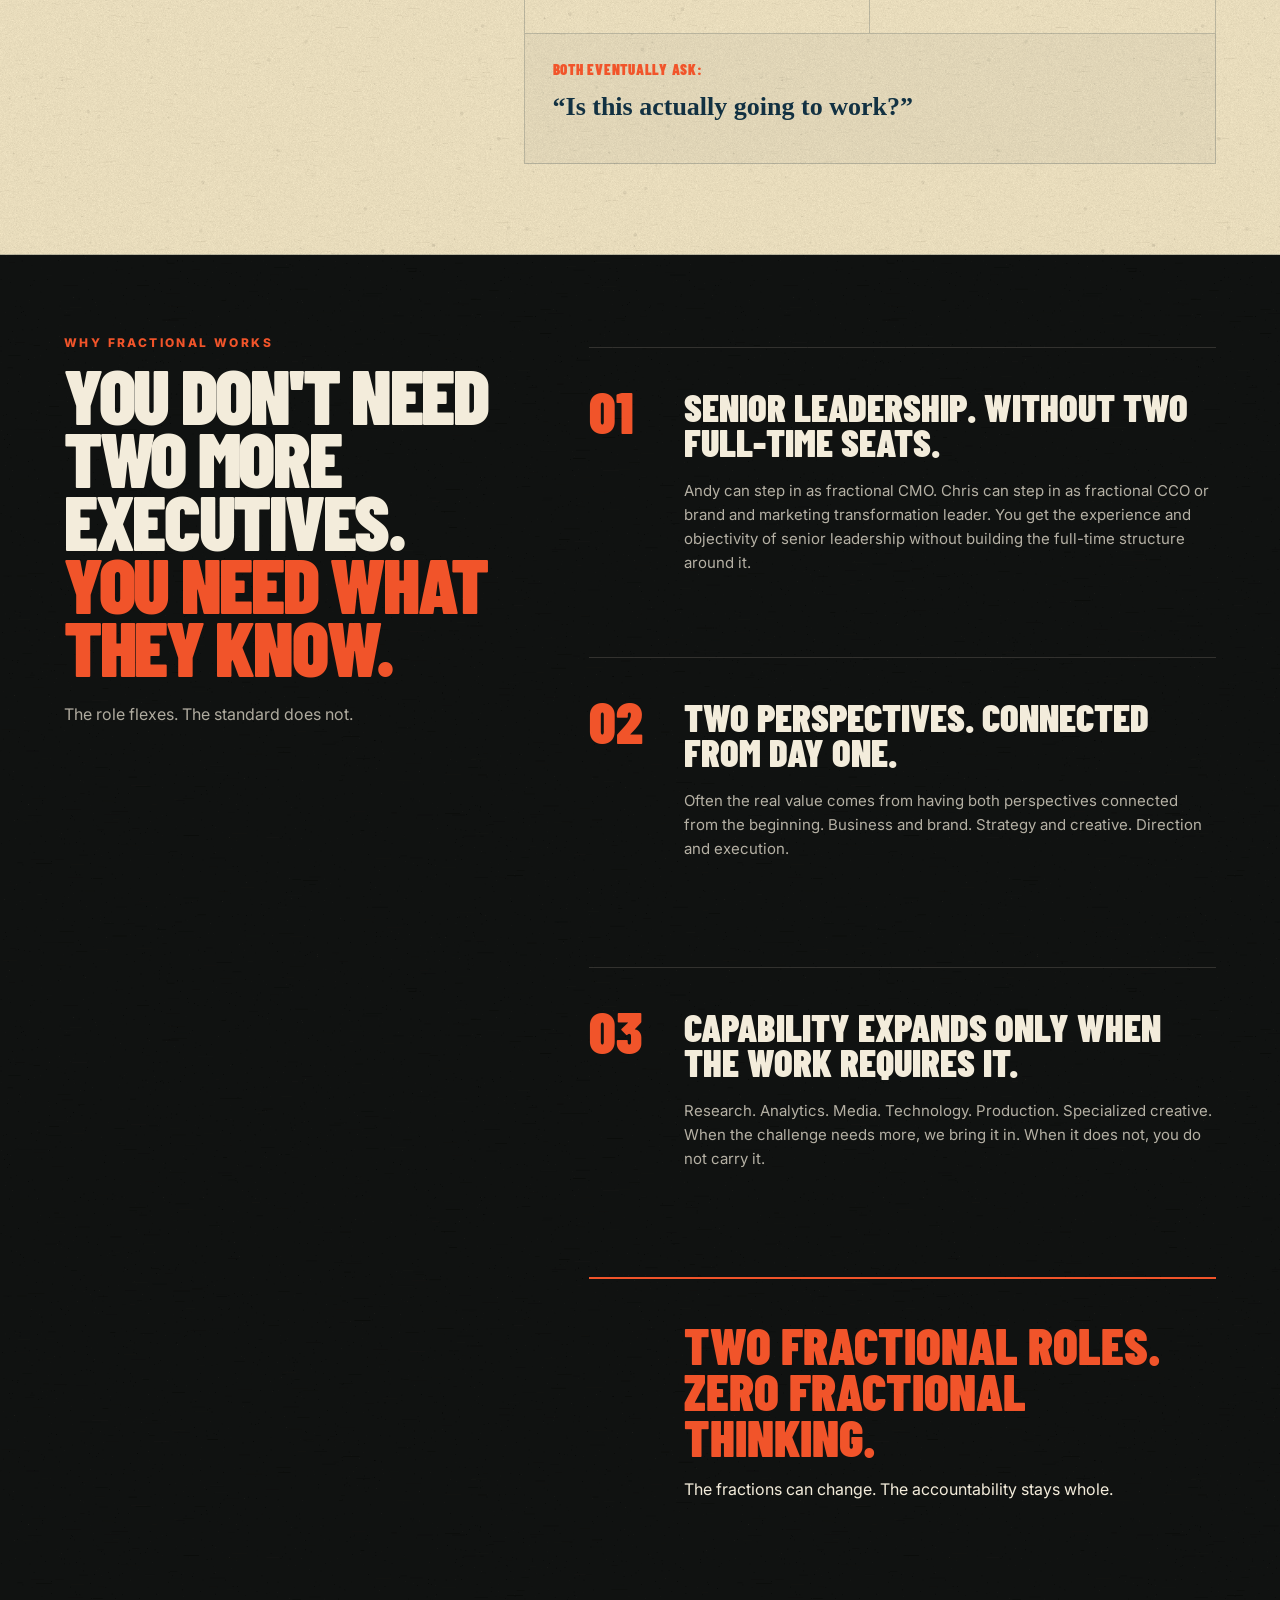
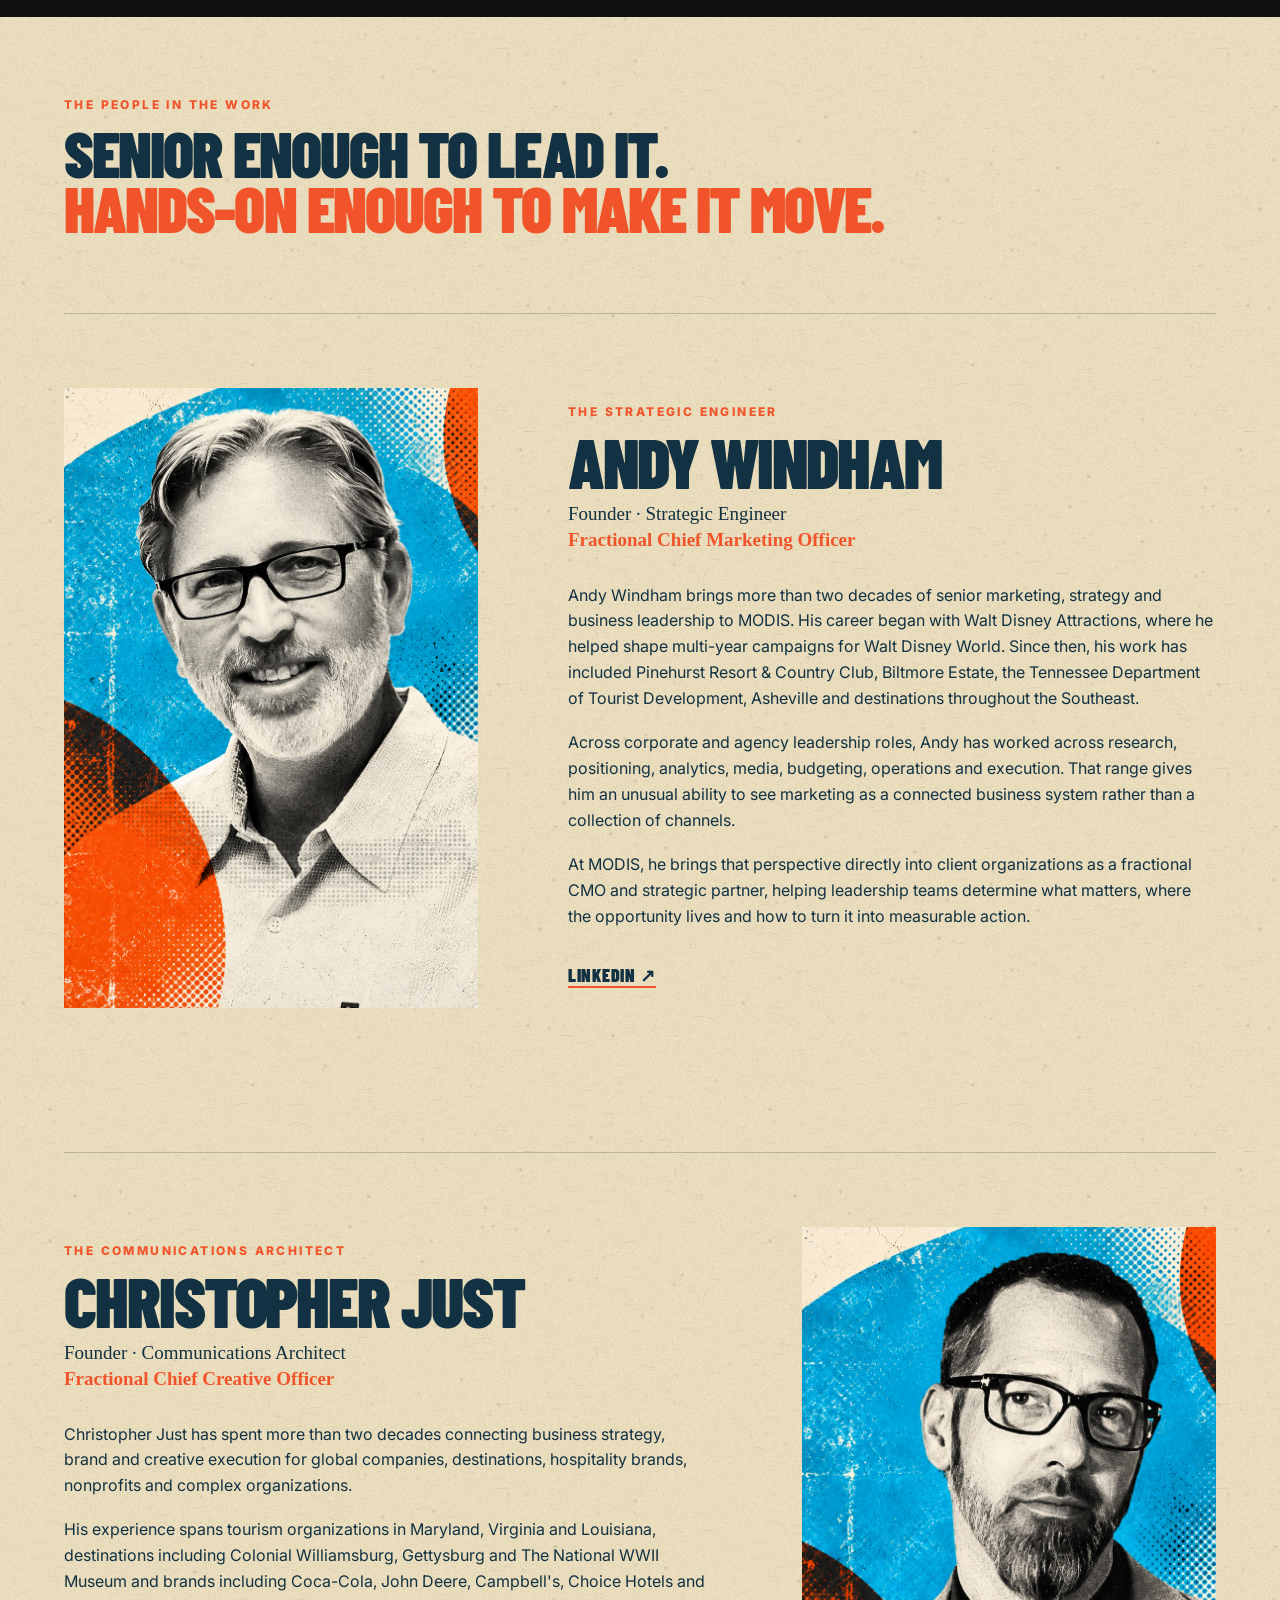
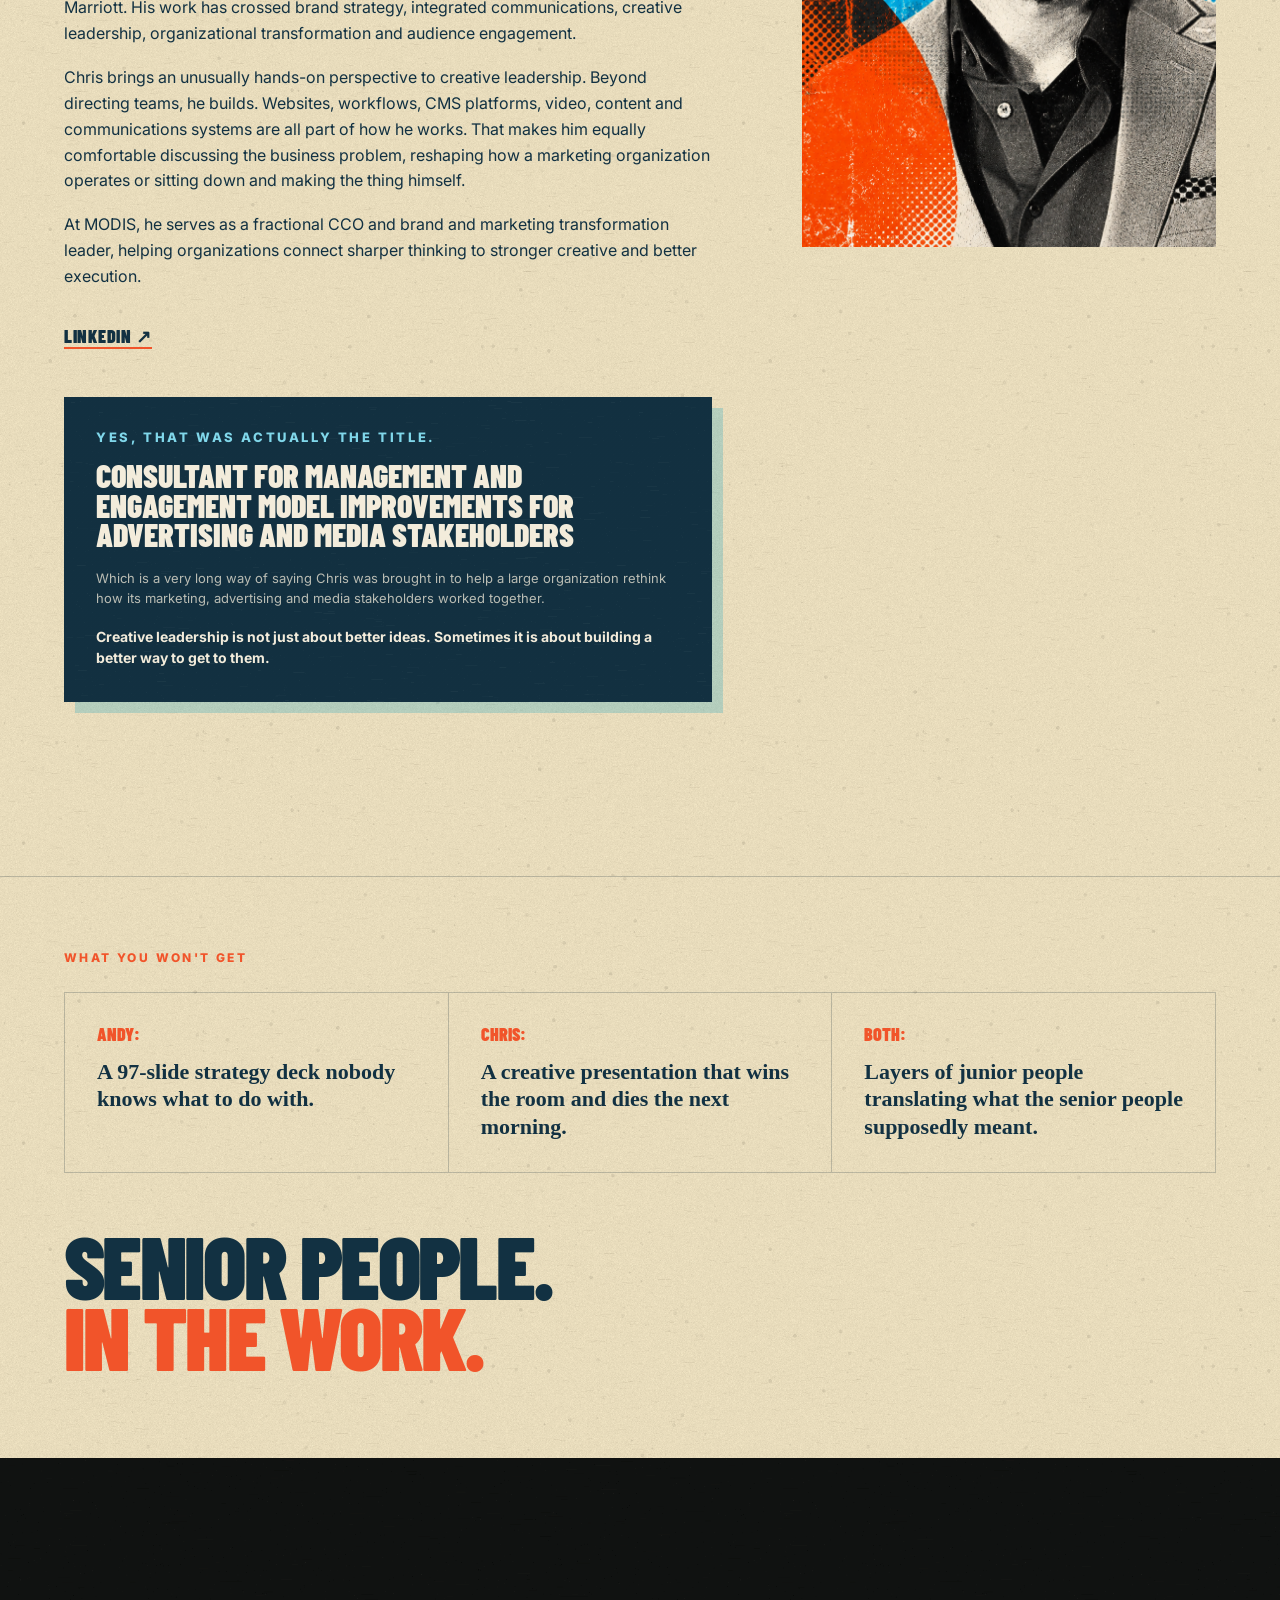
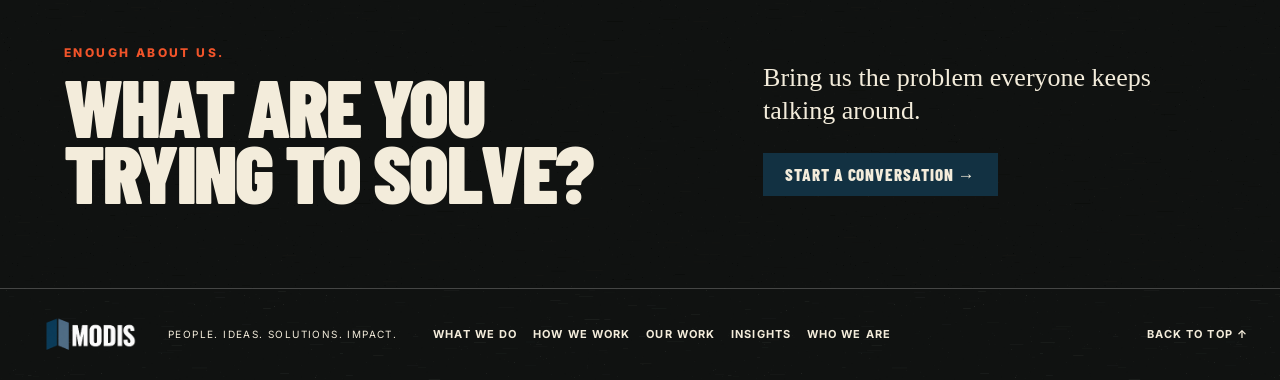
==== commit bdd7142a: "Style client logo marquee on Who We Are" ====
--- a/about-us.html
+++ b/about-us.html
@@ -249,49 +249,285 @@
 
 
       <div
-        class="about-client-rails"
+        class="about-logo-marquee"
         aria-label="Selected organizations from Andy and Chris's experience"
       >
 
-        <div class="about-client-track about-client-track-a">
-          <span>WALT DISNEY</span>
-          <span>COCA-COLA</span>
-          <span>MARRIOTT</span>
-          <span>CHOICE HOTELS</span>
-          <span>JOHN DEERE</span>
-          <span>CAMPBELL'S</span>
-          <span>BILTMORE</span>
-          <span>PINEHURST</span>
-
-          <span aria-hidden="true">WALT DISNEY</span>
-          <span aria-hidden="true">COCA-COLA</span>
-          <span aria-hidden="true">MARRIOTT</span>
-          <span aria-hidden="true">CHOICE HOTELS</span>
-          <span aria-hidden="true">JOHN DEERE</span>
-          <span aria-hidden="true">CAMPBELL'S</span>
-          <span aria-hidden="true">BILTMORE</span>
-          <span aria-hidden="true">PINEHURST</span>
-        </div>
-
-
-        <div class="about-client-track about-client-track-b">
-          <span>MARYLAND</span>
-          <span>VIRGINIA</span>
-          <span>LOUISIANA</span>
-          <span>COLONIAL WILLIAMSBURG</span>
-          <span>GETTYSBURG</span>
-          <span>THE NATIONAL WWII MUSEUM</span>
-          <span>SUNSEEKER RESORTS</span>
-          <span>TENNESSEE TOURISM</span>
-
-          <span aria-hidden="true">MARYLAND</span>
-          <span aria-hidden="true">VIRGINIA</span>
-          <span aria-hidden="true">LOUISIANA</span>
-          <span aria-hidden="true">COLONIAL WILLIAMSBURG</span>
-          <span aria-hidden="true">GETTYSBURG</span>
-          <span aria-hidden="true">THE NATIONAL WWII MUSEUM</span>
-          <span aria-hidden="true">SUNSEEKER RESORTS</span>
-          <span aria-hidden="true">TENNESSEE TOURISM</span>
+        <div class="about-logo-row">
+
+          <div class="about-logo-track about-logo-track-a">
+
+            <div class="about-logo-group">
+            <img
+              src="https://images.squarespace-cdn.com/content/v1/6884064d2dcb3e091d69179d/d72bc3b0-26e4-4e10-8095-65aae11e7446/virginia-is-for-lovers-logo-z44zjjvpthr5h95c.png"
+              alt="Virginia is for Lovers"
+              loading="lazy"
+            >
+
+            <img
+              src="https://images.squarespace-cdn.com/content/v1/6884064d2dcb3e091d69179d/c733e18a-51a3-43ca-a308-68994d207d1c/interim-logo.png"
+              alt="Interim HealthCare"
+              loading="lazy"
+            >
+
+            <img
+              src="https://images.squarespace-cdn.com/content/v1/6884064d2dcb3e091d69179d/1122ce7e-f45c-4060-9a60-bf5783a3c6cd/2015-JDD-Logo-BLK.png"
+              alt="Jack Daniel's"
+              loading="lazy"
+            >
+
+            <img
+              src="https://images.squarespace-cdn.com/content/v1/6884064d2dcb3e091d69179d/77c53bce-d565-4333-bde3-8ecb68ecfe94/Carnival_Cruise_Lines_Logo.png"
+              alt="Carnival"
+              loading="lazy"
+            >
+
+            <img
+              src="https://images.squarespace-cdn.com/content/v1/6884064d2dcb3e091d69179d/da89a224-2348-4daa-bc9f-25018031f96b/coca-cola-logo-3349.png"
+              alt="Coca-Cola"
+              loading="lazy"
+            >
+
+            <img
+              src="https://images.squarespace-cdn.com/content/v1/6884064d2dcb3e091d69179d/86588a59-76d7-4088-9909-04eff9b7e10e/United-Way-Emblem.png"
+              alt="United Way"
+              loading="lazy"
+            >
+
+            <img
+              src="https://images.squarespace-cdn.com/content/v1/6884064d2dcb3e091d69179d/83e3f1e3-632d-48aa-89a4-9f62d0bc54c0/BS_Logo_RGB002-1660044886616.webp"
+              alt="Bon Secours"
+              loading="lazy"
+            >
+
+            <img
+              src="https://images.squarespace-cdn.com/content/v1/6884064d2dcb3e091d69179d/97975f25-d4f5-46d8-af0b-71db8578e540/bayer_Customer-Reference_Logo%402x.c7776b2128671d6d67a451fa175e6368e092e656.png"
+              alt="Bayer"
+              loading="lazy"
+            >
+
+            <img
+              src="https://images.squarespace-cdn.com/content/v1/6884064d2dcb3e091d69179d/472878fa-2d2d-46f9-978f-b3f5f9262e7d/Novonesis_Logo_Wordmark_Static_Moss_RGB.png"
+              alt="Novonesis"
+              loading="lazy"
+            >
+
+            <img
+              src="https://images.squarespace-cdn.com/content/v1/6884064d2dcb3e091d69179d/2f253ef5-b2f9-420d-a938-0c43e177a8d2/pngimg.com%2B-%2Bwalt_disney_PNG28.png"
+              alt="Disney"
+              loading="lazy"
+            >
+
+            <img
+              src="https://images.squarespace-cdn.com/content/v1/6884064d2dcb3e091d69179d/d7dbf4db-8afe-4097-b338-b015e5d42183/QHS_Logo_d78519138d_8ffaf55bb7.webp"
+              alt="The Queen's Health Systems"
+              loading="lazy"
+            >
+            </div>
+
+            <div class="about-logo-group" aria-hidden="true">
+            <img
+              src="https://images.squarespace-cdn.com/content/v1/6884064d2dcb3e091d69179d/d72bc3b0-26e4-4e10-8095-65aae11e7446/virginia-is-for-lovers-logo-z44zjjvpthr5h95c.png"
+              alt="" aria-hidden="true"
+              loading="lazy"
+            >
+
+            <img
+              src="https://images.squarespace-cdn.com/content/v1/6884064d2dcb3e091d69179d/c733e18a-51a3-43ca-a308-68994d207d1c/interim-logo.png"
+              alt="" aria-hidden="true"
+              loading="lazy"
+            >
+
+            <img
+              src="https://images.squarespace-cdn.com/content/v1/6884064d2dcb3e091d69179d/1122ce7e-f45c-4060-9a60-bf5783a3c6cd/2015-JDD-Logo-BLK.png"
+              alt="" aria-hidden="true"
+              loading="lazy"
+            >
+
+            <img
+              src="https://images.squarespace-cdn.com/content/v1/6884064d2dcb3e091d69179d/77c53bce-d565-4333-bde3-8ecb68ecfe94/Carnival_Cruise_Lines_Logo.png"
+              alt="" aria-hidden="true"
+              loading="lazy"
+            >
+
+            <img
+              src="https://images.squarespace-cdn.com/content/v1/6884064d2dcb3e091d69179d/da89a224-2348-4daa-bc9f-25018031f96b/coca-cola-logo-3349.png"
+              alt="" aria-hidden="true"
+              loading="lazy"
+            >
+
+            <img
+              src="https://images.squarespace-cdn.com/content/v1/6884064d2dcb3e091d69179d/86588a59-76d7-4088-9909-04eff9b7e10e/United-Way-Emblem.png"
+              alt="" aria-hidden="true"
+              loading="lazy"
+            >
+
+            <img
+              src="https://images.squarespace-cdn.com/content/v1/6884064d2dcb3e091d69179d/83e3f1e3-632d-48aa-89a4-9f62d0bc54c0/BS_Logo_RGB002-1660044886616.webp"
+              alt="" aria-hidden="true"
+              loading="lazy"
+            >
+
+            <img
+              src="https://images.squarespace-cdn.com/content/v1/6884064d2dcb3e091d69179d/97975f25-d4f5-46d8-af0b-71db8578e540/bayer_Customer-Reference_Logo%402x.c7776b2128671d6d67a451fa175e6368e092e656.png"
+              alt="" aria-hidden="true"
+              loading="lazy"
+            >
+
+            <img
+              src="https://images.squarespace-cdn.com/content/v1/6884064d2dcb3e091d69179d/472878fa-2d2d-46f9-978f-b3f5f9262e7d/Novonesis_Logo_Wordmark_Static_Moss_RGB.png"
+              alt="" aria-hidden="true"
+              loading="lazy"
+            >
+
+            <img
+              src="https://images.squarespace-cdn.com/content/v1/6884064d2dcb3e091d69179d/2f253ef5-b2f9-420d-a938-0c43e177a8d2/pngimg.com%2B-%2Bwalt_disney_PNG28.png"
+              alt="" aria-hidden="true"
+              loading="lazy"
+            >
+
+            <img
+              src="https://images.squarespace-cdn.com/content/v1/6884064d2dcb3e091d69179d/d7dbf4db-8afe-4097-b338-b015e5d42183/QHS_Logo_d78519138d_8ffaf55bb7.webp"
+              alt="" aria-hidden="true"
+              loading="lazy"
+            >
+            </div>
+
+          </div>
+
+        </div>
+
+
+        <div class="about-logo-row">
+
+          <div class="about-logo-track about-logo-track-b">
+
+            <div class="about-logo-group">
+            <img
+              src="https://images.squarespace-cdn.com/content/v1/6884064d2dcb3e091d69179d/703596e2-c959-4c3c-b5fd-1406537546c2/southwest-airlines-logo.png"
+              alt="Southwest"
+              loading="lazy"
+            >
+
+            <img
+              src="https://images.squarespace-cdn.com/content/v1/6884064d2dcb3e091d69179d/9618da7a-3725-4b22-a285-7ca963965fed/UF-Health-email-signature-logo.png"
+              alt="UF Health"
+              loading="lazy"
+            >
+
+            <img
+              src="https://images.squarespace-cdn.com/content/v1/6884064d2dcb3e091d69179d/d7fbc195-10ad-4a13-84a8-7d5f4fd9d03c/Atlas-Metal-HR.webp"
+              alt="Atlas Metal"
+              loading="lazy"
+            >
+
+            <img
+              src="https://images.squarespace-cdn.com/content/v1/6884064d2dcb3e091d69179d/23f662c8-45b1-4e82-ae1a-1679370e88f3/uthsc-primary-centered-logo-4c.png"
+              alt="University of Tennessee Health Science Center"
+              loading="lazy"
+            >
+
+            <img
+              src="https://images.squarespace-cdn.com/content/v1/6884064d2dcb3e091d69179d/c201c609-862e-4a03-9f72-0c2b216f0149/lucite-international-new-logo.png"
+              alt="Lucite International"
+              loading="lazy"
+            >
+
+            <img
+              src="https://images.squarespace-cdn.com/content/v1/6884064d2dcb3e091d69179d/321105f2-6e43-4bad-8769-ab3573b586b4/RBC-Logo.png"
+              alt="RBC"
+              loading="lazy"
+            >
+
+            <img
+              src="https://images.squarespace-cdn.com/content/v1/6884064d2dcb3e091d69179d/b8d76290-b660-4129-a3bd-dc62b3698af4/SunTrust_Banks_logo.svg.png"
+              alt="SunTrust"
+              loading="lazy"
+            >
+
+            <img
+              src="https://images.squarespace-cdn.com/content/v1/6884064d2dcb3e091d69179d/8c6a58c3-334d-48fd-9138-57645274eccd/trp_logo_fullcolorpositive_rgb.png"
+              alt="T. Rowe Price"
+              loading="lazy"
+            >
+
+            <img
+              src="https://images.squarespace-cdn.com/content/v1/6884064d2dcb3e091d69179d/0d92788b-7260-4e1e-81c1-96988b3bd42d/Uber-Logo.wine.png"
+              alt="Uber"
+              loading="lazy"
+            >
+
+            <img
+              src="https://images.squarespace-cdn.com/content/v1/6884064d2dcb3e091d69179d/361b62d0-69b0-4f1b-ae6c-982a886d37c0/orange-purple.png"
+              alt="Clemson University"
+              loading="lazy"
+            >
+            </div>
+
+            <div class="about-logo-group" aria-hidden="true">
+            <img
+              src="https://images.squarespace-cdn.com/content/v1/6884064d2dcb3e091d69179d/703596e2-c959-4c3c-b5fd-1406537546c2/southwest-airlines-logo.png"
+              alt="" aria-hidden="true"
+              loading="lazy"
+            >
+
+            <img
+              src="https://images.squarespace-cdn.com/content/v1/6884064d2dcb3e091d69179d/9618da7a-3725-4b22-a285-7ca963965fed/UF-Health-email-signature-logo.png"
+              alt="" aria-hidden="true"
+              loading="lazy"
+            >
+
+            <img
+              src="https://images.squarespace-cdn.com/content/v1/6884064d2dcb3e091d69179d/d7fbc195-10ad-4a13-84a8-7d5f4fd9d03c/Atlas-Metal-HR.webp"
+              alt="" aria-hidden="true"
+              loading="lazy"
+            >
+
+            <img
+              src="https://images.squarespace-cdn.com/content/v1/6884064d2dcb3e091d69179d/23f662c8-45b1-4e82-ae1a-1679370e88f3/uthsc-primary-centered-logo-4c.png"
+              alt="" aria-hidden="true"
+              loading="lazy"
+            >
+
+            <img
+              src="https://images.squarespace-cdn.com/content/v1/6884064d2dcb3e091d69179d/c201c609-862e-4a03-9f72-0c2b216f0149/lucite-international-new-logo.png"
+              alt="" aria-hidden="true"
+              loading="lazy"
+            >
+
+            <img
+              src="https://images.squarespace-cdn.com/content/v1/6884064d2dcb3e091d69179d/321105f2-6e43-4bad-8769-ab3573b586b4/RBC-Logo.png"
+              alt="" aria-hidden="true"
+              loading="lazy"
+            >
+
+            <img
+              src="https://images.squarespace-cdn.com/content/v1/6884064d2dcb3e091d69179d/b8d76290-b660-4129-a3bd-dc62b3698af4/SunTrust_Banks_logo.svg.png"
+              alt="" aria-hidden="true"
+              loading="lazy"
+            >
+
+            <img
+              src="https://images.squarespace-cdn.com/content/v1/6884064d2dcb3e091d69179d/8c6a58c3-334d-48fd-9138-57645274eccd/trp_logo_fullcolorpositive_rgb.png"
+              alt="" aria-hidden="true"
+              loading="lazy"
+            >
+
+            <img
+              src="https://images.squarespace-cdn.com/content/v1/6884064d2dcb3e091d69179d/0d92788b-7260-4e1e-81c1-96988b3bd42d/Uber-Logo.wine.png"
+              alt="" aria-hidden="true"
+              loading="lazy"
+            >
+
+            <img
+              src="https://images.squarespace-cdn.com/content/v1/6884064d2dcb3e091d69179d/361b62d0-69b0-4f1b-ae6c-982a886d37c0/orange-purple.png"
+              alt="" aria-hidden="true"
+              loading="lazy"
+            >
+            </div>
+
+          </div>
+
         </div>
 
       </div>
--- a/styles.css
+++ b/styles.css
@@ -4751,4 +4751,1042 @@
       scale(1) !important;
   }
 
-}+}
+/* =========================================================
+   HOW WE WORK — MODIS MODEL IMAGE
+   ========================================================= */
+
+.hww-diagram-image-card {
+  position: relative;
+  display: flex;
+  align-items: center;
+  justify-content: center;
+
+  width: 100%;
+  min-height: 620px;
+
+  padding: 28px;
+
+  overflow: hidden;
+
+  background: transparent;
+  border: 0;
+  box-shadow: none;
+}
+
+
+/* subtle print-field behind the transparent art */
+
+.hww-diagram-image-card::before {
+  content: "";
+  position: absolute;
+  left: 50%;
+  top: 50%;
+
+  width: 92%;
+  aspect-ratio: 1;
+
+  transform: translate(-50%, -50%);
+
+  border-radius: 50%;
+
+  background:
+    radial-gradient(
+      circle,
+      rgba(243,236,219,.07) 0,
+      rgba(243,236,219,.025) 48%,
+      transparent 72%
+    );
+
+  pointer-events: none;
+}
+
+
+/* actual MODIS wheel */
+
+.hww-model-diagram-image {
+  position: relative;
+
+  width: min(115%, 760px);
+  height: auto;
+  max-width: none;
+
+  display: block;
+
+  object-fit: contain;
+
+  will-change: transform;
+
+  filter:
+    drop-shadow(
+      0 18px 24px rgba(0,0,0,.20)
+    );
+}
+
+
+/* TABLET */
+
+@media (max-width: 1100px) {
+
+  .hww-diagram-image-card {
+    min-height: 540px;
+    padding: 20px;
+  }
+
+  .hww-model-diagram-image {
+    width: min(112%, 650px);
+  }
+
+}
+
+
+/* MOBILE */
+
+@media (max-width: 820px) {
+
+  .hww-diagram-image-card {
+    min-height: 0;
+    padding: 20px 0;
+  }
+
+  .hww-model-diagram-image {
+    width: min(108%, 620px);
+  }
+
+}
+
+
+@media (max-width: 520px) {
+
+  .hww-model-diagram-image {
+    width: 110%;
+    margin-left: -5%;
+  }
+
+}
+/* =========================================================
+   HOW WE WORK — MODIS MODEL POINTS
+   Restore full-width row beneath new diagram
+   ========================================================= */
+
+.hww-model-points {
+  position: relative;
+  z-index: 3;
+
+  display: grid;
+  grid-template-columns: repeat(3, minmax(0, 1fr));
+
+  width: 100%;
+  max-width: none;
+
+  margin: 70px 0 0;
+  padding: 0 5vw;
+
+  box-sizing: border-box;
+}
+
+
+/* individual columns */
+
+.hww-model-points article {
+  min-width: 0;
+  min-height: 220px;
+
+  padding:
+    34px
+    clamp(28px, 3vw, 56px)
+    38px;
+
+  border-top: 1px solid rgba(243,236,219,.18);
+  border-right: 1px solid rgba(241,84,42,.55);
+
+  box-sizing: border-box;
+}
+
+
+/* first column aligns with page margin */
+
+.hww-model-points article:first-child {
+  padding-left: 0;
+}
+
+
+/* final column */
+
+.hww-model-points article:last-child {
+  border-right: 0;
+  padding-right: 0;
+}
+
+
+/* headings */
+
+.hww-model-points h3 {
+  margin: 0 0 14px;
+
+  color: var(--paper);
+
+  font-family: "Barlow Condensed", sans-serif;
+  font-size: clamp(42px, 3.5vw, 62px);
+  font-weight: 900;
+  line-height: .82;
+
+  text-transform: uppercase;
+}
+
+
+/* body copy */
+
+.hww-model-points p {
+  max-width: 330px;
+  margin: 0;
+
+  color: rgba(243,236,219,.82);
+
+  font-size: 16px;
+  line-height: 1.52;
+}
+
+
+/* =========================================================
+   TABLET
+   ========================================================= */
+
+@media (max-width: 1100px) {
+
+  .hww-model-points {
+    margin-top: 52px;
+    padding-left: 34px;
+    padding-right: 34px;
+  }
+
+  .hww-model-points article {
+    padding:
+      30px
+      28px
+      34px;
+  }
+
+  .hww-model-points article:first-child {
+    padding-left: 0;
+  }
+
+  .hww-model-points article:last-child {
+    padding-right: 0;
+  }
+
+  .hww-model-points h3 {
+    font-size: 44px;
+  }
+
+}
+
+
+/* =========================================================
+   MOBILE
+   ========================================================= */
+
+@media (max-width: 820px) {
+
+  .hww-model-points {
+    grid-template-columns: 1fr;
+
+    margin-top: 36px;
+
+    padding:
+      0
+      24px;
+  }
+
+  .hww-model-points article,
+  .hww-model-points article:first-child,
+  .hww-model-points article:last-child {
+    min-height: 0;
+
+    padding:
+      27px
+      0
+      30px;
+
+    border-right: 0;
+    border-top: 1px solid rgba(243,236,219,.18);
+  }
+
+  .hww-model-points h3 {
+    font-size: 46px;
+  }
+
+  .hww-model-points p {
+    max-width: 520px;
+  }
+
+}
+/* =========================================================
+   HOMEPAGE FOUNDERS — COMPACT BIO FIX
+   ========================================================= */
+
+.founders {
+  position: relative;
+  width: 100%;
+  max-width: 100%;
+  overflow: hidden;
+}
+
+
+/* two equal founder columns */
+
+.founders-grid {
+  display: grid;
+  grid-template-columns: repeat(2, minmax(0, 1fr));
+
+  width: 100%;
+  max-width: 100%;
+
+  margin: 0;
+  padding: 0 2.5vw;
+
+  box-sizing: border-box;
+}
+
+
+/* individual card */
+
+.founder-card {
+  position: relative;
+
+  min-width: 0;
+  width: 100%;
+
+  overflow: hidden;
+
+  box-sizing: border-box;
+}
+
+
+/* keep vertical divider between founders */
+
+.founder-card + .founder-card {
+  border-left: 1px solid rgba(18,49,66,.18);
+}
+
+
+/* image container */
+
+.founder-image {
+  position: relative;
+
+  width: 100%;
+  height: clamp(300px, 29vw, 430px);
+
+  overflow: hidden;
+
+  background: #e7ddca;
+}
+
+
+/* IMPORTANT:
+   override old absolute / oversized portrait rules */
+
+.founder-image img {
+  position: static !important;
+
+  display: block;
+
+  width: 100% !important;
+  height: 100% !important;
+
+  max-width: 100% !important;
+
+  margin: 0 !important;
+
+  object-fit: cover;
+  object-position: center 24%;
+
+  transform: none !important;
+}
+
+
+/* copy */
+
+.founder-copy {
+  position: relative;
+
+  width: 100%;
+
+  padding:
+    10px
+    clamp(24px, 2.6vw, 48px)
+    36px;
+
+  box-sizing: border-box;
+}
+
+.founder-copy h3 {
+  margin: 0 0 8px;
+
+  color: var(--cta-blue);
+  font-size: clamp(42px, 4vw, 66px);
+  line-height: .88;
+}
+
+.founder-role {
+  margin: 0 0 8px;
+
+  color: #315d73;
+
+  font-family: "Barlow Condensed", sans-serif !important;
+  font-size: 19px;
+  font-weight: 900;
+  line-height: 1.15;
+  text-transform: uppercase;
+}
+
+.founder-copy > p:not(.founder-role) {
+  max-width: 690px;
+
+  margin: 0;
+
+  color: var(--cta-blue);
+
+  font-size: 16px;
+  line-height: 1.5;
+}
+
+
+/* CTA */
+
+.founders-cta {
+  width: calc(100% - 5vw);
+
+  margin: 0 auto;
+  padding: 20px 24px;
+
+  box-sizing: border-box;
+
+  background: var(--orange);
+}
+
+.founders-cta .btn {
+  margin: 0;
+}
+
+
+/* prevent any remaining old founder art
+   from creating horizontal page overflow */
+
+html,
+body {
+  max-width: 100%;
+  overflow-x: hidden;
+}
+
+
+/* =========================================================
+   TABLET / MOBILE
+   ========================================================= */
+
+@media (max-width: 820px) {
+
+  .founders-grid {
+    grid-template-columns: 1fr;
+    padding: 0 24px;
+  }
+
+  .founder-card + .founder-card {
+    border-left: 0;
+    border-top: 1px solid rgba(18,49,66,.18);
+  }
+
+  .founder-image {
+    height: 390px;
+  }
+
+  .founder-copy {
+    padding:
+      14px
+      0
+      38px;
+  }
+
+  .founders-cta {
+    width: calc(100% - 48px);
+  }
+
+}
+
+
+@media (max-width: 520px) {
+
+  .founder-image {
+    height: 320px;
+  }
+
+  .founder-copy h3 {
+    font-size: 46px;
+  }
+
+}
+/* =========================================================
+   MODIS MODEL — FINAL LAYOUT
+   ========================================================= */
+
+.hww-model {
+  position: relative;
+  width: 100%;
+  max-width: none;
+  overflow: hidden;
+
+  padding:
+    78px
+    5vw
+    0;
+
+  box-sizing: border-box;
+}
+
+
+/* TOP TWO-COLUMN AREA */
+
+.hww-model-inner {
+  position: relative;
+  z-index: 2;
+
+  display: grid;
+
+  grid-template-columns:
+    minmax(0, 1.04fr)
+    minmax(460px, .96fr);
+
+  gap: clamp(50px, 5vw, 92px);
+
+  width: 100%;
+  max-width: none;
+
+  align-items: center;
+}
+
+
+/* DIAGRAM */
+
+.hww-diagram-wrap {
+  position: relative;
+
+  width: 100%;
+  min-width: 0;
+
+  display: flex;
+  justify-content: center;
+  align-items: center;
+}
+
+.hww-diagram-image-card {
+  position: relative;
+
+  display: flex;
+  align-items: center;
+  justify-content: center;
+
+  width: 100%;
+  min-height: 620px;
+
+  padding: 20px;
+
+  overflow: visible;
+
+  background: transparent;
+  border: 0;
+  box-shadow: none;
+}
+
+.hww-model-diagram-image {
+  position: relative;
+
+  display: block;
+
+  width: min(118%, 780px);
+  height: auto;
+  max-width: none;
+
+  object-fit: contain;
+
+  will-change: transform;
+
+  filter:
+    drop-shadow(
+      0 18px 26px rgba(0,0,0,.22)
+    );
+}
+
+
+/* =========================================================
+   CORE / FRACTIONS / WHOLE — TRUE FULL WIDTH
+   ========================================================= */
+
+.hww-model-points {
+  position: relative;
+  z-index: 5;
+
+  display: grid !important;
+
+  grid-template-columns:
+    repeat(3, minmax(0, 1fr)) !important;
+
+  width: 100% !important;
+  max-width: none !important;
+
+  margin:
+    68px
+    0
+    0 !important;
+
+  padding: 0 !important;
+
+  box-sizing: border-box;
+
+  border-top:
+    1px solid
+    rgba(243,236,219,.18);
+}
+
+
+/* each third */
+
+.hww-model-points article,
+.hww-model-points article + article {
+  position: relative;
+
+  width: auto !important;
+  min-width: 0 !important;
+  max-width: none !important;
+
+  margin: 0 !important;
+
+  padding:
+    38px
+    clamp(34px, 4vw, 70px)
+    48px !important;
+
+  box-sizing: border-box;
+
+  border-right:
+    1px solid
+    rgba(241,84,42,.55);
+
+  border-bottom: 0 !important;
+}
+
+
+/* align outer edges with page content */
+
+.hww-model-points article:first-child {
+  padding-left: 0 !important;
+}
+
+.hww-model-points article:last-child {
+  padding-right: 0 !important;
+  border-right: 0;
+}
+
+
+/* typography */
+
+.hww-model-points h3 {
+  margin: 0 0 18px;
+
+  color: var(--paper);
+
+  font-family:
+    "Barlow Condensed",
+    sans-serif;
+
+  font-size:
+    clamp(
+      46px,
+      4vw,
+      68px
+    );
+
+  font-weight: 900;
+
+  line-height: .82;
+
+  text-transform: uppercase;
+}
+
+
+.hww-model-points p {
+  width: 100%;
+  max-width: 390px;
+
+  margin: 0;
+
+  color:
+    rgba(243,236,219,.82);
+
+  font-size: 16px;
+  line-height: 1.5;
+}
+
+
+/* =========================================================
+   TABLET
+   ========================================================= */
+
+@media (max-width: 1100px) {
+
+  .hww-model {
+    padding-left: 34px;
+    padding-right: 34px;
+  }
+
+  .hww-model-inner {
+    grid-template-columns:
+      minmax(0, 1fr)
+      minmax(390px, .9fr);
+
+    gap: 32px;
+  }
+
+  .hww-model-diagram-image {
+    width: min(114%, 660px);
+  }
+
+  .hww-model-points article,
+  .hww-model-points article + article {
+    padding:
+      32px
+      30px
+      40px !important;
+  }
+
+  .hww-model-points article:first-child {
+    padding-left: 0 !important;
+  }
+
+  .hww-model-points article:last-child {
+    padding-right: 0 !important;
+  }
+
+}
+
+
+/* =========================================================
+   MOBILE
+   ========================================================= */
+
+@media (max-width: 820px) {
+
+  .hww-model {
+    padding:
+      52px
+      24px
+      0;
+  }
+
+  .hww-model-inner {
+    grid-template-columns: 1fr;
+    gap: 34px;
+  }
+
+  .hww-diagram-image-card {
+    min-height: 0;
+    padding: 10px 0;
+  }
+
+  .hww-model-diagram-image {
+    width: min(110%, 620px);
+  }
+
+
+  .hww-model-points {
+    grid-template-columns: 1fr !important;
+
+    margin-top: 38px !important;
+  }
+
+  .hww-model-points article,
+  .hww-model-points article + article,
+  .hww-model-points article:first-child,
+  .hww-model-points article:last-child {
+    padding:
+      28px
+      0
+      32px !important;
+
+    border-right: 0;
+
+    border-bottom:
+      1px solid
+      rgba(241,84,42,.45) !important;
+  }
+
+  .hww-model-points article:last-child {
+    border-bottom: 0 !important;
+  }
+
+  .hww-model-points p {
+    max-width: 520px;
+  }
+
+}
+/* =========================================================
+   WHO WE ARE — REAL CLIENT LOGO MARQUEE
+   ========================================================= */
+
+.about-logo-marquee {
+  position: relative;
+  z-index: 3;
+
+  width: 100%;
+  overflow: hidden;
+
+  padding:
+    8px
+    0
+    18px;
+
+  border-top:
+    1px solid
+    rgba(243,236,219,.12);
+
+  border-bottom:
+    1px solid
+    rgba(243,236,219,.12);
+}
+
+
+/* soft fades at both ends */
+
+.about-logo-marquee::before,
+.about-logo-marquee::after {
+  content: "";
+
+  position: absolute;
+  top: 0;
+  bottom: 0;
+
+  z-index: 6;
+
+  width: min(8vw, 120px);
+
+  pointer-events: none;
+}
+
+.about-logo-marquee::before {
+  left: 0;
+
+  background:
+    linear-gradient(
+      90deg,
+      #080a09 0%,
+      rgba(8,10,9,.88) 28%,
+      transparent 100%
+    );
+}
+
+.about-logo-marquee::after {
+  right: 0;
+
+  background:
+    linear-gradient(
+      270deg,
+      #080a09 0%,
+      rgba(8,10,9,.88) 28%,
+      transparent 100%
+    );
+}
+
+
+/* each visible row */
+
+.about-logo-row {
+  width: 100%;
+  overflow: hidden;
+}
+
+.about-logo-row + .about-logo-row {
+  border-top:
+    1px solid
+    rgba(243,236,219,.08);
+}
+
+
+/* moving tracks */
+
+.about-logo-track {
+  display: flex;
+  align-items: center;
+
+  width: max-content;
+
+  will-change: transform;
+}
+
+.about-logo-track-a {
+  animation:
+    aboutLogoMarqueeLeft
+    54s
+    linear
+    infinite;
+}
+
+.about-logo-track-b {
+  animation:
+    aboutLogoMarqueeRight
+    62s
+    linear
+    infinite;
+}
+
+
+/* repeated groups create seamless motion */
+
+.about-logo-group {
+  display: flex;
+  flex: 0 0 auto;
+  align-items: center;
+
+  gap:
+    clamp(
+      54px,
+      5vw,
+      94px
+    );
+
+  padding:
+    34px
+    clamp(
+      27px,
+      2.5vw,
+      48px
+    );
+}
+
+
+/* logo treatment */
+
+.about-logo-group img {
+  display: block;
+  flex: 0 0 auto;
+
+  width: auto;
+  height: 58px;
+
+  max-width: 190px;
+
+  object-fit: contain;
+
+  filter:
+    grayscale(1)
+    brightness(0)
+    invert(1);
+
+  opacity: .82;
+
+  transition:
+    opacity .2s ease,
+    transform .2s ease;
+}
+
+.about-logo-group img:hover {
+  opacity: 1;
+
+  transform:
+    scale(1.045);
+}
+
+
+/* balance distinctive wordmarks */
+
+.about-logo-group img[alt="Disney"],
+.about-logo-group img[alt="Coca-Cola"],
+.about-logo-group img[alt="Jack Daniel's"] {
+  height: 64px;
+}
+
+.about-logo-group img[alt="United Way"],
+.about-logo-group img[alt="Bayer"],
+.about-logo-group img[alt="Clemson University"] {
+  height: 54px;
+}
+
+
+/* opposite-direction marquee */
+
+@keyframes aboutLogoMarqueeLeft {
+
+  from {
+    transform:
+      translateX(0);
+  }
+
+  to {
+    transform:
+      translateX(-50%);
+  }
+
+}
+
+@keyframes aboutLogoMarqueeRight {
+
+  from {
+    transform:
+      translateX(-50%);
+  }
+
+  to {
+    transform:
+      translateX(0);
+  }
+
+}
+
+
+/* =========================================================
+   TABLET / MOBILE
+   ========================================================= */
+
+@media (max-width: 820px) {
+
+  .about-logo-marquee {
+    padding-top: 4px;
+    padding-bottom: 10px;
+  }
+
+  .about-logo-group {
+    gap: 46px;
+
+    padding:
+      27px
+      24px;
+  }
+
+  .about-logo-group img {
+    max-width: 145px;
+    height: 46px;
+  }
+
+  .about-logo-group img[alt="Disney"],
+  .about-logo-group img[alt="Coca-Cola"],
+  .about-logo-group img[alt="Jack Daniel's"] {
+    height: 50px;
+  }
+
+}
+
+
+/* =========================================================
+   ACCESSIBILITY
+   ========================================================= */
+
+@media (prefers-reduced-motion: reduce) {
+
+  .about-logo-track-a,
+  .about-logo-track-b {
+    animation-play-state: paused;
+  }
+
+}
+
+
+
